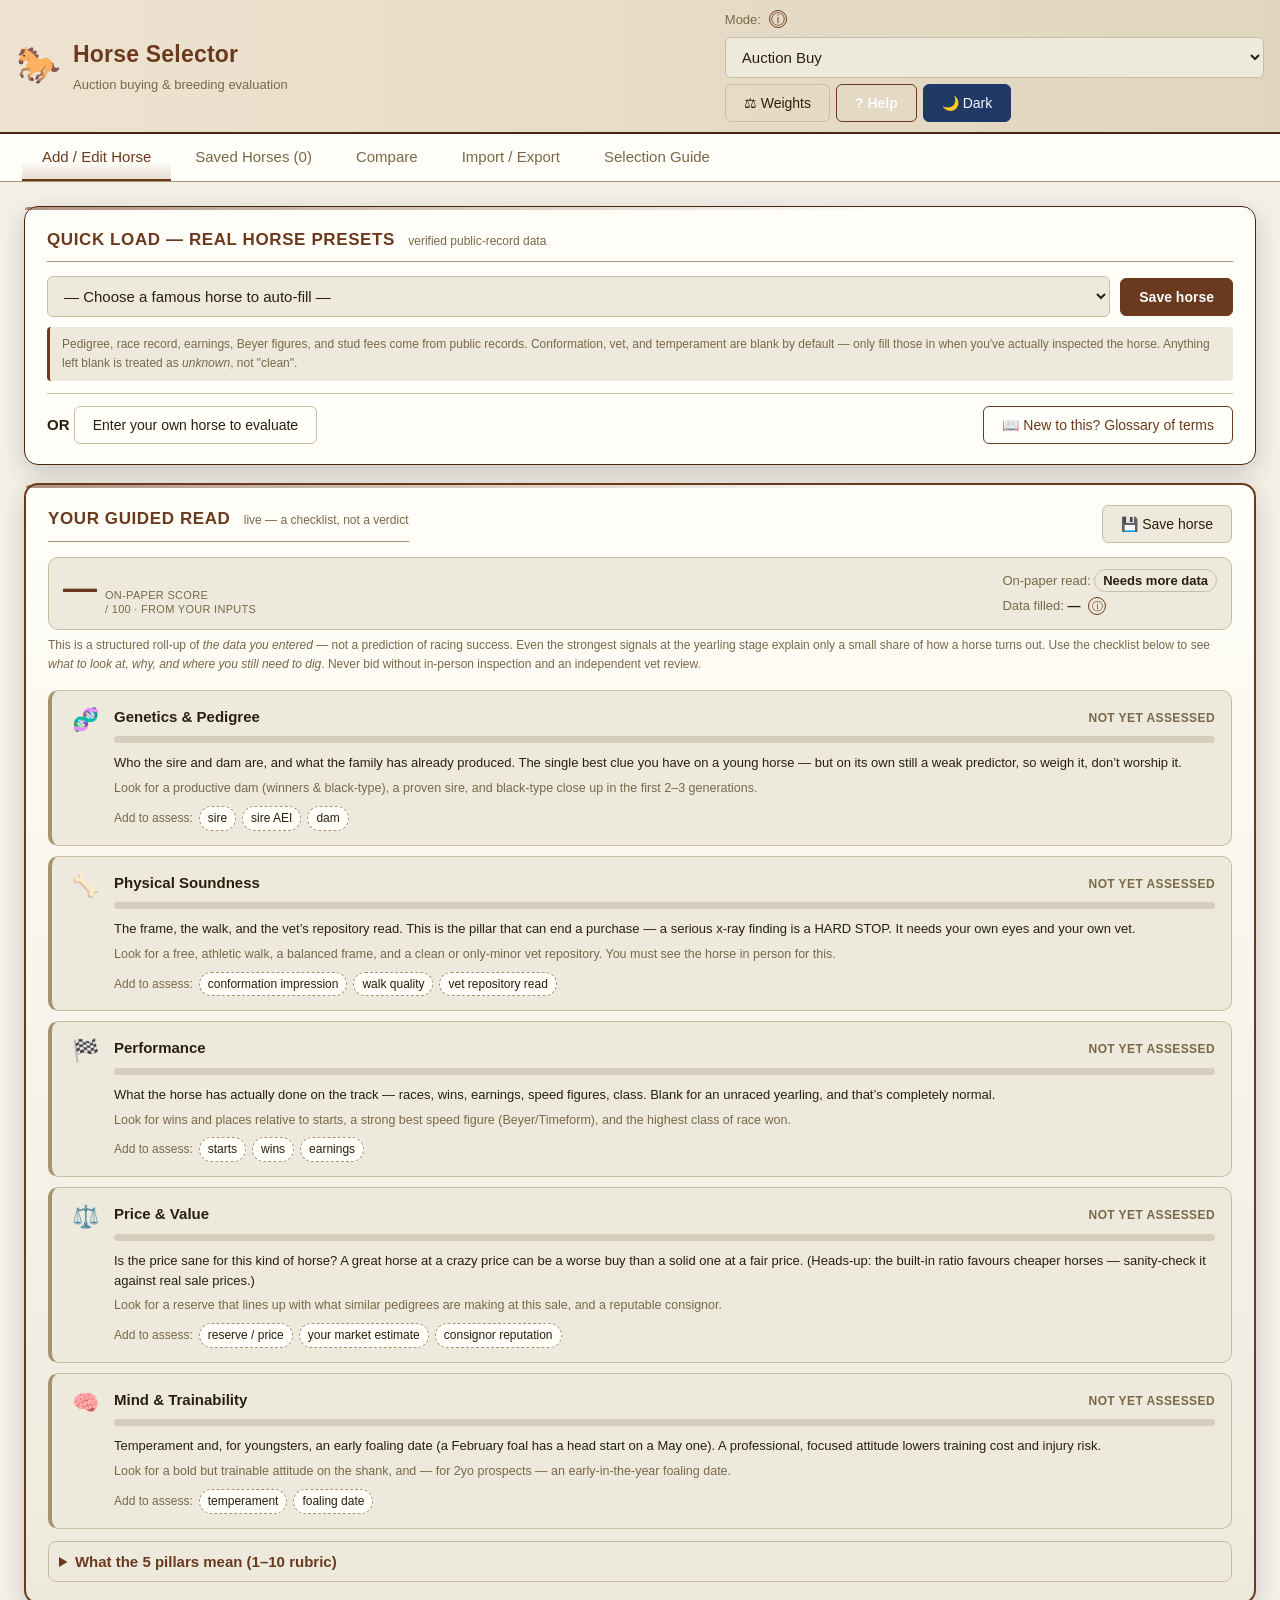
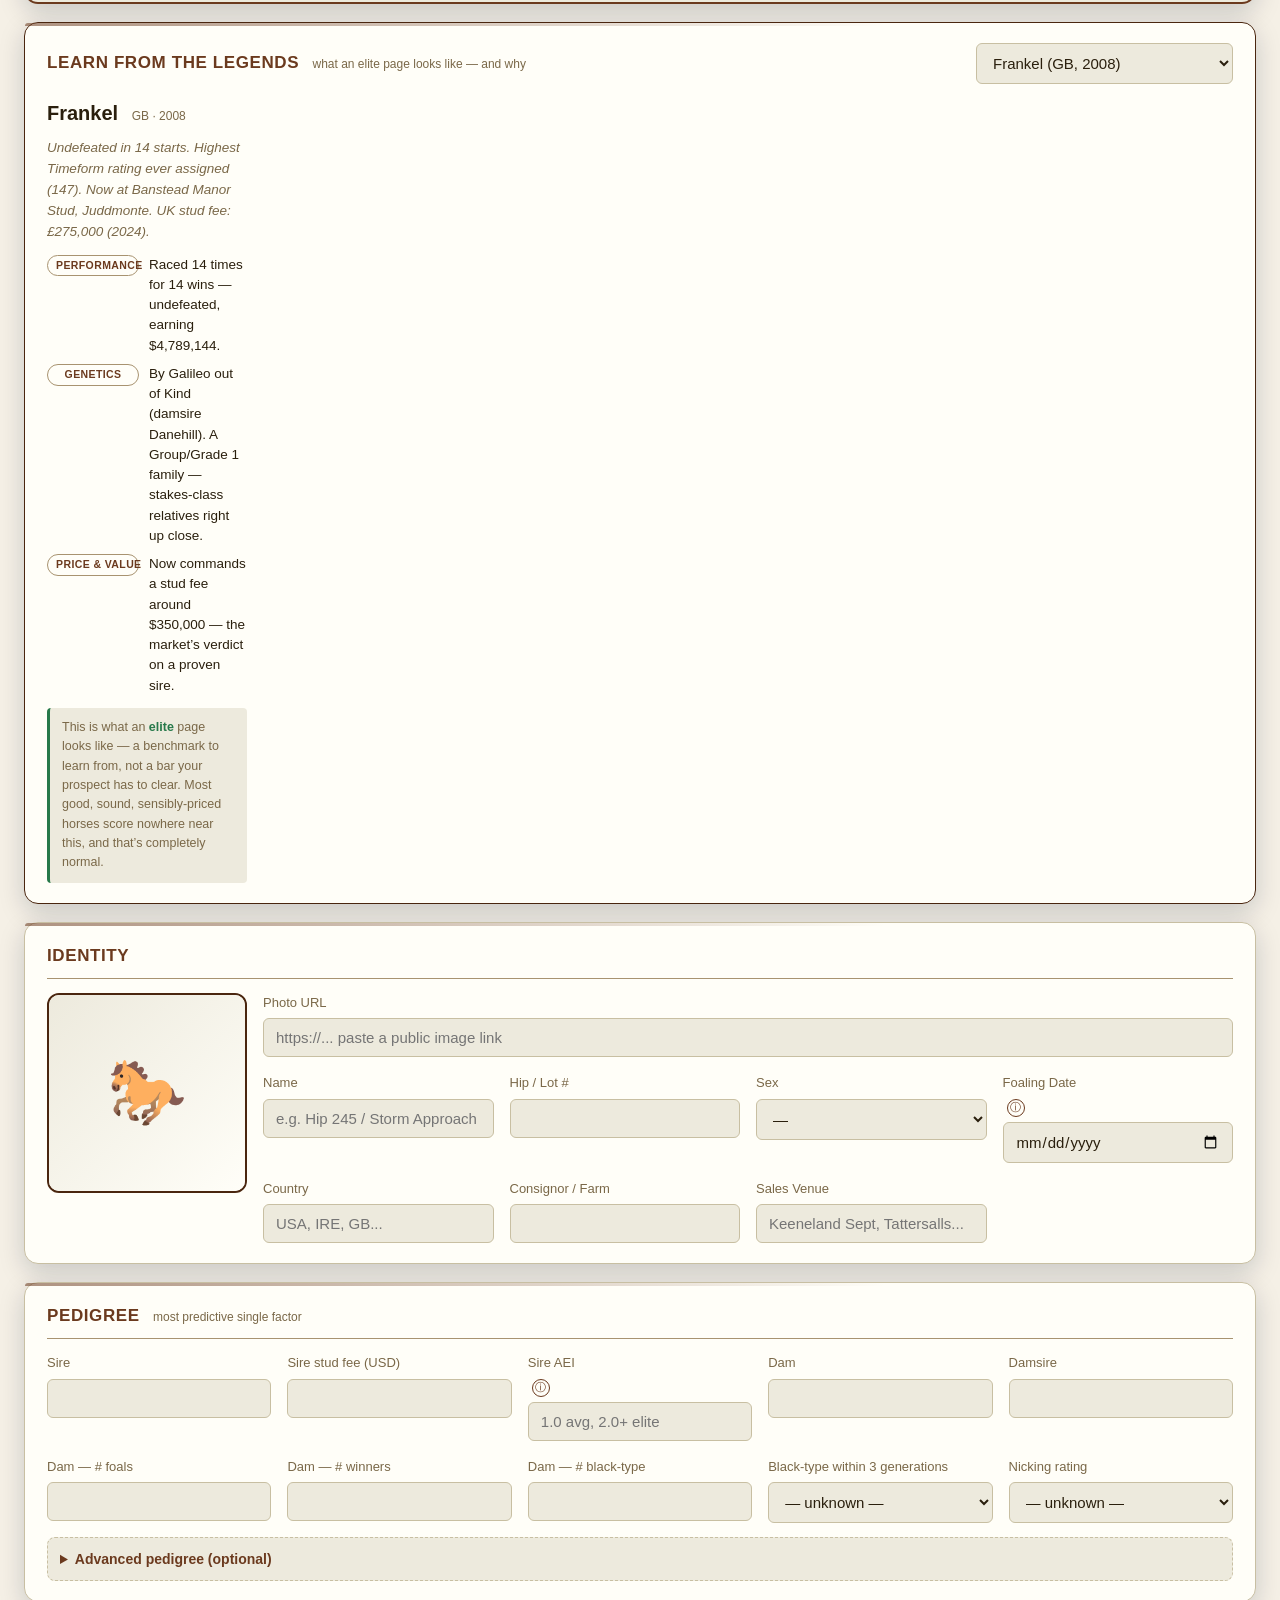
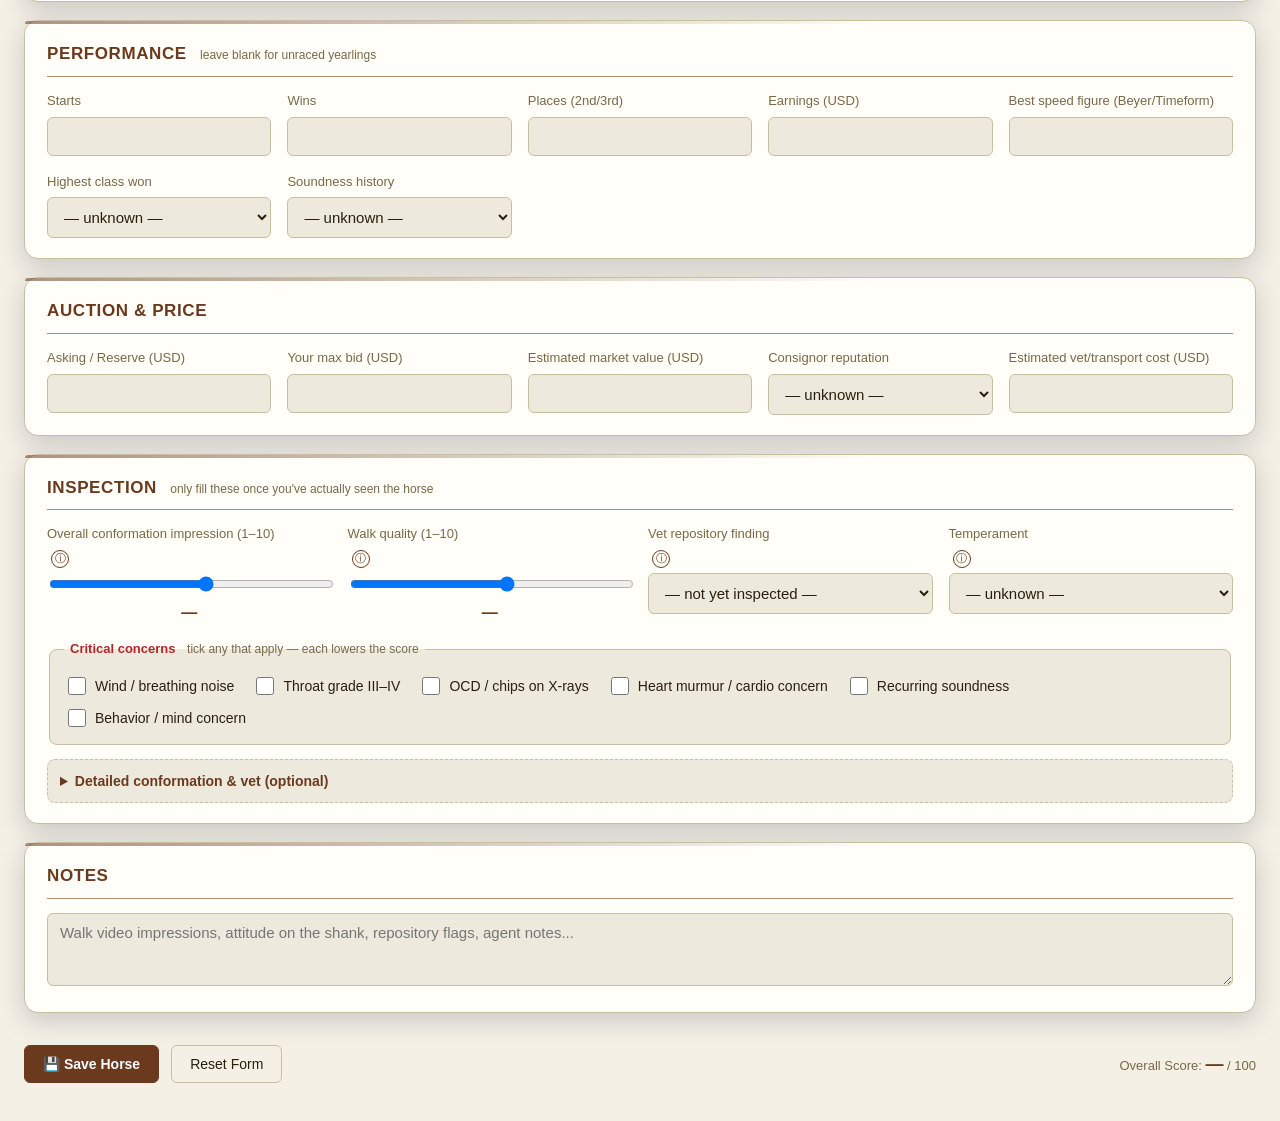
==== index.html @ 5492ce14 "Phase 1: Novice Education MVP — the pivot from oracle to notebook Reframes the app around the target" ====
<!doctype html>
<html lang="en">

<head>
  <meta charset="utf-8" />
  <meta name="viewport" content="width=device-width,initial-scale=1" />
  <title>Horse Selector — Auction & Breeding</title>
  <link rel="stylesheet" href="styles.css" />
</head>

<body>

  <header class="topbar">
    <div class="brand">
      <span class="logo">🐎</span>
      <div>
        <h1>Horse Selector</h1>
        <p class="tag">Auction buying &amp; breeding evaluation</p>
      </div>
    </div>
    <div class="mode-toggle">
      <label>Mode: <button type="button" class="info" id="btnModeInfo"
          style="margin-left: 4px; font-size: 14px; padding: 2px 6px;"
          data-info="Auction Buy: weights performance + value. Breeding Mare: weights her proven foals. Breeding Stallion: weights his progeny earnings.">ⓘ</button></label>
      <select id="mode">
        <option value="auction">Auction Buy</option>
        <option value="breeding-mare">Breeding — Mare</option>
        <option value="breeding-stallion">Breeding — Stallion</option>
      </select>
      <button id="btnWeights" class="btn ghost">⚖ Weights</button>
      <button id="btnAbout" class="btn ghost about-btn">? Help</button>
      <button id="btnTheme" class="btn ghost theme-btn">☀ Light</button>
    </div>
  </header>

  <!-- Update notification banner -->
  <div id="updateBanner" class="update-banner hidden">
    <span>🔄 A new version of Horse Selector is available.</span>
    <button id="btnReload" class="btn primary">Update Now</button>
    <button id="btnDismiss" class="btn ghost">Later</button>
  </div>

  <nav class="tabs">
    <button class="tab active" data-view="form">Add / Edit Horse</button>
    <button class="tab" data-view="list">Saved Horses (<span id="countSaved">0</span>)</button>
    <button class="tab" data-view="compare">Compare</button>
    <button class="tab" data-view="data">Import / Export</button>
    <button class="tab" data-view="guide">Selection Guide</button>
  </nav>

  <main>

    <!-- ============== FORM VIEW ============== -->
    <section id="view-form" class="view active">

      <div class="card preset-card">
        <h2>Quick Load — Real Horse Presets <span class="hint">verified public-record data</span></h2>
        <div class="preset-row">
          <select id="presetSelect">
            <option value="">— Choose a famous horse to auto-fill —</option>
          </select>
          <button type="button" class="btn primary" id="btnQuickSave">Save horse</button>
        </div>
        <p class="preset-note">
          Pedigree, race record, earnings, Beyer figures, and stud fees come from public records.
          Conformation, vet, and temperament are blank by default — only fill those in when you've
          actually inspected the horse. Anything left blank is treated as <em>unknown</em>, not "clean".
        </p>
        <div class="preset-actions">
          <span><strong>OR</strong> <button type="button" class="btn ghost" id="btnEnterOwnHorse">Enter your own horse
              to evaluate</button></span>
          <button type="button" class="btn ghost glossary-btn" id="btnGlossary">📖 New to this? Glossary of
            terms</button>
        </div>
      </div>

      <!-- Unsaved-draft restore banner -->
      <div id="draftBanner" class="draft-banner hidden">
        <span>💾 You have an unsaved horse from last time<span id="draftBannerName" class="draft-name"></span>.</span>
        <button type="button" class="btn primary" id="btnRestoreDraft">Restore it</button>
        <button type="button" class="btn ghost" id="btnDiscardDraft">Discard</button>
      </div>

      <form id="horseForm" autocomplete="off">

        <!-- HERO: guided read (a teaching checklist, not a verdict) -->
        <div class="card hero-card">
          <div class="hero-head">
            <h2 style="margin: 0;">Your guided read <span class="hint">live — a checklist, not a verdict</span></h2>
            <button type="button" class="btn" id="btnSaveFromHero">💾 Save horse</button>
          </div>

          <div class="read-strip">
            <div class="read-score">
              <span class="read-score-num" id="pillarScore">—</span>
              <span class="read-score-cap">on-paper score<br>/ 100 · from your inputs</span>
            </div>
            <div class="read-meta">
              <span class="read-line">On-paper read: <strong id="pillarDecision"
                  class="decision decision-wait">Needs more data</strong></span>
              <span class="read-line">Data filled: <strong id="pillarConfidence">—</strong> <button type="button"
                  class="info"
                  data-info="How many of the 9 categories you've entered data for — a measure of how complete YOUR inputs are, not a probability of racing success.">ⓘ</button></span>
            </div>
          </div>
          <p class="hint hero-hint">
            This is a structured roll-up of <em>the data you entered</em> — not a prediction of racing success.
            Even the strongest signals at the yearling stage explain only a small share of how a horse turns out.
            Use the checklist below to see <em>what to look at, why, and where you still need to dig</em>. Never bid
            without in-person inspection and an independent vet review.
          </p>

          <div id="pillarChecklist" class="pillar-checklist"></div>

          <details class="pillar-guide">
            <summary>What the 5 pillars mean (1–10 rubric)</summary>
            <div class="pillar-guide-grid">
              <div>
                <h4>1) Genetics &amp; Pedigree Fit</h4>
                <p><strong>9–10:</strong> elite sire/dam production, strong black-type family, proven nick</p>
                <p><strong>7–8:</strong> good sire stats and productive female line</p>
                <p><strong>5–6:</strong> average commercial pedigree, some positives</p>
                <p><strong>1–4:</strong> weak production record or poor pedigree match</p>
              </div>
              <div>
                <h4>2) Physical Soundness</h4>
                <p><strong>9–10:</strong> clean vet, balanced frame, no significant structural concerns</p>
                <p><strong>7–8:</strong> minor manageable findings only</p>
                <p><strong>5–6:</strong> mixed conformation or moderate vet risk</p>
                <p><strong>1–4:</strong> major red flags (wind/ortho/recurring soundness)</p>
              </div>
              <div>
                <h4>3) Performance Potential / Proof</h4>
                <p><strong>9–10:</strong> elite class/speed profile or proven top-level performer</p>
                <p><strong>7–8:</strong> strong figures, consistent results, clear upside</p>
                <p><strong>5–6:</strong> moderate profile, unclear ceiling</p>
                <p><strong>1–4:</strong> limited ability shown, weak indicators</p>
              </div>
              <div>
                <h4>4) Price-Value Edge</h4>
                <p><strong>9–10:</strong> clear under-market opportunity, high upside per dollar</p>
                <p><strong>7–8:</strong> fair price with some positive edge</p>
                <p><strong>5–6:</strong> market-correct pricing, no major edge</p>
                <p><strong>1–4:</strong> expensive for risk/quality profile</p>
              </div>
              <div>
                <h4>5) Mindset &amp; Trainability</h4>
                <p><strong>9–10:</strong> professional attitude, focused, highly trainable</p>
                <p><strong>7–8:</strong> mostly good behavior, manageable quirks</p>
                <p><strong>5–6:</strong> average attitude, inconsistent focus</p>
                <p><strong>1–4:</strong> difficult temperament, reliability concerns</p>
              </div>
            </div>
          </details>
        </div>

        <!-- LEARN FROM THE LEGENDS (education, not a leaderboard) -->
        <div class="card legends-card">
          <div class="legends-head">
            <h2 style="margin:0;">Learn from the legends <span class="hint">what an elite page looks like — and
                why</span></h2>
            <select id="legendSelect" aria-label="Choose a legendary horse to learn from"></select>
          </div>
          <div id="legendPanel"></div>
        </div>

        <!-- IDENTITY -->
        <div class="card">
          <h2>Identity</h2>
          <div class="identity-row">
            <div class="photo-preview-wrap">
              <img id="photoPreview" class="photo-preview" alt="" referrerpolicy="no-referrer" />
              <div id="photoPlaceholder" class="photo-preview-placeholder">🐎</div>
            </div>
            <div class="identity-fields grid">
              <label class="full">Photo URL <input name="photoUrl" type="url"
                  placeholder="https://... paste a public image link" /></label>
              <label>Name <input name="name" required placeholder="e.g. Hip 245 / Storm Approach" /></label>
              <label>Hip / Lot # <input name="hip" /></label>
              <label>Sex
                <select name="sex">
                  <option value="">—</option>
                  <option>Colt</option>
                  <option>Filly</option>
                  <option>Gelding</option>
                  <option>Stallion</option>
                  <option>Mare</option>
                </select>
              </label>
              <label>Foaling Date <button type="button" class="info"
                  data-info="For mares: critical window for breeding (older mares have fewer productive years). For stallions: year of birth affects commercial value.">ⓘ</button>
                <input type="date" name="foalDate" /></label>
              <label>Country <input name="country" placeholder="USA, IRE, GB..." /></label>
              <label>Consignor / Farm <input name="consignor" /></label>
              <label>Sales Venue <input name="venue" placeholder="Keeneland Sept, Tattersalls..." /></label>
            </div>
          </div>
        </div>

        <!-- PEDIGREE -->
        <div class="card">
          <h2>Pedigree <span class="hint">most predictive single factor</span></h2>
          <div class="grid">
            <label>Sire <input name="sire" /></label>
            <label>Sire stud fee (USD) <input type="number" name="sireFee" min="0" step="500" /></label>
            <label>Sire AEI <button type="button" class="info"
                data-info="Average Earnings Index — sire's progeny earnings vs avg. ~1.0 = average, 2.0+ = elite.">ⓘ</button>
              <input type="number" name="sireAEI" min="0" step="0.01" placeholder="1.0 avg, 2.0+ elite" /></label>
            <label>Dam <input name="dam" /></label>
            <label>Damsire <input name="damsire" /></label>
            <label>Dam — # foals <input type="number" name="damFoals" min="0" /></label>
            <label>Dam — # winners <input type="number" name="damWinners" min="0" /></label>
            <label>Dam — # black-type <input type="number" name="damBlackType" min="0" /></label>
            <label>Black-type within 3 generations
              <select name="blackType3">
                <option value="">— unknown —</option>
                <option value="0">None</option>
                <option value="1">Some (Listed/Group 3)</option>
                <option value="2">Multiple G2/G3</option>
                <option value="3">Group/Grade 1 family</option>
              </select>
            </label>
            <label>Nicking rating
              <select name="nick">
                <option value="">— unknown —</option>
                <option value="0">Poor (D, F)</option>
                <option value="1">Average (C)</option>
                <option value="2">Good (B+)</option>
                <option value="3">Excellent (A, A+)</option>
              </select>
            </label>
          </div>
          <details class="advanced-block">
            <summary>Advanced pedigree (optional)</summary>
            <div class="grid">
              <label>Sire CI (Comparable Index) <input type="number" name="sireCI" min="0" step="0.01" /></label>
              <label>Damsire AEI <input type="number" name="damsireAEI" min="0" step="0.01" /></label>
              <label>Dosage Index <button type="button" class="info"
                  data-info="Speed-vs-stamina balance from chef-de-race ancestors. ~2–4 favors speed, &lt;1 favors stamina/turf.">ⓘ</button>
                <input type="number" name="dosageIndex" min="0" step="0.1" /></label>
              <label>Inbreeding (Wright %) <input type="number" name="inbreeding" min="0" step="0.1"
                  placeholder="0–10%" /></label>
            </div>
          </details>
        </div>

        <!-- PERFORMANCE -->
        <div class="card">
          <h2>Performance <span class="hint">leave blank for unraced yearlings</span></h2>
          <div class="grid">
            <label>Starts <input type="number" name="pStarts" min="0" /></label>
            <label>Wins <input type="number" name="pWins" min="0" /></label>
            <label>Places (2nd/3rd) <input type="number" name="pPlaces" min="0" /></label>
            <label>Earnings (USD) <input type="number" name="pEarnings" min="0" step="1" /></label>
            <label>Best speed figure (Beyer/Timeform) <input type="number" name="pSpeed" min="0" /></label>
            <label>Highest class won
              <select name="pClass">
                <option value="">— unknown —</option>
                <option value="0">Maiden / unraced</option>
                <option value="1">Allowance / Handicap</option>
                <option value="2">Listed</option>
                <option value="3">Group/Grade 3</option>
                <option value="4">Group/Grade 2</option>
                <option value="5">Group/Grade 1</option>
              </select>
            </label>
            <label>Soundness history
              <select name="pSound">
                <option value="">— unknown —</option>
                <option value="2">No issues</option>
                <option value="1">Minor / recovered</option>
                <option value="0">Recurring</option>
              </select>
            </label>
          </div>
        </div>

        <!-- AUCTION & PRICE -->
        <div class="card">
          <h2>Auction &amp; Price</h2>
          <div class="grid">
            <label>Asking / Reserve (USD) <input type="number" name="aReserve" min="0" step="500" /></label>
            <label>Your max bid (USD) <input type="number" name="aMaxBid" min="0" step="500" /></label>
            <label>Estimated market value (USD) <input type="number" name="aMarketEst" min="0" step="500" /></label>
            <label>Consignor reputation
              <select name="aConsignor">
                <option value="">— unknown —</option>
                <option value="2">Top tier</option>
                <option value="1">Reputable</option>
                <option value="0">Unknown / new</option>
              </select>
            </label>
            <label>Estimated vet/transport cost (USD) <input type="number" name="aVetCost" min="0" step="100" /></label>
          </div>
        </div>

        <!-- INSPECTION (replaces 10 conformation sliders + 5 vet selects) -->
        <div class="card">
          <h2>Inspection <span class="hint">only fill these once you've actually seen the horse</span></h2>
          <div class="grid">
            <label>Overall conformation impression (1–10) <button type="button" class="info"
                data-info="1–10 scale: overall read of frame balance, substance, athleticism. 9–10 = elite mover. 5–6 = average. 1–4 = major structural concerns.">ⓘ</button>
              <input type="range" min="1" max="10" name="cImpression"
                oninput="this.nextElementSibling.textContent=this.value" /><output>—</output>
            </label>
            <label>Walk quality (1–10) <button type="button" class="info"
                data-info="A free, overstepping walk strongly correlates with athletic gallop.">ⓘ</button>
              <input type="range" min="1" max="10" name="cWalk"
                oninput="this.nextElementSibling.textContent=this.value" /><output>—</output>
            </label>
            <label>Vet repository finding <button type="button" class="info"
                data-info="Pre-purchase veterinary inspection result. 'Significant — HARD STOP' triggers automatic PASS recommendation.">ⓘ</button>
              <select name="vRepository">
                <option value="">— not yet inspected —</option>
                <option value="3">Clean</option>
                <option value="2">Minor (acceptable)</option>
                <option value="1">Moderate concern</option>
                <option value="0">Significant — HARD STOP</option>
              </select>
            </label>
            <label>Temperament <button type="button" class="info"
                data-info="Behavioral profile: Excellent = bold, focused, trainable. Difficult = hard to handle, unreliable.">ⓘ</button>
              <select name="temperament">
                <option value="">— unknown —</option>
                <option value="3">Excellent — bold, focused</option>
                <option value="2">Good</option>
                <option value="1">Average</option>
                <option value="0">Difficult</option>
              </select>
            </label>
          </div>

          <fieldset class="concerns">
            <legend>Critical concerns <span class="hint">tick any that apply — each lowers the score</span></legend>
            <label><input type="checkbox" name="flagWind" value="1"> Wind / breathing noise</label>
            <label><input type="checkbox" name="flagThroat" value="1"> Throat grade III–IV</label>
            <label><input type="checkbox" name="flagOCD" value="1"> OCD / chips on X-rays</label>
            <label><input type="checkbox" name="flagHeart" value="1"> Heart murmur / cardio concern</label>
            <label><input type="checkbox" name="flagSoundness" value="1"> Recurring soundness</label>
            <label><input type="checkbox" name="flagBehavior" value="1"> Behavior / mind concern</label>
          </fieldset>

          <details class="advanced-block">
            <summary>Detailed conformation &amp; vet (optional)</summary>
            <h4>Conformation traits (1–10)</h4>
            <div class="grid">
              <label>Balance / symmetry <input type="range" min="1" max="10" name="cBalance"
                  oninput="this.nextElementSibling.textContent=this.value" /><output>—</output></label>
              <label>Shoulder angle / length <input type="range" min="1" max="10" name="cShoulder"
                  oninput="this.nextElementSibling.textContent=this.value" /><output>—</output></label>
              <label>Hindquarter / hip power <input type="range" min="1" max="10" name="cHip"
                  oninput="this.nextElementSibling.textContent=this.value" /><output>—</output></label>
              <label>Cannon bone / substance <input type="range" min="1" max="10" name="cCannon"
                  oninput="this.nextElementSibling.textContent=this.value" /><output>—</output></label>
              <label>Knees (alignment) <input type="range" min="1" max="10" name="cKnees"
                  oninput="this.nextElementSibling.textContent=this.value" /><output>—</output></label>
              <label>Pasterns (~45–50°) <input type="range" min="1" max="10" name="cPasterns"
                  oninput="this.nextElementSibling.textContent=this.value" /><output>—</output></label>
              <label>Hooves <input type="range" min="1" max="10" name="cHooves"
                  oninput="this.nextElementSibling.textContent=this.value" /><output>—</output></label>
              <label>Neck length / set <input type="range" min="1" max="10" name="cNeck"
                  oninput="this.nextElementSibling.textContent=this.value" /><output>—</output></label>
              <label>Topline / back <input type="range" min="1" max="10" name="cTopline"
                  oninput="this.nextElementSibling.textContent=this.value" /><output>—</output></label>
            </div>
            <h4>Individual vet findings</h4>
            <div class="grid">
              <label>Repository X-rays <button type="button" class="info"
                  data-info="Pre-purchase imaging of joints. Clean = no arthritis/OCD visible. Minor findings = manageable. Significant = surgery risk.">ⓘ</button>
                <select name="vXrays">
                  <option value="">— unknown —</option>
                  <option value="3">Clean</option>
                  <option value="2">Minor findings</option>
                  <option value="1">Moderate concerns</option>
                  <option value="0">Significant issues</option>
                </select>
              </label>
              <label>Throat scope <button type="button" class="info"
                  data-info="Endoscopy for laryngeal function. Grade I = normal. Grade III–IV = recurrent laryngeal neuropathy (wind issue).">ⓘ</button>
                <select name="vScope">
                  <option value="">— unknown —</option>
                  <option value="3">Grade I</option>
                  <option value="2">Grade II</option>
                  <option value="1">Grade III</option>
                  <option value="0">Grade IV / surgery</option>
                </select>
              </label>
              <label>Heart / cardio <button type="button" class="info"
                  data-info="Echocardiography findings. Excellent = large, efficient heart. Normal = adequate. Both are sound.">ⓘ</button>
                <select name="vHeart">
                  <option value="">— unknown —</option>
                  <option value="2">Excellent</option>
                  <option value="1">Normal</option>
                  <option value="0">Murmur / concern</option>
                </select>
              </label>
              <label>Wind / breathing
                <select name="vWind">
                  <option value="">— unknown —</option>
                  <option value="2">Clear</option>
                  <option value="1">Minor noise</option>
                  <option value="0">Roarer / treated</option>
                </select>
              </label>
              <label>Eyes / vision
                <select name="vEyes">
                  <option value="">— unknown —</option>
                  <option value="1">Normal</option>
                  <option value="0">Defect</option>
                </select>
              </label>
            </div>
            <h4>Physical metrics</h4>
            <div class="grid">
              <label>Height (hands) <input type="number" name="height" step="0.1" placeholder="15.2 – 16.3" /></label>
              <label>Weight (lb) <input type="number" name="weight" step="1" /></label>
              <label>Heart girth (in) <input type="number" name="girth" step="0.1" /></label>
              <label>Cannon circumference (in) <input type="number" name="cannonIn" step="0.1" /></label>
            </div>
          </details>
        </div>

        <!-- BREEDING — only visible in matching mode -->
        <div class="card mare-only">
          <h2>Breeding — Mare</h2>
          <div class="grid">
            <label>Mare age <input type="number" name="bMareAge" min="0" /></label>
            <label>Foals produced <input type="number" name="bFoalsProduced" min="0" /></label>
            <label>Winners produced <input type="number" name="bWinnersProduced" min="0" /></label>
            <label>Black-type produced <input type="number" name="bBTProduced" min="0" /></label>
            <label>Fertility status
              <select name="bFertility">
                <option value="">— unknown —</option>
                <option value="2">Excellent</option>
                <option value="1">Average</option>
                <option value="0">Issues</option>
              </select>
            </label>
          </div>
        </div>

        <div class="card stallion-only">
          <h2>Breeding — Stallion</h2>
          <div class="grid">
            <label>Stud fee (USD) <input type="number" name="bStudFee" min="0" step="500" /></label>
            <label>Book size <input type="number" name="bBookSize" min="0" /></label>
            <label>% Winners from runners <input type="number" name="bPctWinners" min="0" max="100" step="1" /></label>
            <label>% Stakes winners from runners <input type="number" name="bPctSW" min="0" max="100"
                step="0.1" /></label>
            <label>Proven status
              <select name="bProven">
                <option value="">— unknown —</option>
                <option value="2">Proven sire of stakes winners</option>
                <option value="1">First/second crop, promising</option>
                <option value="0">Unproven</option>
              </select>
            </label>
            <label>Cross / nick with target mare(s)
              <select name="bCross">
                <option value="">— unknown —</option>
                <option value="3">A+ nick</option>
                <option value="2">A / B</option>
                <option value="1">C</option>
                <option value="0">Poor</option>
              </select>
            </label>
          </div>
        </div>

        <!-- NOTES -->
        <div class="card">
          <h2>Notes</h2>
          <label class="full">
            <textarea name="notes" rows="3"
              placeholder="Walk video impressions, attitude on the shank, repository flags, agent notes..."></textarea>
          </label>
        </div>

        <div class="form-actions">
          <button type="submit" class="btn primary">💾 Save Horse</button>
          <button type="button" id="btnReset" class="btn ghost">Reset Form</button>
          <span class="live-score">Overall Score: <strong id="liveScore">—</strong> / 100</span>
        </div>
        <input type="hidden" name="id" />
      </form>
    </section>

    <!-- ============== LIST VIEW ============== -->
    <section id="view-list" class="view">
      <div class="toolbar">
        <input id="search" placeholder="Search by name, sire, dam..." />
        <select id="sortBy">
          <option value="score">Sort: Overall Score</option>
          <option value="value">Sort: Value Score (score / price)</option>
          <option value="name">Sort: Name</option>
          <option value="price">Sort: Price (low → high)</option>
          <option value="date">Sort: Date Added</option>
        </select>
      </div>
      <div id="horseList" class="horse-list"></div>
    </section>

    <!-- ============== COMPARE VIEW ============== -->
    <section id="view-compare" class="view">
      <p class="hint">Select 2–4 horses to compare side-by-side.</p>
      <div id="compareSelect" class="compare-select"></div>
      <div id="compareTable"></div>
    </section>

    <!-- ============== DATA VIEW ============== -->
    <section id="view-data" class="view">
      <div class="card">
        <h2>Export</h2>
        <p>Download all saved horses as CSV (spreadsheet-ready) or JSON (full backup).</p>
        <button class="btn" id="btnExportCSV">⬇ Export CSV</button>
        <button class="btn" id="btnExportJSON">⬇ Export JSON</button>
      </div>
      <div class="card">
        <h2>Import</h2>
        <p>Load a previously exported JSON backup. <strong>Replaces current data.</strong></p>
        <input type="file" id="importFile" accept=".json" />
      </div>
      <div class="card danger">
        <h2>Danger Zone</h2>
        <button class="btn danger" id="btnClear">🗑 Clear All Data</button>
      </div>
    </section>

    <!-- ============== GUIDE VIEW ============== -->
    <section id="view-guide" class="view">
      <article class="card guide">
        <h2>Selection Guide — What the factors mean</h2>

        <h3>Pedigree (≈ 30% of score)</h3>
        <ul>
          <li><strong>Sire AEI / CI</strong> — Average Earnings Index measures a sire's progeny earnings against the
            average (1.0). Elite sires consistently exceed 2.0. CI compares against the mares he's covered.</li>
          <li><strong>Dam quality</strong> — A productive dam (multiple winners, black-type) is statistically the
            strongest single predictor in many studies. Look at the second dam too.</li>
          <li><strong>Black-type within 3 generations</strong> — Italicized/bolded names in the catalogue. The closer
            up, the better.</li>
          <li><strong>Nicking</strong> — Statistical compatibility of sire line × broodmare sire line. A+ nicks have
            produced disproportionate stakes winners.</li>
          <li><strong>Dosage Index</strong> — Speed-vs-stamina balance derived from chef-de-race ancestors. ~2–4 favors
            speed, &lt;1 favors stamina/turf.</li>
          <li><strong>Inbreeding</strong> — Light inbreeding to superior ancestors (3×4, 4×4) can concentrate quality;
            heavy inbreeding (&gt;6%) raises risk.</li>
        </ul>

        <h3>Conformation (≈ 20%)</h3>
        <ul>
          <li><strong>Balance</strong> — Shoulder length ≈ hip length; horse should look "in three equal parts."</li>
          <li><strong>Shoulder</strong> — A long, sloping shoulder (~45°) gives stride length and absorbs concussion.
          </li>
          <li><strong>Hindquarter</strong> — The engine. Look for muscle, length from hip to hock, and a well-let-down
            hock.</li>
          <li><strong>Cannon bone</strong> — Short, dense, and substantial. ≥8" circumference for a yearling colt is a
            common benchmark.</li>
          <li><strong>Pasterns</strong> — 45–50°. Too upright = concussion injuries; too sloped = soft-tissue strain.
          </li>
          <li><strong>Knees</strong> — Should be flat from the side, not "back at the knee" (predisposes to chips) or
            "over at the knee."</li>
          <li><strong>Walk</strong> — A free, overstepping walk strongly correlates with athletic gallop.</li>
        </ul>

        <h3>Veterinary (≈ 15%)</h3>
        <ul>
          <li><strong>Repository X-rays</strong> at major sales — review with a vet. OCD lesions in stifles/hocks are
            red flags.</li>
          <li><strong>Throat scope</strong> — Laryngeal Grade I–II is standard; Grade III/IV signals roaring risk.</li>
          <li><strong>Heart, wind, eyes</strong> — basic soundness checks.</li>
        </ul>

        <h3>Performance (raced horses)</h3>
        <ul>
          <li>Earnings, speed figures (Beyer/Timeform), highest class won, and soundness history.</li>
          <li>For unraced yearlings/weanlings this section is skipped automatically.</li>
        </ul>

        <h3>Auction / Value</h3>
        <ul>
          <li>The "Value Score" on the list view = Overall Score ÷ price (in $10k units) — a rough quality-per-dollar
            ratio. It surfaces cheaper horses whose score outpaces their reserve, but note it structurally favors the
            lowest-priced horse and is <em>not</em> anchored to comparable sale prices (see "How to read the score
            honestly" below).</li>
        </ul>

        <h3>Breeding</h3>
        <ul>
          <li><strong>Mare</strong>: produce record &gt; her own race record. An older mare with multiple winners is
            more valuable than a young one with no foals.</li>
          <li><strong>Stallion</strong>: % stakes winners from runners is the cleanest quality metric; book size and
            stud fee indicate market belief.</li>
          <li><strong>Cross / nick</strong>: switch the mode toggle to a breeding mode and the cross/nick fields will be
            weighted heavily.</li>
        </ul>

        <h3>Five Pillars Workflow (Recommended)</h3>
        <ul>
          <li><strong>Score each pillar 1–10</strong> using the rubric in the Five Pillars card.</li>
          <li><strong>The score rolls up the data YOU entered.</strong> Blank categories are excluded, not counted as
            zero — so a sparse record can still show a high number off very little information.</li>
          <li><strong>Interpret the on-paper read as a lean, not a verdict</strong>: it flags where a page looks strong,
            average, or weak so you know what to dig into with your agent and vet — it is not a bid instruction.</li>
          <li><strong>Watch "Data filled"</strong>: it tells you how many of the 9 categories you've populated. It is a
            completeness gauge for your own inputs, <em>not</em> a probability that the horse will run well.</li>
        </ul>

        <h3>How to read the score honestly</h3>
        <ul>
          <li><strong>No score predicts a racehorse.</strong> In published work, even the single best signal available at
            the yearling stage — the sale price itself, which already bakes in every agent's and vet's opinion —
            correlates with later race ratings at only about r≈0.36 (explaining ~13% of the variation). Racing ability
            is also only weakly heritable. A hand-built score cannot beat that ceiling, so treat any number here as a
            way to <em>organize</em> your read, never as a forecast.</li>
          <li><strong>The "Value Score" is a rough quality-per-dollar ratio, not true value.</strong> Because it divides
            the score by price, the cheaper of two similar horses always ranks higher — it does not compare price to
            what a horse like this <em>should</em> cost. Use it to surface cheap horses worth a second look, not as a
            statement that a horse is underpriced.</li>
          <li><strong>Presets are a learning benchmark.</strong> Secretariat, Frankel and Winx score high because their
            elite race records are entered for them. Seeing your prospect near an all-time great means your <em>inputs</em>
            resemble theirs on the fields provided — it is a teaching reference, not a claim your horse is in their class.</li>
        </ul>

        <p class="disclaimer">This tool is a decision aid — a structured notebook for organizing your own judgement —
          not a predictive model and not a substitute for a qualified bloodstock agent and veterinarian. Always
          inspect and vet in person before bidding.</p>
      </article>
    </section>

  </main>

  <!-- WEIGHTS MODAL -->
  <div id="weightsModal" class="modal hidden">
    <div class="modal-body">
      <h2>Scoring Weights — <span id="weightsModeLabel"></span></h2>
      <p class="hint">Adjust how much each category contributes to the overall score. Values auto-normalize.</p>
      <div id="weightsSliders"></div>
      <div class="form-actions">
        <button class="btn primary" id="btnSaveWeights">Save</button>
        <button class="btn ghost" id="btnResetWeights">Reset to defaults</button>
        <button class="btn ghost" id="btnCloseWeights">Cancel</button>
      </div>
    </div>
  </div>

  <!-- Click-popover for ⓘ buttons -->
  <div id="infoPopover" class="info-popover hidden"></div>

  <!-- ABOUT / README MODAL -->
  <div id="aboutModal" class="modal hidden">
    <div class="modal-body about-modal-body">
      <div class="about-header">
        <span class="logo">🐎</span>
        <div>
          <h2>Horse Selector</h2>
          <p class="about-sub">Auction Buying &amp; Breeding Evaluation Tool</p>
        </div>
        <button class="btn ghost about-close" id="btnCloseAbout">✕ Close</button>
      </div>

      <div class="about-content">

        <p>A standalone, browser-based decision tool for evaluating racehorses at auction or for
          breeding selection. No installation, no account, no server — data saved locally in your browser.</p>

        <div class="about-modes">
          <div class="about-mode-card">
            <div class="about-mode-icon">🏷️</div>
            <strong>Auction Buy</strong>
            <p>Score a yearling, weanling, or racing prospect before bidding</p>
          </div>
          <div class="about-mode-card">
            <div class="about-mode-icon">🐴</div>
            <strong>Breeding — Mare</strong>
            <p>Evaluate produce record, fertility, and pedigree for pairing</p>
          </div>
          <div class="about-mode-card">
            <div class="about-mode-icon">⭐</div>
            <strong>Breeding — Stallion</strong>
            <p>Compare by fee, progeny stats, and nick with your mares</p>
          </div>
        </div>

        <h3>Scoring Categories</h3>
        <table class="about-table">
          <thead>
            <tr>
              <th>Category</th>
              <th>Auction Weight</th>
              <th>What it measures</th>
            </tr>
          </thead>
          <tbody>
            <tr>
              <td>Pedigree</td>
              <td>~30%</td>
              <td>Sire AEI, dam produce, black-type proximity, nicking grade, dosage, inbreeding</td>
            </tr>
            <tr>
              <td>Conformation</td>
              <td>~22%</td>
              <td>10 structural traits rated 1–10 (balance, shoulder, hip, cannon, knees, pasterns, hooves, neck,
                topline, walk)</td>
            </tr>
            <tr>
              <td>Veterinary</td>
              <td>~15%</td>
              <td>Repository X-rays, throat scope grade, heart, wind, eyes</td>
            </tr>
            <tr>
              <td>Performance</td>
              <td>~8%</td>
              <td>Starts/wins/places, earnings, Beyer/Timeform speed figure, class level, soundness</td>
            </tr>
            <tr>
              <td>Auction / Price</td>
              <td>~10%</td>
              <td>Reserve vs market estimate (generates Value Score), consignor reputation</td>
            </tr>
            <tr>
              <td>Physical</td>
              <td>~5%</td>
              <td>Height, girth, cannon circumference vs ideal ranges</td>
            </tr>
            <tr>
              <td>Temperament</td>
              <td>~5%</td>
              <td>Attitude, trainability</td>
            </tr>
            <tr>
              <td>Foaling Date</td>
              <td>~5%</td>
              <td>Jan–Mar foals favored (universal Jan 1 birthday rule)</td>
            </tr>
            <tr>
              <td>Breeding</td>
              <td>0% (auction)</td>
              <td>Mare produce record / stallion progeny stats (weighted higher in breeding modes)</td>
            </tr>
          </tbody>
        </table>

        <h3>Key Features</h3>
        <ul class="about-features">
          <li><strong>Guided read</strong> — The 5 pillars become a live teaching checklist: what to look at, why it
            matters, your current read, and which fields you still need</li>
          <li><strong>Learn from the legends</strong> — See why an elite horse's page is elite, in plain language</li>
          <li><strong>Plain-language glossary</strong> — Every bit of jargon on the form, explained for first-timers</li>
          <li><strong>Auto-save draft</strong> — Your in-progress horse is saved as you type and offered back next
            visit</li>
          <li><strong>Real Horse Presets</strong> — Load verified public-record data for 23 famous horses (Secretariat,
            Frankel, Winx, etc.) with one click</li>
          <li><strong>Live Scoring</strong> — Overall score updates in real time as you fill the form</li>
          <li><strong>Value Score</strong> — Overall Score ÷ price, surfacing quality below market price</li>
          <li><strong>Side-by-side Compare</strong> — Select 2–4 horses; best/worst values highlighted automatically
          </li>
          <li><strong>CSV Export</strong> — Spreadsheet-ready export including all sub-scores for Excel or Google Sheets
          </li>
          <li><strong>JSON Backup</strong> — Full backup and restore of all records</li>
          <li><strong>Custom Weights</strong> — Adjust how much each category counts per evaluation mode (⚖ Weights
            button)</li>
          <li><strong>Selection Guide tab</strong> — Built-in reference explaining every factor and the research behind
            it</li>
        </ul>

        <h3>Data &amp; Privacy</h3>
        <p>All data is stored in your <strong>browser's localStorage</strong>. Nothing is sent to any server.
          Use <em>Export JSON</em> regularly as a backup — clearing browser data will erase saved horses.</p>

        <h3>Preset Data Sources</h3>
        <p>Preset horses use <strong>public-record data only</strong>: Jockey Club, Weatherbys, Equibase,
          Racing Post, BHA, and publicly advertised stud farm fee schedules.
          Conformation, vet findings, and temperament are intentionally blank — those require in-person evaluation.</p>

        <div class="about-disclaimer">
          ⚠️ This tool is a structured decision aid, not a substitute for a qualified bloodstock agent
          and veterinarian. Always conduct an in-person inspection and independent veterinary review
          before bidding at auction.
        </div>

        <div class="about-footer">
          Built with vanilla HTML, CSS &amp; JavaScript — no frameworks, no dependencies, no server.
          <a href="https://github.com/tgilbert14/HorseProject" target="_blank" rel="noopener">View source on GitHub
            ↗</a>
        </div>

      </div>
    </div>
  </div>

  <!-- GLOSSARY MODAL -->
  <div id="glossaryModal" class="modal hidden">
    <div class="modal-body about-modal-body">
      <div class="about-header">
        <span class="logo">📖</span>
        <div>
          <h2>Glossary — plain English</h2>
          <p class="about-sub">Every bit of jargon on this form, explained simply</p>
        </div>
        <button class="btn ghost about-close" id="btnCloseGlossary">✕ Close</button>
      </div>

      <div class="about-content glossary-content">
        <h3>Pedigree &amp; breeding</h3>
        <dl>
          <dt>Sire / Dam / Damsire</dt>
          <dd>The father, the mother, and the mother's father. The damsire matters because the female
            family is often the most reliable part of a pedigree.</dd>
          <dt>AEI — Average Earnings Index</dt>
          <dd>How much a sire's foals earn compared with an average horse. 1.0 = average, 2.0+ = elite. It's
            an <em>earnings</em> ratio, so it's inflated by big-money opportunities — a clue, not gospel.</dd>
          <dt>CI — Comparable Index</dt>
          <dd>What the sire's mares were already producing <em>before</em> him. Reading AEI next to CI tells you
            how much credit the sire really deserves.</dd>
          <dt>Black-type</dt>
          <dd>Bold/italic names in a sales catalogue — relatives who won or placed in <em>stakes</em> (the best)
            races. The closer up the page, the stronger the family.</dd>
          <dt>Nick / nicking</dt>
          <dd>How well a sire's bloodline has historically "clicked" with the damsire's bloodline, graded A+ down
            to F. Some crosses produce stakes winners far more often than chance.</dd>
          <dt>Dosage Index</dt>
          <dd>A rough speed-vs-stamina number from a horse's key ancestors. ~2–4 leans speed, under 1 leans
            stamina/turf. Contested and distance-oriented — treat lightly.</dd>
          <dt>Inbreeding</dt>
          <dd>The same superior ancestor appearing on both sides (e.g. "3×4"). A little can concentrate quality;
            a lot raises risk.</dd>
          <dt>Produce record</dt>
          <dd>For a mare: the foals she's had and how they ran. A proven producer usually outweighs her own
            race record.</dd>
          <dt>Stud fee / Book size</dt>
          <dd>What a stallion costs to breed to, and how many mares he covers a year. Both are the market's live
            vote on how good he is.</dd>
          <dt>Foaling date</dt>
          <dd>Every Northern-Hemisphere thoroughbred shares a <em>January 1</em> birthday, so a February foal is
            physically ahead of a May foal early in their careers.</dd>
        </dl>

        <h3>On the track</h3>
        <dl>
          <dt>Starts / Wins / Places</dt>
          <dd>Races run, races won, and times finishing 2nd or 3rd. Win-and-place rate matters more than raw
            totals.</dd>
          <dt>Speed figure (Beyer / Timeform)</dt>
          <dd>A single number rating how fast a performance actually was, adjusted for track and conditions.
            ~100 is Grade 1 class; 118+ is historic.</dd>
          <dt>Class (Grade / Group 1–3, Listed)</dt>
          <dd>The level of race. Grade/Group 1 is the top; then G2, G3, Listed, then handicaps/allowances, then
            maidens (for horses yet to win).</dd>
        </dl>

        <h3>The horse &amp; the vet</h3>
        <dl>
          <dt>Conformation</dt>
          <dd>The horse's physical build — how its frame, limbs and angles are put together. Related to athletic
            ability, but only weakly, so don't over-weight it.</dd>
          <dt>The walk</dt>
          <dd>A free, ground-covering, over-stepping walk is one of the better physical clues that a horse can
            gallop. Watch it at the barn.</dd>
          <dt>Repository / x-rays</dt>
          <dd>A set of pre-sale x-rays (and scopes) the sale company holds. Your <em>own</em> vet reviews them —
            a serious finding is a hard reason to walk away.</dd>
          <dt>Scope / laryngeal grade / "wind" / roaring</dt>
          <dd>A camera check of the throat. Grades III–IV suggest a breathing (airway) problem that can limit a
            horse — sometimes called "roaring".</dd>
          <dt>OCD</dt>
          <dd>A joint/cartilage flaw (osteochondrosis) that shows on x-rays. Some are minor; some need surgery.</dd>
          <dt>Cannon / pastern / hock</dt>
          <dd>Lower-leg parts vets and buyers scrutinise: the cannon should be short and dense, pasterns
            angled ~45–50°, the hock (the "knee" of the hind leg) strong and correct.</dd>
        </dl>

        <h3>At the sale</h3>
        <dl>
          <dt>Hip / Lot number</dt>
          <dd>The horse's number in the catalogue and the order it sells in — the sticker is literally on its hip.</dd>
          <dt>Reserve / RNA</dt>
          <dd>The minimum the seller will accept. "RNA" (Reserve Not Attained) means it didn't reach that and
            stayed unsold.</dd>
          <dt>Consignor</dt>
          <dd>The seller/agent presenting the horse at the sale. A top consignor's prep and honesty carry weight.</dd>
          <dt>Pinhook</dt>
          <dd>Buying a young horse to resell at a profit later (e.g. a weanling to sell as a yearling). A
            speculative business — fewer than half turn a profit.</dd>
          <dt>Value Score (this app)</dt>
          <dd>Overall score ÷ price — a rough quality-per-dollar ratio. Handy for surfacing cheaper horses, but it
            structurally favours the lowest price, so sanity-check it against real sale prices.</dd>
        </dl>
      </div>
    </div>
  </div>

  <script src="presets.js"></script>
  <script src="app.js"></script>
  <script>
    if('serviceWorker' in navigator) {
      navigator.serviceWorker.register('sw.js').catch(() => {});
    }
  </script>
</body>

</html>
---- styles.css ----
/* ===== DARK mode (default) — Deep Racing Green + Gold ===== */
:root {
  --bg: #0c1a0f;
  --panel: #132218;
  --panel-2: #1b2e20;
  --border: #2d4a34;
  --border-strong: #3d6646;
  --text: #f0ede4;
  --muted: #8faa92;
  --accent: #c9a84c;
  --accent-2: #9e7828;
  --good: #3dbb6e;
  --warn: #d4933a;
  --bad: #d95252;
  --primary: #2d9e58;
  --topbar-bg1: #091508;
  --topbar-bg2: #0e2214;
}

/* ===== LIGHT mode — Warm Parchment + Turf Green ===== */
body.light {
  --bg: #f5f0e6;
  --panel: #fffef8;
  --panel-2: #edeadd;
  --border: #c8bfa2;
  --border-strong: #a89370;
  --text: #2a1f0d;
  --muted: #7a6848;
  --accent: #6b3a1e;
  --accent-2: #4a260f;
  --good: #27794a;
  --warn: #96600e;
  --bad: #b02828;
  --primary: #2e7a38;
  --topbar-bg1: #ede3d0;
  --topbar-bg2: #e0d5be;
}

* {
  box-sizing: border-box;
}

html,
body {
  margin: 0;
  padding: 0;
  font-family: -apple-system, BlinkMacSystemFont, "Segoe UI", Roboto, sans-serif;
  background: var(--bg);
  color: var(--text);
  font-size: 15px;
  line-height: 1.58;
  transition: background 0.2s, color 0.2s;
  overflow-x: hidden;
}

/* ===== Top bar ===== */
.topbar {
  display: flex;
  justify-content: space-between;
  align-items: center;
  padding: 10px 16px;
  gap: 12px;
  flex-wrap: wrap;
  background: linear-gradient(90deg, var(--topbar-bg1) 0%, var(--topbar-bg2) 100%);
  border-bottom: 2px solid var(--accent-2);
}

.brand {
  display: flex;
  align-items: center;
  gap: 12px;
}

.brand .logo {
  font-size: 36px;
}

.brand h1 {
  margin: 0;
  font-size: 23px;
  letter-spacing: 0.2px;
  color: var(--accent);
}

.brand .tag {
  margin: 2px 0 0;
  font-size: 13px;
  color: var(--muted);
}

.mode-toggle {
  display: flex;
  align-items: center;
  gap: 6px;
  flex-wrap: wrap;
  flex-shrink: 1;
  min-width: 0;
}

.mode-toggle label {
  color: var(--muted);
  font-size: 13px;
  white-space: nowrap;
}

/* ===== Tabs ===== */
.tabs {
  display: flex;
  gap: 4px;
  padding: 0 22px;
  background: var(--panel);
  border-bottom: 1px solid var(--border-strong);
}

.tab {
  background: transparent;
  border: 0;
  color: var(--muted);
  padding: 14px 20px;
  cursor: pointer;
  font-size: 15px;
  border-bottom: 2px solid transparent;
}

.tab:hover {
  color: var(--text);
}

.tab.active {
  color: var(--accent);
  border-bottom-color: var(--accent);
  background: linear-gradient(180deg, transparent 60%, color-mix(in srgb, var(--accent) 16%, transparent) 100%);
}

main {
  padding: 24px;
  max-width: 1280px;
  margin: 0 auto;
}

.view {
  display: none;
}

.view.active {
  display: block;
}

/* ===== Cards / form ===== */
.card {
  background: var(--panel);
  border: 1px solid var(--border);
  border-radius: 14px;
  padding: 20px 22px;
  margin-bottom: 18px;
  box-shadow: 0 8px 26px rgba(7, 23, 52, 0.18);
  position: relative;
}

.card::before {
  content: "";
  position: absolute;
  left: 0;
  right: 0;
  top: 0;
  height: 3px;
  border-top-left-radius: 14px;
  border-top-right-radius: 14px;
  background: linear-gradient(90deg, var(--accent) 0%, transparent 70%);
  opacity: 0.55;
  pointer-events: none;
}

.card h2 {
  margin: 0 0 14px;
  font-size: 17px;
  color: var(--accent);
  text-transform: uppercase;
  letter-spacing: 0.6px;
  border-bottom: 1px solid var(--border-strong);
  padding-bottom: 8px;
}

.card h3 {
  color: var(--accent);
  margin-top: 18px;
}

.hint {
  font-size: 12px;
  color: var(--muted);
  font-weight: normal;
  margin-left: 8px;
  text-transform: none;
  letter-spacing: 0;
}

.info {
  color: var(--accent);
  cursor: help;
  font-size: 12px;
}

.grid {
  display: grid;
  grid-template-columns: repeat(auto-fit, minmax(220px, 1fr));
  gap: 16px;
}

.grid label {
  display: flex;
  flex-direction: column;
  font-size: 13px;
  color: var(--muted);
  gap: 5px;
}

.grid label.full {
  grid-column: 1 / -1;
}

.pillars-grid {
  grid-template-columns: repeat(auto-fit, minmax(240px, 1fr));
}

.pillar-summary {
  margin-top: 12px;
  display: flex;
  gap: 16px;
  flex-wrap: wrap;
  align-items: center;
  font-size: 14px;
}

.pillar-summary strong {
  font-size: 18px;
}

.decision {
  padding: 3px 8px;
  border-radius: 12px;
  border: 1px solid var(--border);
}

.decision-buy {
  color: var(--good);
  border-color: var(--good);
}

.decision-shortlist {
  color: var(--warn);
  border-color: var(--warn);
}

.decision-pass {
  color: var(--bad);
  border-color: var(--bad);
}

.decision-wait {
  color: var(--muted);
}

.pillar-guide {
  margin-top: 12px;
  padding: 8px 10px;
  border: 1px solid var(--border);
  border-radius: 8px;
  background: var(--panel-2);
}

.pillar-guide summary {
  cursor: pointer;
  font-weight: 600;
  color: var(--accent);
}

.pillar-guide-grid {
  margin-top: 10px;
  display: grid;
  grid-template-columns: repeat(auto-fit, minmax(240px, 1fr));
  gap: 10px;
}

.pillar-guide-grid h4 {
  margin: 0 0 6px;
  font-size: 13px;
  color: var(--text);
}

.pillar-guide-grid p {
  margin: 0 0 4px;
  font-size: 12px;
  color: var(--muted);
}

input,
select,
textarea {
  background: var(--panel-2);
  border: 1px solid var(--border);
  color: var(--text);
  padding: 10px 12px;
  border-radius: 6px;
  font-size: 15px;
  font-family: inherit;
  width: 100%;
  min-width: 0;
}

input:focus,
select:focus,
textarea:focus {
  outline: none;
  border-color: var(--accent);
  box-shadow: 0 0 0 3px color-mix(in srgb, var(--accent) 20%, transparent);
}

input[type="range"] {
  padding: 0;
}

output {
  display: inline-block;
  min-width: 28px;
  text-align: center;
  color: var(--accent);
  font-weight: bold;
  font-size: 16px;
}

textarea {
  resize: vertical;
}

/* ===== Buttons ===== */
.btn {
  background: var(--panel-2);
  border: 1px solid var(--border);
  color: var(--text);
  padding: 10px 18px;
  border-radius: 6px;
  cursor: pointer;
  font-size: 14px;
  font-family: inherit;
  transition: background 0.15s, color 0.15s, border-color 0.15s;
}

.btn:hover {
  background: var(--border);
}

.btn.primary {
  background: var(--accent);
  color: #f8fbff;
  border-color: var(--accent);
  font-weight: 600;
}

.btn.primary:hover {
  background: color-mix(in srgb, var(--accent) 85%, #8ab8ff 15%);
  border-color: color-mix(in srgb, var(--accent) 85%, #8ab8ff 15%);
}

.btn.ghost {
  background: transparent;
}

.btn.danger {
  background: var(--bad);
  border-color: var(--bad);
  color: white;
}

.btn.danger:hover {
  background: #d83a30;
}

.form-actions {
  display: flex;
  align-items: center;
  gap: 12px;
  padding: 14px 0;
  flex-wrap: wrap;
}

.live-score {
  margin-left: auto;
  color: var(--muted);
  font-size: 13px;
}

.live-score strong {
  color: var(--accent);
  font-size: 18px;
}

/* ===== Toolbar (list) ===== */
.toolbar {
  display: flex;
  gap: 10px;
  margin-bottom: 14px;
}

.toolbar input {
  flex: 1;
}

.toolbar select {
  min-width: 200px;
}

/* ===== Horse cards (list) ===== */
.horse-list {
  display: grid;
  grid-template-columns: repeat(auto-fill, minmax(320px, 1fr));
  gap: 14px;
}

.horse-card {
  background: var(--panel);
  border: 1px solid var(--border);
  border-radius: 12px;
  padding: 0;
  position: relative;
  display: flex;
  flex-direction: column;
  gap: 0;
  box-shadow: 0 6px 20px rgba(0, 0, 0, 0.22);
  overflow: hidden;
}

.horse-card-photo {
  width: 100%;
  height: 180px;
  object-fit: cover;
  object-position: center 20%;
  display: block;
  border-bottom: 2px solid var(--accent-2);
}

.horse-card-photo-placeholder {
  width: 100%;
  height: 140px;
  background: linear-gradient(135deg, var(--panel-2) 0%, var(--bg) 100%);
  display: flex;
  align-items: center;
  justify-content: center;
  font-size: 52px;
  border-bottom: 1px solid var(--border);
  color: var(--border-strong);
}

.horse-card-body {
  padding: 14px 16px 16px;
  display: flex;
  flex-direction: column;
  gap: 8px;
}

.horse-card .score-badge {
  position: absolute;
  top: 10px;
  right: 10px;
  width: 56px;
  height: 56px;
  border-radius: 50%;
  background: conic-gradient(var(--score-color, var(--good)) calc(var(--score) * 1%), var(--panel-2) 0);
  display: flex;
  align-items: center;
  justify-content: center;
  font-weight: bold;
  font-size: 16px;
  color: var(--text);
}

.horse-card .score-badge::after {
  content: '';
  position: absolute;
  inset: 5px;
  background: var(--panel);
  border-radius: 50%;
  z-index: 0;
}

.horse-card .score-badge span {
  z-index: 1;
}

.horse-card h3 {
  margin: 0 64px 0 0;
  font-size: 17px;
  color: var(--text);
}

.horse-card .meta {
  font-size: 13px;
  color: var(--muted);
}

.horse-card .ped {
  font-size: 14px;
  color: var(--text);
}

.horse-card .ped em {
  color: var(--accent);
  font-style: normal;
}

.horse-card .breakdown {
  display: grid;
  grid-template-columns: 1fr auto;
  gap: 4px 10px;
  font-size: 11px;
  padding-top: 8px;
  border-top: 1px solid var(--border);
}

.horse-card .breakdown .bar {
  background: var(--panel-2);
  border-radius: 3px;
  overflow: hidden;
  height: 6px;
  align-self: center;
}

.horse-card .breakdown .bar>div {
  height: 100%;
  background: var(--accent);
}

.horse-card .actions {
  display: flex;
  gap: 6px;
  margin-top: 4px;
}

.horse-card .actions .btn {
  padding: 7px 12px;
  font-size: 13px;
}

.horse-card .price {
  color: var(--accent);
  font-weight: 600;
  font-size: 15px;
}

/* ===== Compare ===== */
.compare-select {
  display: grid;
  grid-template-columns: repeat(auto-fill, minmax(220px, 1fr));
  gap: 8px;
  margin-bottom: 16px;
}

.compare-select label {
  display: flex;
  align-items: center;
  gap: 8px;
  background: var(--panel);
  padding: 8px 12px;
  border-radius: 6px;
  border: 1px solid var(--border);
  cursor: pointer;
}

.compare-select label:hover {
  border-color: var(--accent);
}

#compareTable table {
  width: 100%;
  border-collapse: collapse;
  background: var(--panel);
  border-radius: 10px;
  overflow: hidden;
}

#compareTable th,
#compareTable td {
  padding: 8px 12px;
  text-align: left;
  border-bottom: 1px solid var(--border);
  font-size: 13px;
}

#compareTable th {
  background: var(--panel-2);
  color: var(--accent);
  font-size: 12px;
  text-transform: uppercase;
}

#compareTable tr.section td {
  background: var(--panel-2);
  color: var(--muted);
  font-size: 11px;
  text-transform: uppercase;
  font-weight: bold;
}

#compareTable td.best {
  color: var(--good);
  font-weight: bold;
}

#compareTable td.worst {
  color: var(--bad);
}

/* ===== Modal ===== */
.modal {
  position: fixed;
  inset: 0;
  background: rgba(0, 0, 0, 0.7);
  display: flex;
  align-items: center;
  justify-content: center;
  z-index: 100;
}

.modal.hidden {
  display: none;
}

.modal-body {
  background: var(--panel);
  border: 1px solid var(--border);
  border-radius: 10px;
  padding: 24px;
  max-width: 520px;
  width: 90%;
  max-height: 85vh;
  overflow-y: auto;
}

.modal-body h2 {
  margin-top: 0;
  color: var(--accent);
}

.weight-row {
  display: grid;
  grid-template-columns: 140px 1fr 50px;
  align-items: center;
  gap: 12px;
  margin-bottom: 8px;
}

.weight-row label {
  color: var(--text);
  font-size: 13px;
}

/* ===== Guide ===== */
.guide ul {
  padding-left: 22px;
}

.guide li {
  margin-bottom: 6px;
}

.guide .disclaimer {
  margin-top: 18px;
  padding: 10px 14px;
  background: var(--panel-2);
  border-left: 3px solid var(--warn);
  border-radius: 4px;
  font-size: 12px;
  color: var(--muted);
}

.card.danger {
  border-color: var(--bad);
}

.card.danger h2 {
  color: var(--bad);
  border-bottom-color: var(--bad);
}

/* Mode-aware breeding cards */
body:not(.mode-mare) .mare-only,
body:not(.mode-stallion) .stallion-only {
  display: none;
}

/* Hero decision card */
.hero-card {
  border: 2px solid var(--accent);
  background: linear-gradient(180deg, var(--panel) 0%, var(--panel-2) 100%);
}

.hero-card h2 {
  color: var(--accent);
}

.hero-hint {
  margin: 6px 0 0;
  font-size: 12px;
}

/* Identity row with photo preview */
.identity-row {
  display: grid;
  grid-template-columns: 200px 1fr;
  gap: 16px;
  align-items: start;
}

.photo-preview-wrap {
  width: 200px;
  height: 200px;
  border-radius: 12px;
  overflow: hidden;
  border: 2px solid var(--accent-2);
  background: var(--panel-2);
  position: relative;
}

.photo-preview {
  display: none;
  width: 100%;
  height: 100%;
  object-fit: cover;
  object-position: center 25%;
}

.photo-preview-placeholder {
  display: flex;
  align-items: center;
  justify-content: center;
  width: 100%;
  height: 100%;
  font-size: 64px;
  color: var(--muted);
  background: linear-gradient(135deg, var(--panel-2) 0%, var(--panel) 100%);
}

.identity-fields {
  margin: 0;
}

@media (max-width: 640px) {
  .identity-row {
    grid-template-columns: 1fr;
  }

  .photo-preview-wrap {
    width: 100%;
    height: 220px;
  }
}

/* Collapsible advanced sections inside cards */
.advanced-block {
  margin-top: 14px;
  padding: 10px 12px;
  border: 1px dashed var(--border);
  border-radius: 8px;
  background: var(--panel-2);
}

.advanced-block summary {
  cursor: pointer;
  font-weight: 600;
  color: var(--accent);
  font-size: 14px;
}

.advanced-block[open] summary {
  margin-bottom: 10px;
}

.advanced-block h4 {
  margin: 12px 0 6px;
  font-size: 13px;
  color: var(--muted);
  text-transform: uppercase;
  letter-spacing: 0.5px;
}

/* Concerns checklist */
.concerns {
  margin-top: 14px;
  border: 1px solid var(--border);
  border-radius: 8px;
  padding: 10px 14px;
  background: var(--panel-2);
}

.concerns legend {
  padding: 0 6px;
  font-weight: 600;
  color: var(--bad);
  font-size: 13px;
}

.concerns label {
  display: inline-flex;
  align-items: center;
  gap: 6px;
  margin: 4px 14px 4px 0;
  font-size: 14px;
  cursor: pointer;
}

.concerns input[type="checkbox"] {
  width: 18px;
  height: 18px;
  accent-color: var(--bad);
  cursor: pointer;
}

/* ===== Update banner ===== */
.update-banner {
  display: flex;
  align-items: center;
  gap: 12px;
  flex-wrap: wrap;
  padding: 10px 22px;
  background: #1a5e2a;
  color: #d4f5dc;
  font-size: 14px;
  font-weight: 500;
  border-bottom: 2px solid #3fb950;
}

body.light .update-banner {
  background: #d4f5dc;
  color: #1a5e2a;
  border-bottom-color: #1a7f37;
}

.update-banner.hidden {
  display: none;
}

.update-banner span {
  flex: 1;
}

/* ===== Theme toggle button ===== */
.theme-btn {
  font-size: 14px;
  white-space: nowrap;
}

body.light .theme-btn {
  background: #203966;
  color: #f2f7ff;
  border-color: #203966;
}

body.light .theme-btn:hover {
  background: #152d54;
}

/* ===== About / Help modal ===== */
.about-btn {
  background: var(--accent);
  color: #f8fbff !important;
  border-color: var(--accent);
  font-weight: 700;
}

.about-btn:hover {
  background: color-mix(in srgb, var(--accent) 85%, #8ab8ff 15%);
}

.about-modal-body {
  max-width: 860px !important;
  width: 94vw !important;
  max-height: 90vh;
  overflow-y: auto;
  padding: 28px 30px !important;
}

.about-header {
  display: flex;
  align-items: center;
  gap: 14px;
  margin-bottom: 20px;
  padding-bottom: 16px;
  border-bottom: 1px solid var(--border);
}

.about-header .logo {
  font-size: 44px;
  line-height: 1;
}

.about-header h2 {
  margin: 0;
  color: var(--accent);
  font-size: 22px;
}

.about-sub {
  margin: 2px 0 0;
  color: var(--muted);
  font-size: 13px;
}

.about-close {
  margin-left: auto;
}

.about-content h3 {
  color: var(--accent);
  font-size: 14px;
  text-transform: uppercase;
  letter-spacing: 0.5px;
  margin: 24px 0 10px;
  border-bottom: 1px solid var(--border);
  padding-bottom: 6px;
}

.about-content p {
  color: var(--muted);
  line-height: 1.6;
  margin: 0 0 10px;
}

.about-modes {
  display: grid;
  grid-template-columns: repeat(auto-fit, minmax(200px, 1fr));
  gap: 12px;
  margin: 16px 0;
}

.about-mode-card {
  background: var(--panel-2);
  border: 1px solid var(--border);
  border-radius: 8px;
  padding: 14px;
  text-align: center;
}

.about-mode-icon {
  font-size: 28px;
  margin-bottom: 6px;
}

.about-mode-card strong {
  display: block;
  color: var(--text);
  margin-bottom: 4px;
}

.about-mode-card p {
  font-size: 12px;
  margin: 0;
}

.about-table {
  width: 100%;
  border-collapse: collapse;
  margin-bottom: 4px;
  font-size: 13px;
}

.about-table th {
  background: var(--panel-2);
  color: var(--accent);
  padding: 7px 10px;
  text-align: left;
  font-size: 11px;
  text-transform: uppercase;
  border-bottom: 1px solid var(--border);
}

.about-table td {
  padding: 7px 10px;
  border-bottom: 1px solid var(--border);
  color: var(--muted);
  vertical-align: top;
}

.about-table td:first-child {
  color: var(--text);
  font-weight: 600;
  white-space: nowrap;
}

.about-table td:nth-child(2) {
  color: var(--accent);
  white-space: nowrap;
}

.about-features {
  padding-left: 20px;
  color: var(--muted);
  line-height: 1.8;
}

.about-features li {
  margin-bottom: 4px;
}

.about-features strong {
  color: var(--text);
}

.about-disclaimer {
  margin: 20px 0 0;
  padding: 12px 16px;
  background: var(--panel-2);
  border-left: 3px solid var(--warn);
  border-radius: 4px;
  font-size: 12px;
  color: var(--muted);
}

.about-footer {
  margin-top: 20px;
  padding-top: 14px;
  border-top: 1px solid var(--border);
  font-size: 12px;
  color: var(--muted);
  display: flex;
  justify-content: space-between;
  align-items: center;
  flex-wrap: wrap;
  gap: 8px;
}

.about-footer a {
  color: var(--accent);
  text-decoration: none;
}

.about-footer a:hover {
  text-decoration: underline;
}

/* ===== Preset card ===== */
.preset-card {
  border-color: var(--accent-2);
}

.preset-row {
  display: flex;
  gap: 10px;
  align-items: center;
  flex-wrap: wrap;
}

.preset-row select {
  flex: 1;
  min-width: 260px;
}

.preset-note {
  margin: 10px 0 0;
  padding: 8px 12px;
  background: var(--panel-2);
  border-left: 3px solid var(--accent);
  border-radius: 4px;
  font-size: 12px;
  color: var(--muted);
}

/* ===== Info button (click popover) ===== */
button.info {
  background: transparent;
  border: 1px solid var(--accent);
  color: var(--accent);
  width: 18px;
  height: 18px;
  border-radius: 50%;
  padding: 0;
  font-size: 11px;
  line-height: 1;
  cursor: pointer;
  display: inline-flex;
  align-items: center;
  justify-content: center;
  margin-left: 4px;
}

button.info:hover {
  background: var(--accent);
  color: #f8fbff;
}

.info-popover {
  position: absolute;
  z-index: 200;
  background: var(--panel);
  color: var(--text);
  border: 1px solid var(--accent);
  border-radius: 6px;
  padding: 10px 14px;
  max-width: 280px;
  font-size: 12px;
  box-shadow: 0 4px 16px rgba(0, 0, 0, 0.5);
  pointer-events: none;
}

.info-popover.hidden {
  display: none;
}

.info-popover::before {
  content: '';
  position: absolute;
  top: -6px;
  left: 12px;
  width: 10px;
  height: 10px;
  background: var(--panel);
  border-left: 1px solid var(--accent);
  border-top: 1px solid var(--accent);
  transform: rotate(45deg);
}

/* Prevent horizontal cutoff for data-heavy sections on phone */
#compareTable {
  overflow-x: auto;
  -webkit-overflow-scrolling: touch;
}

#compareTable table {
  min-width: 740px;
}

@media (max-width: 860px) {
  .topbar {
    flex-direction: column;
    align-items: flex-start;
    padding: 12px 16px;
  }

  .mode-toggle {
    width: 100%;
  }

  .mode-toggle>* {
    flex: 1 1 auto;
  }

  .mode-toggle label {
    flex: 0 0 auto;
  }

  .mode-toggle select {
    flex: 1 1 220px;
    min-width: 0;
  }

  .toolbar {
    flex-direction: column;
  }

  .toolbar select {
    min-width: 0;
  }
}

@media (max-width: 700px) {
  .brand h1 {
    font-size: 20px;
  }

  .brand .logo {
    font-size: 30px;
  }

  .brand .tag {
    font-size: 12px;
  }

  .tabs {
    overflow-x: auto;
  }

  .tab {
    white-space: nowrap;
    padding: 11px 14px;
    font-size: 14px;
  }

  main {
    padding: 14px;
  }

  .card {
    padding: 16px;
    border-radius: 12px;
  }

  .preset-row {
    display: grid;
    grid-template-columns: 1fr;
  }

  .preset-row select {
    min-width: 0;
  }

  .mode-toggle {
    display: grid;
    grid-template-columns: 1fr 1fr;
    gap: 8px;
    width: 100%;
  }

  .mode-toggle label {
    grid-column: 1 / -1;
    margin-bottom: -2px;
  }

  .mode-toggle select {
    grid-column: 1 / -1;
  }

  .mode-toggle .btn {
    width: 100%;
    padding: 10px 8px;
    font-size: 13px;
  }

  .pillar-summary {
    flex-direction: column;
    align-items: flex-start;
    gap: 8px;
  }

  #compareTable table {
    min-width: 640px;
  }
}
/* ======================================================================
   PHASE 1 — Novice education MVP
   Guided-read checklist · Learn-from-the-legends · draft banner · glossary
   ====================================================================== */

/* --- hero head + demoted score strip --- */
.hero-head {
  display: flex;
  justify-content: space-between;
  align-items: center;
  gap: 12px;
  margin-bottom: 14px;
  flex-wrap: wrap;
}
.read-strip {
  display: flex;
  align-items: center;
  gap: 18px;
  flex-wrap: wrap;
  padding: 12px 14px;
  background: var(--panel-2);
  border: 1px solid var(--border);
  border-radius: 10px;
}
.read-score {
  display: flex;
  align-items: baseline;
  gap: 8px;
}
.read-score-num {
  font-size: 34px;
  font-weight: 800;
  color: var(--accent);
  line-height: 1;
  font-variant-numeric: tabular-nums;
}
.read-score-cap {
  font-size: 11px;
  color: var(--muted);
  line-height: 1.25;
  text-transform: uppercase;
  letter-spacing: 0.3px;
}
.read-meta {
  display: flex;
  flex-direction: column;
  gap: 4px;
  margin-left: auto;
  font-size: 13px;
  color: var(--muted);
}
.read-line strong {
  color: var(--text);
}

/* --- the teaching checklist --- */
.pillar-checklist {
  display: grid;
  gap: 10px;
  margin-top: 16px;
}
.pc-row {
  display: grid;
  grid-template-columns: 34px 1fr;
  gap: 12px;
  padding: 14px 16px;
  background: var(--panel-2);
  border: 1px solid var(--border);
  border-left: 4px solid var(--muted);
  border-radius: 10px;
}
.pc-strong { border-left-color: var(--good); }
.pc-solid  { border-left-color: var(--primary); }
.pc-mixed  { border-left-color: var(--warn); }
.pc-weak   { border-left-color: var(--bad); }
.pc-na     { border-left-color: var(--border-strong); }
.pc-icon {
  font-size: 22px;
  line-height: 1.4;
  text-align: center;
}
.pc-top {
  display: flex;
  justify-content: space-between;
  align-items: baseline;
  gap: 10px;
  flex-wrap: wrap;
}
.pc-name {
  font-weight: 700;
  color: var(--text);
  font-size: 15px;
}
.pc-read {
  font-size: 12px;
  font-weight: 700;
  text-transform: uppercase;
  letter-spacing: 0.4px;
  white-space: nowrap;
}
.pc-strong .pc-read { color: var(--good); }
.pc-solid  .pc-read { color: var(--primary); }
.pc-mixed  .pc-read { color: var(--warn); }
.pc-weak   .pc-read { color: var(--bad); }
.pc-na     .pc-read { color: var(--muted); }
.pc-bar {
  height: 7px;
  background: color-mix(in srgb, var(--muted) 22%, transparent);
  border-radius: 4px;
  overflow: hidden;
  margin: 8px 0 10px;
}
.pc-fill {
  height: 100%;
  border-radius: 4px;
  background: var(--muted);
  transition: width 0.25s ease;
}
.pc-strong .pc-fill { background: var(--good); }
.pc-solid  .pc-fill { background: var(--primary); }
.pc-mixed  .pc-fill { background: var(--warn); }
.pc-weak   .pc-fill { background: var(--bad); }
.pc-why {
  margin: 0 0 6px;
  font-size: 13px;
  color: var(--text);
  line-height: 1.5;
}
.pc-look {
  margin: 0 0 8px;
  font-size: 12.5px;
  color: var(--muted);
  line-height: 1.5;
}
.pc-missing {
  font-size: 12px;
  color: var(--muted);
  display: flex;
  flex-wrap: wrap;
  gap: 6px;
  align-items: center;
}
.pc-missing span {
  display: inline-block;
  padding: 2px 8px;
  border: 1px dashed var(--border-strong);
  border-radius: 100px;
  color: var(--text);
  background: var(--panel);
}
.pc-complete {
  color: var(--good);
}
@media (prefers-reduced-motion: reduce) {
  .pc-fill { transition: none; }
}

/* --- learn from the legends --- */
.legends-card { border-color: var(--accent-2); }
.legends-head {
  display: flex;
  justify-content: space-between;
  align-items: center;
  gap: 12px;
  flex-wrap: wrap;
  margin-bottom: 14px;
}
.legends-head h2 {
  border: 0;
  padding: 0;
}
#legendSelect {
  width: auto;
  min-width: 240px;
  max-width: 100%;
}
.legend-card {
  display: grid;
  grid-template-columns: 200px 1fr;
  gap: 18px;
  align-items: start;
}
.legend-photo {
  width: 100%;
  height: 210px;
  object-fit: cover;
  object-position: center 20%;
  border-radius: 10px;
  border: 2px solid var(--accent-2);
  background: var(--panel-2);
}
.legend-photo-ph {
  display: flex;
  align-items: center;
  justify-content: center;
  font-size: 64px;
  color: var(--border-strong);
}
.legend-body h4 {
  margin: 0 0 8px;
  font-size: 20px;
  color: var(--text);
}
.legend-note {
  margin: 0 0 12px;
  font-size: 13.5px;
  color: var(--muted);
  line-height: 1.55;
  font-style: italic;
}
.legend-insights {
  list-style: none;
  margin: 0 0 12px;
  padding: 0;
  display: grid;
  gap: 8px;
}
.legend-insights li {
  display: grid;
  grid-template-columns: 92px 1fr;
  gap: 10px;
  align-items: baseline;
  font-size: 13.5px;
  color: var(--text);
  line-height: 1.5;
}
.li-tag {
  font-size: 10.5px;
  font-weight: 700;
  text-transform: uppercase;
  letter-spacing: 0.4px;
  color: var(--accent);
  border: 1px solid var(--border-strong);
  border-radius: 100px;
  padding: 2px 8px;
  text-align: center;
  white-space: nowrap;
}
.legend-foot {
  margin: 0;
  padding: 10px 12px;
  font-size: 12.5px;
  color: var(--muted);
  line-height: 1.55;
  background: var(--panel-2);
  border-left: 3px solid var(--good);
  border-radius: 4px;
}
.legend-foot strong { color: var(--good); }

/* --- preset actions + glossary button --- */
.preset-actions {
  margin-top: 12px;
  border-top: 1px solid var(--border);
  padding-top: 12px;
  display: flex;
  justify-content: space-between;
  align-items: center;
  gap: 12px;
  flex-wrap: wrap;
}
.glossary-btn {
  border-color: var(--accent);
  color: var(--accent);
}
.glossary-btn:hover {
  background: var(--accent);
  color: #f8fbff;
}

/* --- draft restore banner --- */
.draft-banner {
  display: flex;
  align-items: center;
  gap: 12px;
  flex-wrap: wrap;
  padding: 12px 16px;
  margin-bottom: 18px;
  background: color-mix(in srgb, var(--accent) 12%, var(--panel));
  border: 1px solid var(--accent-2);
  border-radius: 10px;
  font-size: 14px;
}
.draft-banner.hidden { display: none; }
.draft-banner > span { flex: 1; min-width: 200px; }
.draft-name { font-weight: 700; color: var(--accent); }
.draft-name:not(:empty)::before { content: " — “"; color: var(--muted); font-weight: 400; }
.draft-name:not(:empty)::after { content: "”"; color: var(--muted); font-weight: 400; }

/* --- glossary modal --- */
.glossary-content dl {
  margin: 0 0 8px;
}
.glossary-content dt {
  font-weight: 700;
  color: var(--text);
  margin-top: 12px;
  font-size: 14px;
}
.glossary-content dd {
  margin: 3px 0 0;
  color: var(--muted);
  font-size: 13.5px;
  line-height: 1.55;
}

@media (max-width: 640px) {
  .legend-card { grid-template-columns: 1fr; }
  .legend-photo { height: 200px; }
  .legend-insights li { grid-template-columns: 1fr; gap: 3px; }
  .li-tag { justify-self: start; }
  .read-meta { margin-left: 0; width: 100%; }
}
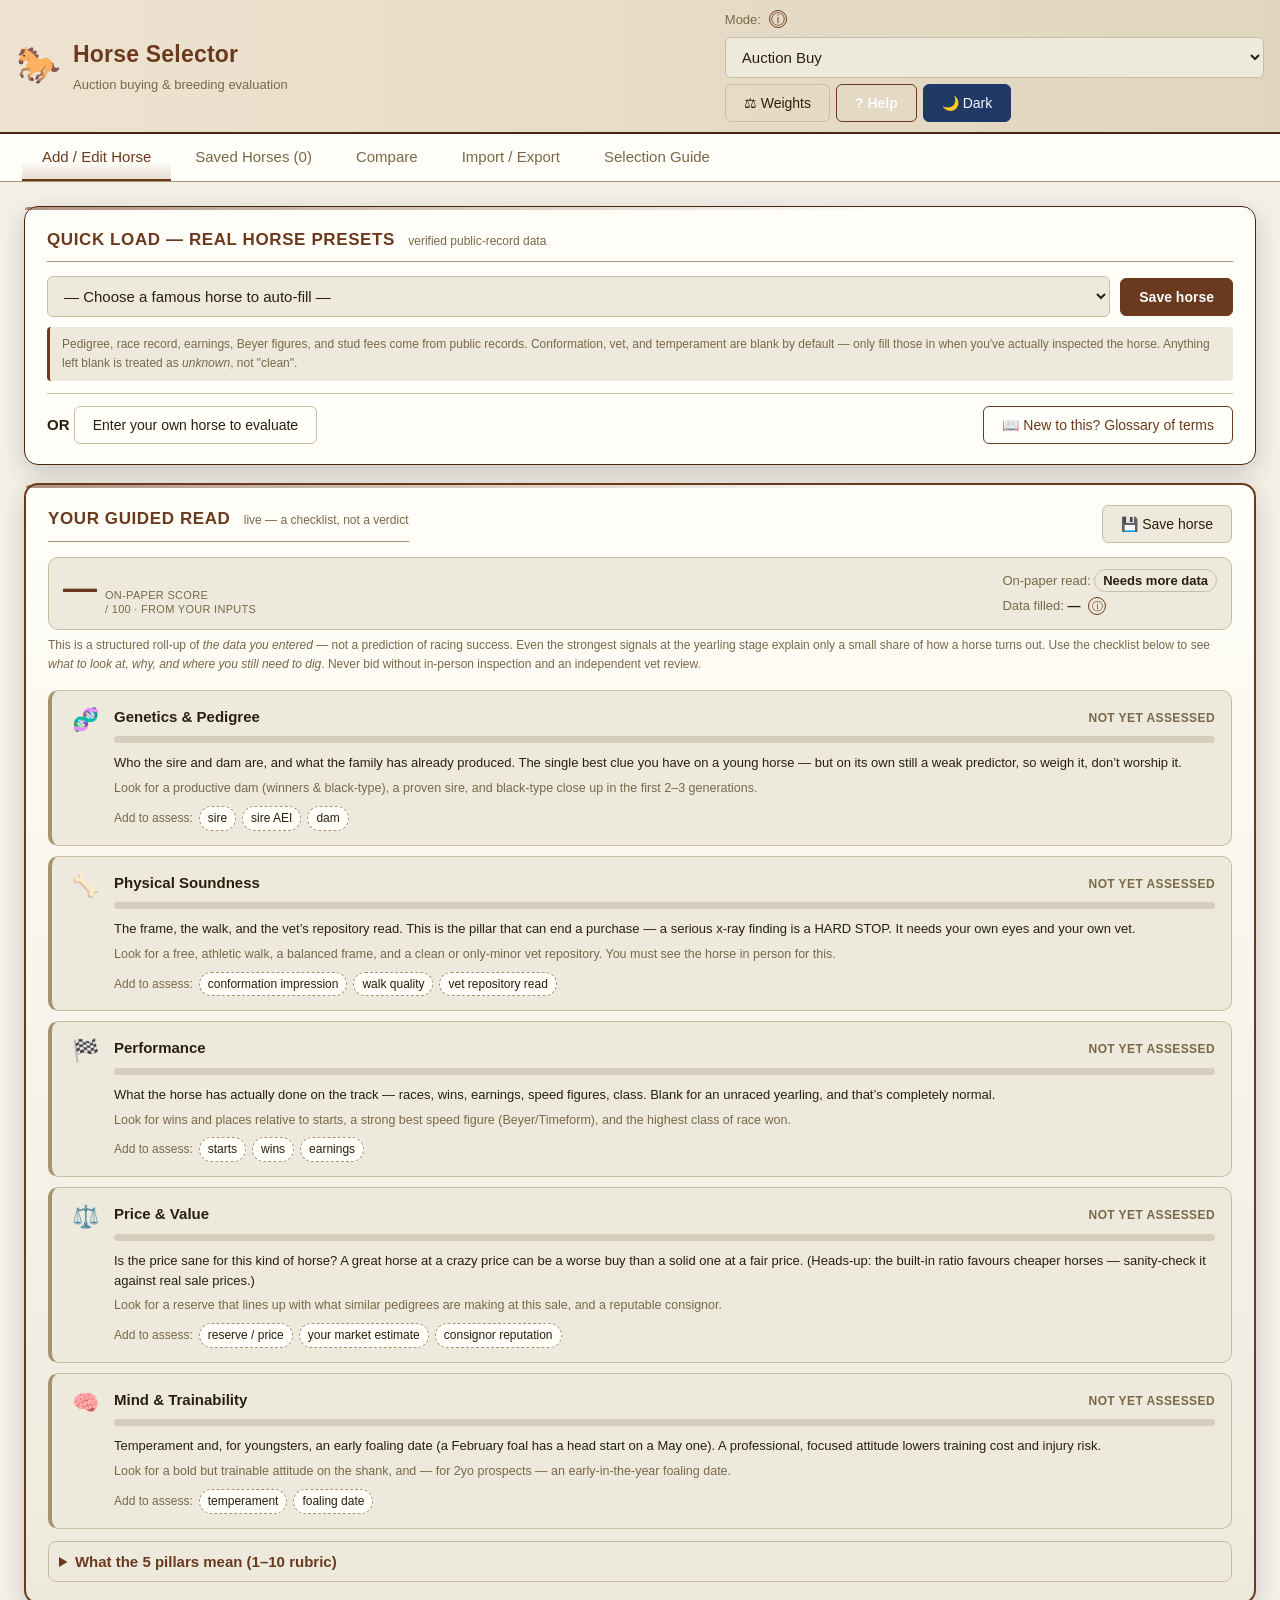
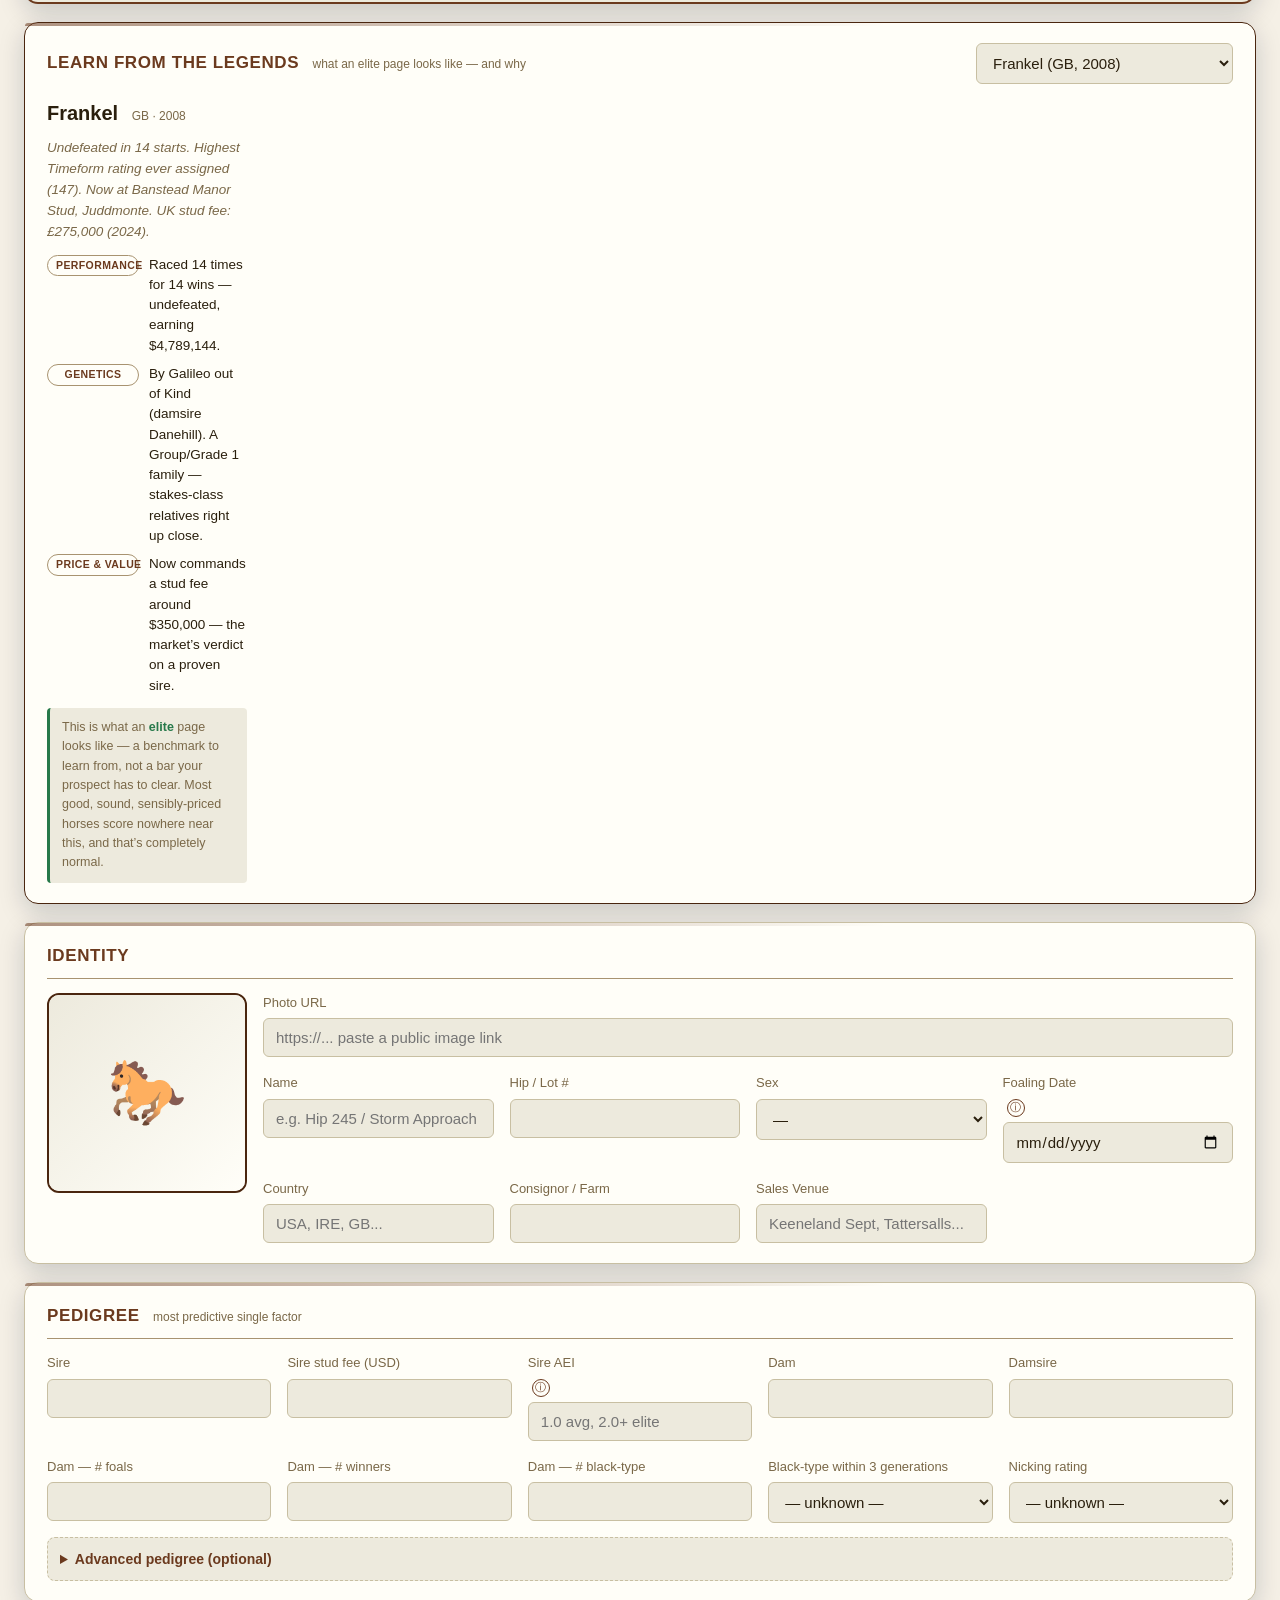
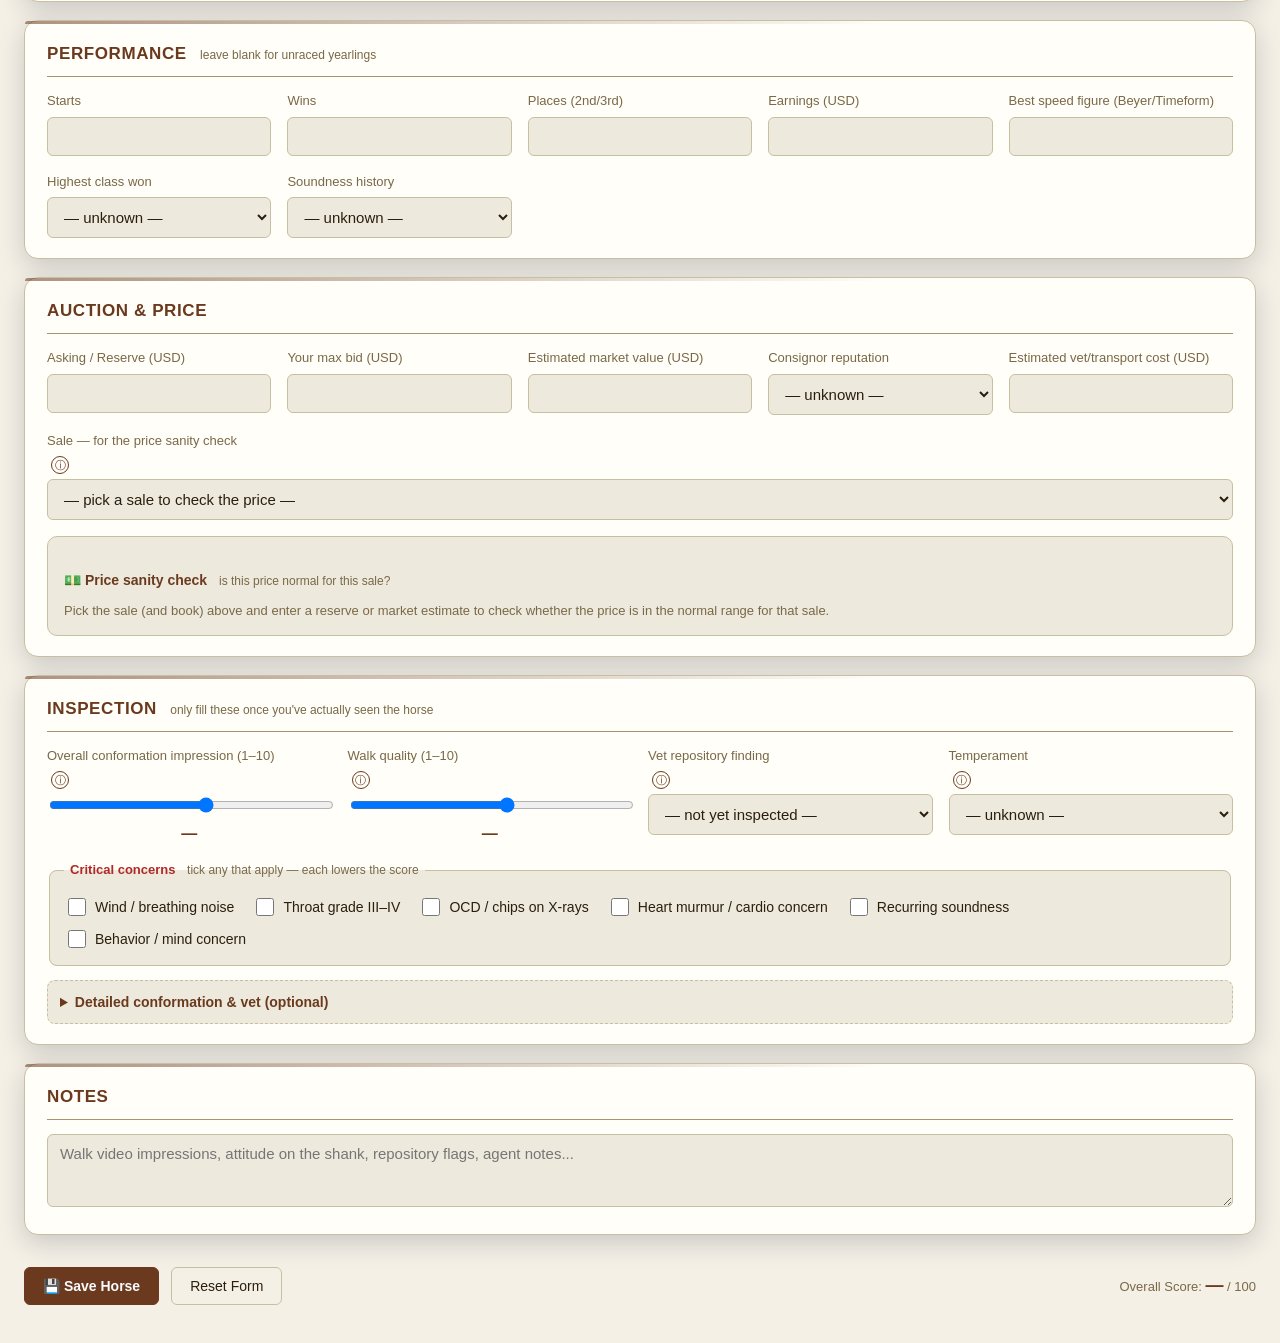
==== commit bd2c3904: "Phase 2 (part 1): price sanity check engine + initial sale data Adds the "one genuinely defensible f" ====
--- a/index.html
+++ b/index.html
@@ -291,6 +291,16 @@
               </select>
             </label>
             <label>Estimated vet/transport cost (USD) <input type="number" name="aVetCost" min="0" step="100" /></label>
+            <label class="full">Sale — for the price sanity check <button type="button" class="info"
+                data-info="Pick the sale (and book/session) this horse is in. We compare your price to that sale's real published median so you can see if it's normal, cheap, or a premium.">ⓘ</button>
+              <select name="saleBenchmark">
+                <option value="">— pick a sale to check the price —</option>
+              </select>
+            </label>
+          </div>
+          <div class="price-sanity-wrap">
+            <h3 class="ps-title">💵 Price sanity check <span class="hint">is this price normal for this sale?</span></h3>
+            <div id="priceSanity"></div>
           </div>
         </div>
 
@@ -579,10 +589,15 @@
 
         <h3>Auction / Value</h3>
         <ul>
-          <li>The "Value Score" on the list view = Overall Score ÷ price (in $10k units) — a rough quality-per-dollar
-            ratio. It surfaces cheaper horses whose score outpaces their reserve, but note it structurally favors the
-            lowest-priced horse and is <em>not</em> anchored to comparable sale prices (see "How to read the score
-            honestly" below).</li>
+          <li><strong>Price sanity check (recommended).</strong> In the Auction &amp; Price card, pick the sale (and
+            book) your horse is in. The app compares your reserve to that sale's <em>real published median</em> and
+            tells you whether the price is below, within, or above the normal range for that sale — grounded in actual
+            market data, not a formula. It answers "is this price normal <em>for this sale</em>?", not "is it right for
+            <em>this horse</em>" (a standout is worth well above the median; a plain one, well below).</li>
+          <li>The older "Value Score" on the list view = Overall Score ÷ price (in $10k units) — a rough
+            quality-per-dollar ratio. It surfaces cheaper horses whose score outpaces their reserve, but note it
+            structurally favors the lowest-priced horse and is <em>not</em> anchored to comparable sale prices. Prefer
+            the price sanity check above.</li>
         </ul>
 
         <h3>Breeding</h3>
@@ -885,12 +900,17 @@
           <dt>Value Score (this app)</dt>
           <dd>Overall score ÷ price — a rough quality-per-dollar ratio. Handy for surfacing cheaper horses, but it
             structurally favours the lowest price, so sanity-check it against real sale prices.</dd>
+          <dt>Price sanity check (this app)</dt>
+          <dd>Compares your reserve to the <em>real published median</em> for the sale you pick, and tells you whether
+            the price is below, within, or above the normal range for that sale. Grounded in actual market data — it's
+            about the sale, not a verdict on the individual horse.</dd>
         </dl>
       </div>
     </div>
   </div>
 
   <script src="presets.js"></script>
+  <script src="sales-data.js"></script>
   <script src="app.js"></script>
   <script>
     if('serviceWorker' in navigator) {
--- a/styles.css
+++ b/styles.css
@@ -1547,3 +1547,158 @@
   .li-tag { justify-self: start; }
   .read-meta { margin-left: 0; width: 100%; }
 }
+
+/* ======================================================================
+   PHASE 2 — Price sanity check (real median-by-sale benchmarks)
+   ====================================================================== */
+.price-sanity-wrap {
+  margin-top: 16px;
+  padding: 14px 16px;
+  border: 1px solid var(--border);
+  border-radius: 10px;
+  background: var(--panel-2);
+}
+.ps-title {
+  margin: 0 0 10px;
+  font-size: 14px;
+  color: var(--accent);
+}
+.ps-hint {
+  margin: 0;
+  font-size: 13px;
+  color: var(--muted);
+  line-height: 1.5;
+}
+.ps-bench {
+  font-size: 13.5px;
+  color: var(--text);
+  line-height: 1.6;
+  margin-bottom: 14px;
+}
+
+/* price gauge (log scale) */
+.ps-gauge {
+  position: relative;
+  height: 30px;
+  margin: 26px 0 4px;
+}
+.ps-track {
+  position: absolute;
+  top: 12px;
+  left: 0;
+  right: 0;
+  height: 8px;
+  border-radius: 5px;
+  background: linear-gradient(90deg,
+    color-mix(in srgb, var(--good) 40%, transparent),
+    color-mix(in srgb, var(--warn) 40%, transparent),
+    color-mix(in srgb, var(--bad) 45%, transparent));
+}
+.ps-typical {
+  position: absolute;
+  top: 9px;
+  height: 14px;
+  background: color-mix(in srgb, var(--good) 22%, transparent);
+  border-left: 1px dashed var(--good);
+  border-right: 1px dashed var(--good);
+  border-radius: 3px;
+}
+.ps-median {
+  position: absolute;
+  top: 6px;
+  width: 2px;
+  height: 20px;
+  background: var(--text);
+  transform: translateX(-1px);
+}
+.ps-marker {
+  position: absolute;
+  top: 0;
+  width: 14px;
+  height: 14px;
+  border-radius: 50%;
+  border: 3px solid var(--panel);
+  transform: translate(-7px, 8px);
+  box-shadow: 0 0 0 1px var(--border-strong);
+  z-index: 2;
+}
+.ps-marker span {
+  position: absolute;
+  bottom: 18px;
+  left: 50%;
+  transform: translateX(-50%);
+  font-size: 11px;
+  font-weight: 700;
+  white-space: nowrap;
+  color: var(--text);
+  background: var(--panel);
+  padding: 1px 5px;
+  border-radius: 4px;
+  border: 1px solid var(--border);
+}
+.ps-scale {
+  display: flex;
+  justify-content: space-between;
+  font-size: 10.5px;
+  color: var(--muted);
+  margin-bottom: 12px;
+}
+.ps-scale span:nth-child(2) { color: var(--text); font-weight: 600; }
+
+.ps-verdict {
+  font-size: 13px;
+  line-height: 1.5;
+  color: var(--text);
+  padding: 10px 12px;
+  border-radius: 8px;
+  border-left: 4px solid var(--muted);
+  background: var(--panel);
+}
+.ps-band {
+  display: block;
+  font-weight: 700;
+  text-transform: uppercase;
+  letter-spacing: 0.4px;
+  font-size: 12px;
+  margin-bottom: 3px;
+}
+.ps-caveat {
+  margin: 10px 0 0;
+  font-size: 11.5px;
+  color: var(--muted);
+  line-height: 1.5;
+}
+
+/* band colours (semantic, shared by gauge marker, verdict, and list chip) */
+.pb-mid    { border-left-color: var(--good); }
+.pb-mid    .ps-band, .ps-verdict.pb-mid .ps-band { color: var(--good); }
+.pb-lowmid { border-left-color: var(--primary); }
+.pb-lowmid .ps-band { color: var(--primary); }
+.pb-low    { border-left-color: var(--warn); }
+.pb-low    .ps-band { color: var(--warn); }
+.pb-highmid{ border-left-color: var(--warn); }
+.pb-highmid .ps-band { color: var(--warn); }
+.pb-high   { border-left-color: var(--bad); }
+.pb-high   .ps-band { color: var(--bad); }
+
+.ps-marker.pb-mid    { background: var(--good); }
+.ps-marker.pb-lowmid { background: var(--primary); }
+.ps-marker.pb-low    { background: var(--warn); }
+.ps-marker.pb-highmid{ background: var(--warn); }
+.ps-marker.pb-high   { background: var(--bad); }
+
+/* list-card price band chip */
+.ps-chip {
+  display: inline-block;
+  font-size: 10.5px;
+  font-weight: 700;
+  padding: 1px 7px;
+  border-radius: 100px;
+  vertical-align: middle;
+  border: 1px solid currentColor;
+}
+.ps-chip.pb-mid    { color: var(--good); }
+.ps-chip.pb-lowmid { color: var(--primary); }
+.ps-chip.pb-low    { color: var(--warn); }
+.ps-chip.pb-highmid{ color: var(--warn); }
+.ps-chip.pb-high   { color: var(--bad); }
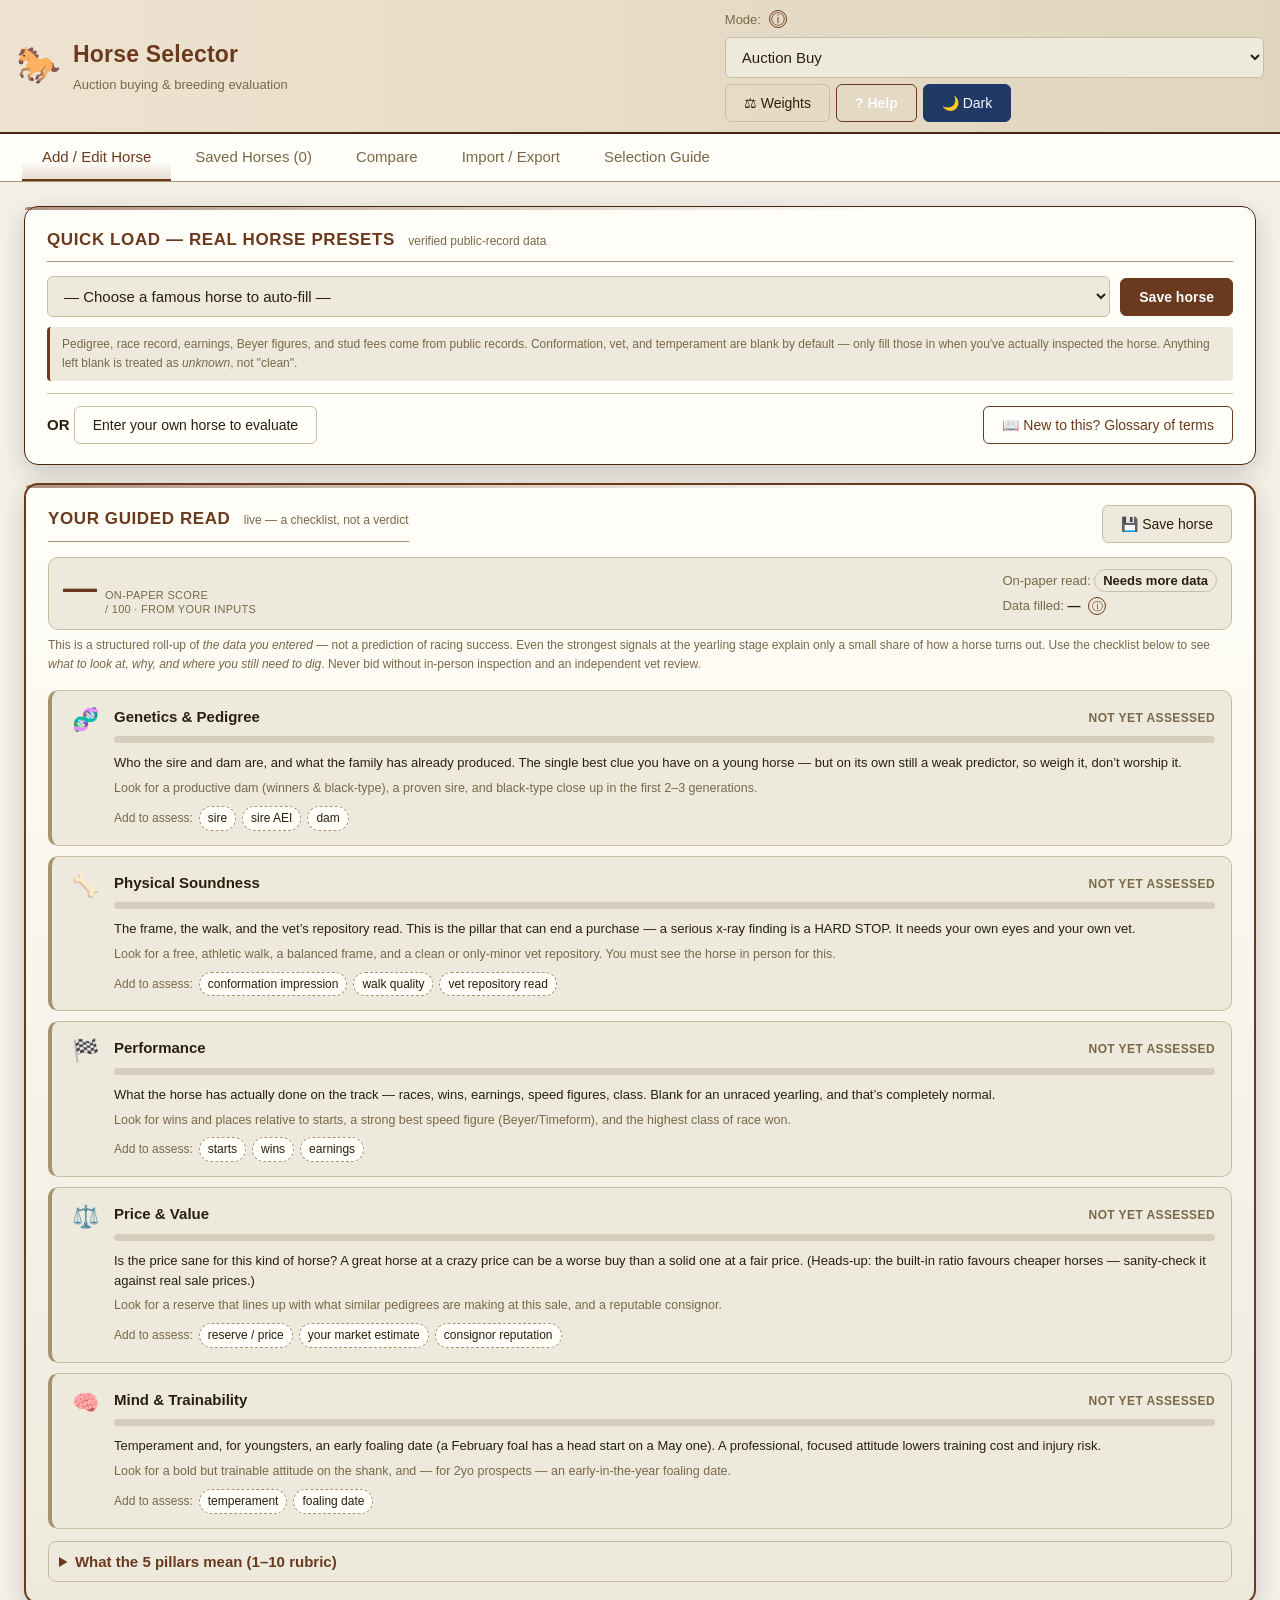
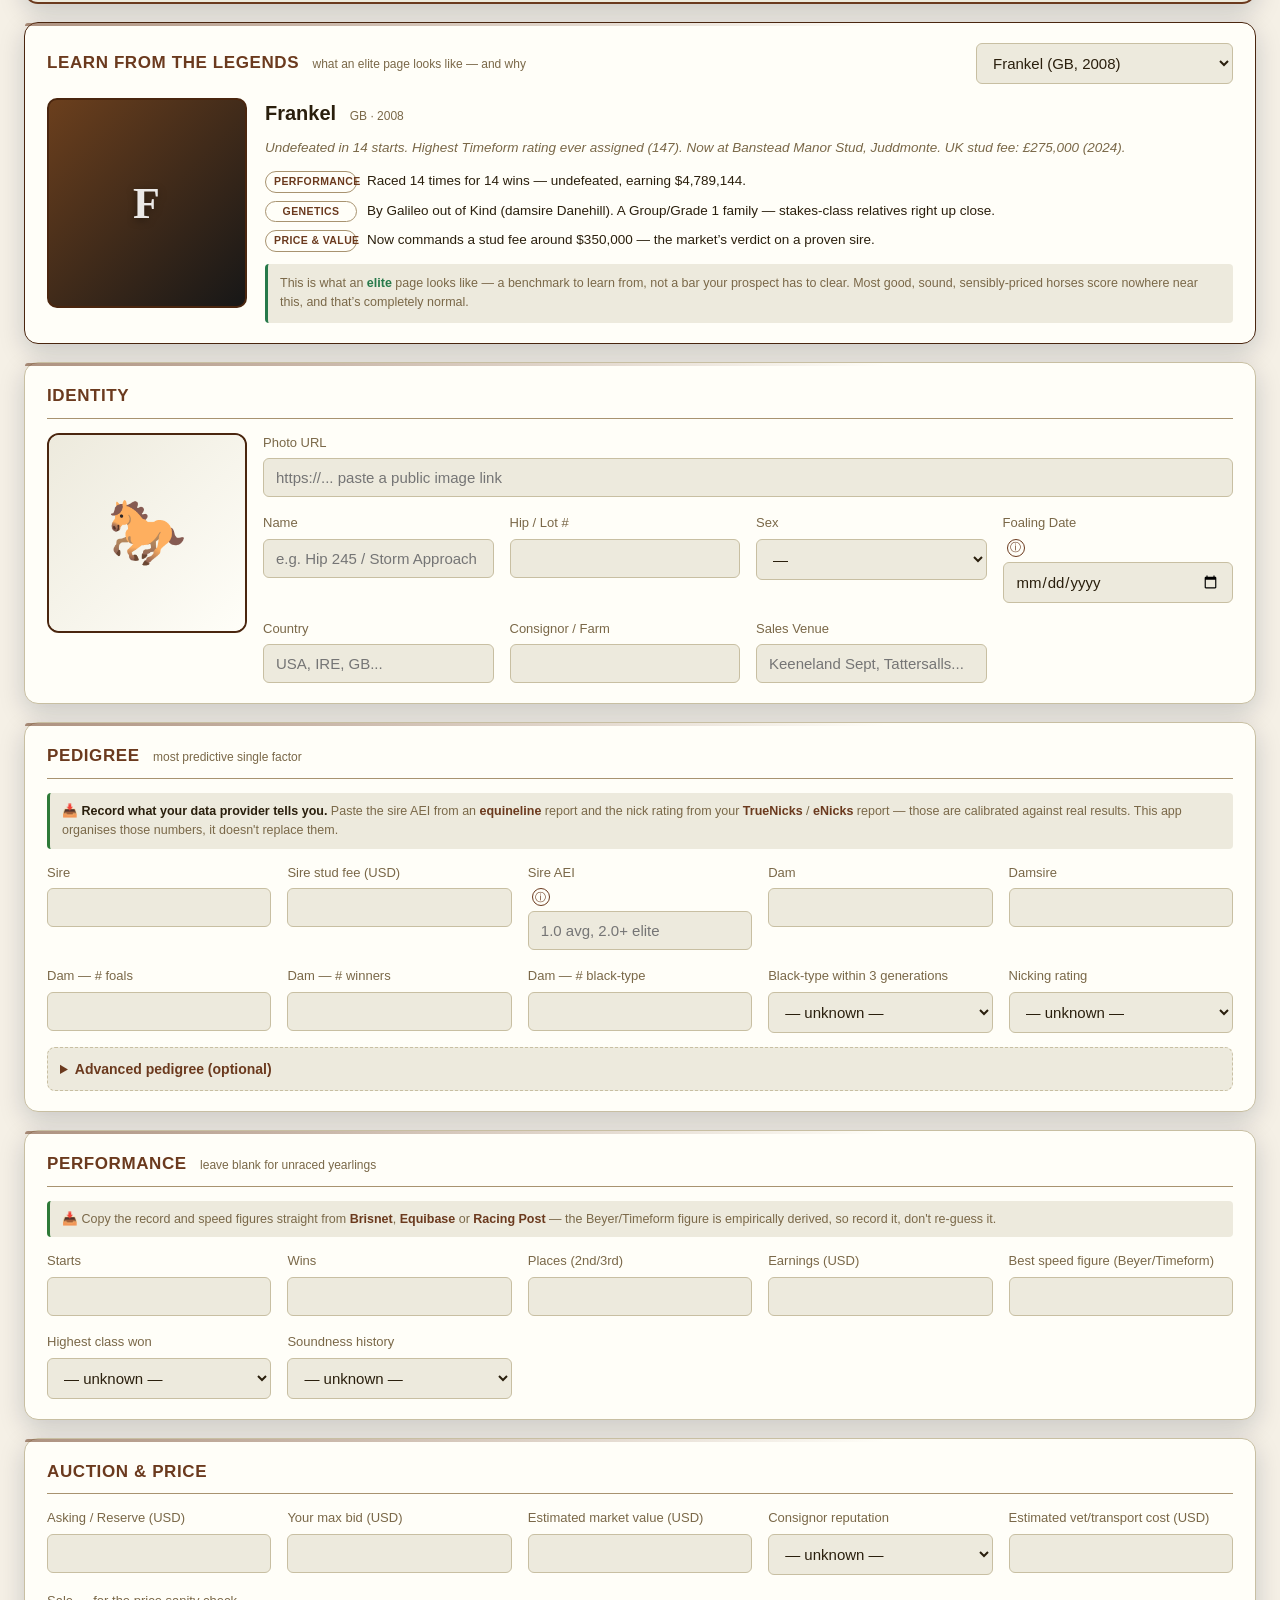
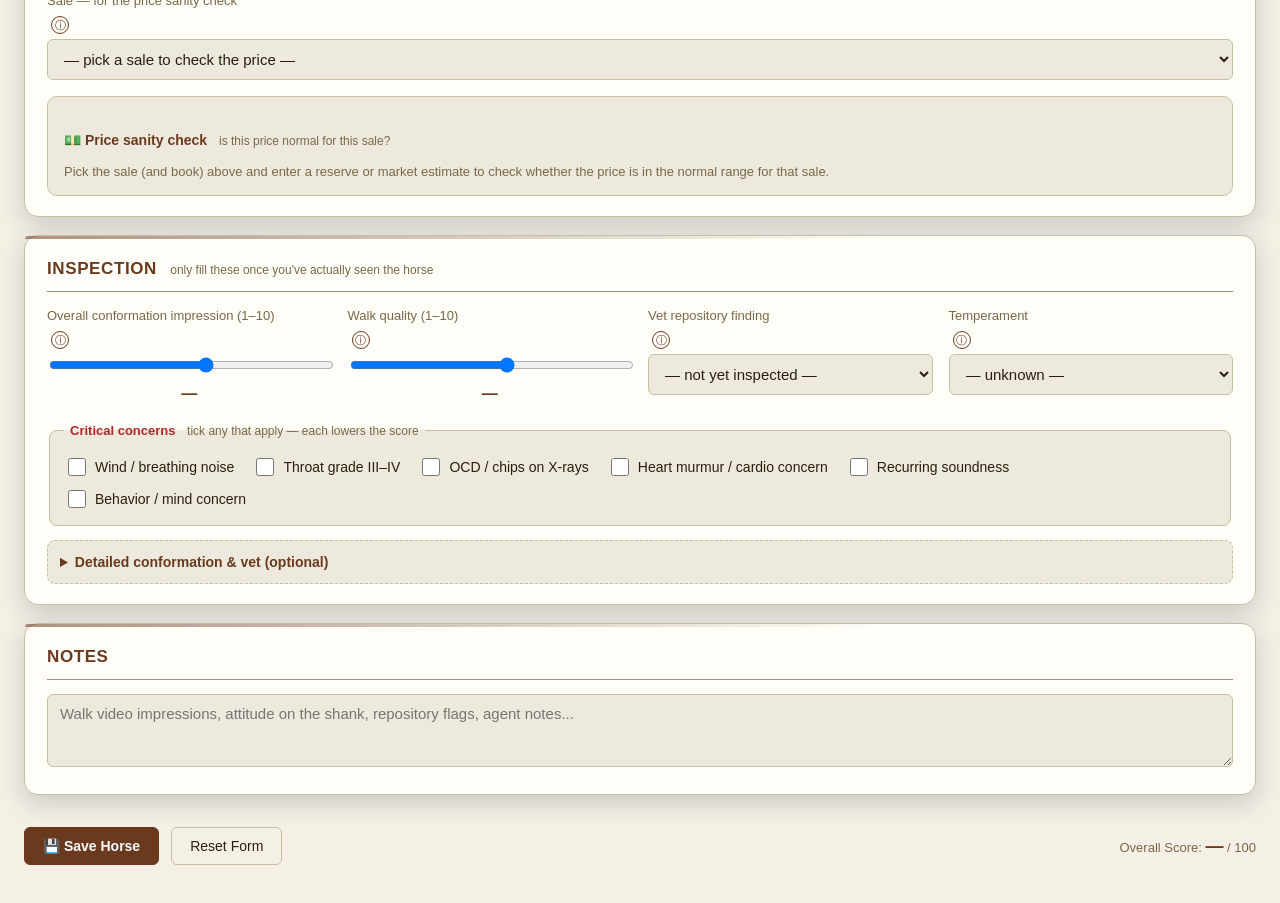
==== commit 3b7fd25c: "Phase 3: due-diligence report, ingest framing, data-safety, offline-safe images Completes the remain" ====
--- a/index.html
+++ b/index.html
@@ -200,6 +200,9 @@
         <!-- PEDIGREE -->
         <div class="card">
           <h2>Pedigree <span class="hint">most predictive single factor</span></h2>
+          <p class="provider-tip">📥 <strong>Record what your data provider tells you.</strong> Paste the sire AEI from
+            an <em>equineline</em> report and the nick rating from your <em>TrueNicks</em> / <em>eNicks</em> report —
+            those are calibrated against real results. This app organises those numbers, it doesn't replace them.</p>
           <div class="grid">
             <label>Sire <input name="sire" /></label>
             <label>Sire stud fee (USD) <input type="number" name="sireFee" min="0" step="500" /></label>
@@ -247,6 +250,8 @@
         <!-- PERFORMANCE -->
         <div class="card">
           <h2>Performance <span class="hint">leave blank for unraced yearlings</span></h2>
+          <p class="provider-tip">📥 Copy the record and speed figures straight from <em>Brisnet</em>, <em>Equibase</em>
+            or <em>Racing Post</em> — the Beyer/Timeform figure is empirically derived, so record it, don't re-guess it.</p>
           <div class="grid">
             <label>Starts <input type="number" name="pStarts" min="0" /></label>
             <label>Wins <input type="number" name="pWins" min="0" /></label>
@@ -520,10 +525,14 @@
     <!-- ============== DATA VIEW ============== -->
     <section id="view-data" class="view">
       <div class="card">
-        <h2>Export</h2>
+        <h2>Export &amp; backup</h2>
+        <p class="data-safety">⚠️ <strong>Your horses live only in this browser</strong> (nothing is sent to a server).
+          Clearing browser data, switching devices, or a lost phone will erase them. Export a JSON backup regularly —
+          it's the only copy you control.</p>
         <p>Download all saved horses as CSV (spreadsheet-ready) or JSON (full backup).</p>
+        <button class="btn primary" id="btnExportJSON">⬇ Export JSON backup</button>
         <button class="btn" id="btnExportCSV">⬇ Export CSV</button>
-        <button class="btn" id="btnExportJSON">⬇ Export JSON</button>
+        <div id="backupStatus" class="backup-status"></div>
       </div>
       <div class="card">
         <h2>Import</h2>
@@ -762,6 +771,10 @@
             matters, your current read, and which fields you still need</li>
           <li><strong>Learn from the legends</strong> — See why an elite horse's page is elite, in plain language</li>
           <li><strong>Plain-language glossary</strong> — Every bit of jargon on the form, explained for first-timers</li>
+          <li><strong>Due-diligence report</strong> — One-click printable "bring this to your agent &amp; vet" summary
+            (read, pillars, red flags, price check, pre-bid checklist)</li>
+          <li><strong>Price sanity check</strong> — Compares your reserve to a sale's real published median (13
+            sales/books)</li>
           <li><strong>Auto-save draft</strong> — Your in-progress horse is saved as you type and offered back next
             visit</li>
           <li><strong>Real Horse Presets</strong> — Load verified public-record data for 23 famous horses (Secretariat,
@@ -909,6 +922,20 @@
     </div>
   </div>
 
+  <!-- DUE-DILIGENCE REPORT MODAL -->
+  <div id="reportModal" class="modal hidden">
+    <div class="modal-body report-modal-body">
+      <div class="report-toolbar no-print">
+        <span class="report-toolbar-title">📋 Due-diligence report</span>
+        <div class="report-toolbar-actions">
+          <button class="btn primary" id="btnPrintReport">🖨 Print / Save as PDF</button>
+          <button class="btn ghost" id="btnCloseReport">✕ Close</button>
+        </div>
+      </div>
+      <div id="reportContent"></div>
+    </div>
+  </div>
+
   <script src="presets.js"></script>
   <script src="sales-data.js"></script>
   <script src="app.js"></script>
--- a/styles.css
+++ b/styles.css
@@ -1702,3 +1702,158 @@
 .ps-chip.pb-low    { color: var(--warn); }
 .ps-chip.pb-highmid{ color: var(--warn); }
 .ps-chip.pb-high   { color: var(--bad); }
+
+/* ======================================================================
+   PHASE 3 — Due-diligence report (shareable / printable) + print styles
+   ====================================================================== */
+.report-modal-body {
+  max-width: 820px !important;
+  width: 94vw !important;
+  max-height: 92vh;
+  overflow-y: auto;
+  padding: 0 !important;
+}
+.report-toolbar {
+  position: sticky;
+  top: 0;
+  z-index: 2;
+  display: flex;
+  justify-content: space-between;
+  align-items: center;
+  gap: 12px;
+  padding: 14px 20px;
+  background: var(--panel-2);
+  border-bottom: 1px solid var(--border);
+  flex-wrap: wrap;
+}
+.report-toolbar-title { font-weight: 700; color: var(--accent); }
+.report-toolbar-actions { display: flex; gap: 8px; flex-wrap: wrap; }
+
+.report-doc { padding: 26px 30px 30px; color: var(--text); }
+.rp-head { border-bottom: 2px solid var(--accent); padding-bottom: 14px; margin-bottom: 18px; }
+.rp-title { display: flex; align-items: center; gap: 12px; }
+.rp-logo { font-size: 34px; }
+.rp-head h2 { margin: 0; font-size: 24px; color: var(--text); }
+.rp-sub { margin: 3px 0 0; font-size: 14px; color: var(--muted); }
+.rp-sub em { color: var(--accent); font-style: normal; }
+.rp-meta { margin-top: 10px; font-size: 13px; color: var(--muted); }
+
+.rp-read {
+  display: flex; align-items: center; gap: 18px;
+  padding: 14px 16px; border: 1px solid var(--border);
+  border-left: 5px solid var(--muted); border-radius: 10px; margin-bottom: 18px;
+  background: var(--panel-2);
+}
+.rp-read.pc-strong { border-left-color: var(--good); }
+.rp-read.pc-mixed  { border-left-color: var(--warn); }
+.rp-read.pc-weak   { border-left-color: var(--bad); }
+.rp-score { text-align: center; }
+.rp-score-num { display: block; font-size: 40px; font-weight: 800; color: var(--accent); line-height: 1; }
+.rp-score-cap { font-size: 11px; color: var(--muted); text-transform: uppercase; letter-spacing: 0.3px; }
+.rp-read-txt { font-size: 14px; }
+.rp-muted { color: var(--muted); font-size: 12.5px; }
+
+.rp-flags { border: 1px solid var(--bad); border-radius: 10px; padding: 12px 16px; margin-bottom: 18px;
+  background: color-mix(in srgb, var(--bad) 10%, transparent); }
+.rp-flags h3 { margin: 0 0 8px; color: var(--bad); font-size: 15px; }
+.rp-flags ul { margin: 0; padding-left: 20px; }
+.rp-flags li { margin-bottom: 4px; font-size: 13.5px; }
+.rp-flag-stop { font-weight: 700; color: var(--bad); }
+.rp-noflags { border: 1px solid var(--border); border-left: 4px solid var(--good); border-radius: 8px;
+  padding: 10px 14px; margin-bottom: 18px; font-size: 13px; color: var(--muted); background: var(--panel-2); }
+
+.rp-section { margin-bottom: 20px; }
+.rp-section h3 { margin: 0 0 10px; font-size: 15px; color: var(--accent);
+  border-bottom: 1px solid var(--border); padding-bottom: 6px; }
+.rp-table { width: 100%; border-collapse: collapse; }
+.rp-table td { padding: 9px 8px; border-bottom: 1px solid var(--border); font-size: 13.5px; vertical-align: middle; }
+.rp-pname { font-weight: 700; white-space: nowrap; }
+.rp-pread { font-weight: 700; font-size: 12px; text-transform: uppercase; letter-spacing: 0.3px; }
+.rp-pillar.pc-strong .rp-pread { color: var(--good); }
+.rp-pillar.pc-solid  .rp-pread { color: var(--primary); }
+.rp-pillar.pc-mixed  .rp-pread { color: var(--warn); }
+.rp-pillar.pc-weak   .rp-pread { color: var(--bad); }
+.rp-pillar.pc-na     .rp-pread { color: var(--muted); }
+.rp-pbarcell { width: 120px; }
+.rp-bar { display: block; height: 7px; width: 110px; background: color-mix(in srgb, var(--muted) 22%, transparent);
+  border-radius: 4px; overflow: hidden; }
+.rp-fill { display: block; height: 100%; background: var(--muted); }
+.rp-pillar.pc-strong .rp-fill { background: var(--good); }
+.rp-pillar.pc-solid  .rp-fill { background: var(--primary); }
+.rp-pillar.pc-mixed  .rp-fill { background: var(--warn); }
+.rp-pillar.pc-weak   .rp-fill { background: var(--bad); }
+.rp-pmiss { color: var(--muted); font-size: 12.5px; }
+.rp-band.pc-mid, .rp-band.pc-lowmid { color: var(--good); }
+.rp-band.pc-low, .rp-band.pc-highmid { color: var(--warn); }
+.rp-band.pc-high { color: var(--bad); }
+
+.rp-checklist { margin: 0; padding: 0; list-style: none; }
+.rp-checklist li { position: relative; padding: 7px 0 7px 30px; font-size: 13.5px; border-bottom: 1px dashed var(--border); }
+.rp-checklist li::before { content: "☐"; position: absolute; left: 4px; top: 6px; font-size: 17px; color: var(--accent); }
+.rp-foot { margin-top: 18px; padding-top: 12px; border-top: 1px solid var(--border);
+  font-size: 11.5px; color: var(--muted); line-height: 1.5; }
+
+/* ---- print: show only the report ---- */
+@media print {
+  @page { margin: 14mm; }
+  body:has(#reportModal:not(.hidden)) > *:not(#reportModal) { display: none !important; }
+  #reportModal:not(.hidden) { position: static; inset: auto; background: #fff; display: block; }
+  #reportModal:not(.hidden) .report-modal-body {
+    max-width: none !important; width: 100% !important; max-height: none; overflow: visible;
+    box-shadow: none; border: 0; background: #fff;
+  }
+  .no-print { display: none !important; }
+  .report-doc { padding: 0; }
+  .report-doc, .report-doc * { color: #111 !important; }
+  .rp-head { border-bottom-color: #111; }
+  .rp-bar { background: #ddd !important; }
+  .rp-fill { background: #666 !important; }
+  .rp-flags { border-color: #a00; background: #fff; }
+  .rp-checklist li::before { color: #111 !important; }
+}
+
+/* ---- coat-coloured photo placeholders (offline-safe) ---- */
+.ph-initials {
+  font-family: "Iowan Old Style", "Palatino Linotype", Palatino, Georgia, serif;
+  font-size: 40px;
+  font-weight: 700;
+  color: rgba(255, 255, 255, 0.9);
+  letter-spacing: 1px;
+  text-shadow: 0 2px 8px rgba(0, 0, 0, 0.4);
+}
+.horse-card-photo-placeholder .ph-initials { font-size: 42px; }
+.legend-photo-ph { font-size: 0; }
+.legend-photo-ph .ph-initials { font-size: 44px; }
+
+/* ---- ingest ("record what your provider says") tips ---- */
+.provider-tip {
+  margin: 0 0 14px;
+  padding: 9px 12px;
+  font-size: 12.5px;
+  line-height: 1.5;
+  color: var(--muted);
+  background: var(--panel-2);
+  border-left: 3px solid var(--primary);
+  border-radius: 4px;
+}
+.provider-tip strong { color: var(--text); }
+.provider-tip em { color: var(--accent); font-style: normal; font-weight: 600; }
+
+/* ---- data safety / backup status ---- */
+.data-safety {
+  padding: 10px 14px;
+  background: color-mix(in srgb, var(--warn) 12%, var(--panel-2));
+  border-left: 3px solid var(--warn);
+  border-radius: 4px;
+  font-size: 13px;
+  line-height: 1.55;
+  color: var(--text);
+  margin-bottom: 14px;
+}
+.backup-status {
+  margin-top: 12px;
+  font-size: 13px;
+  min-height: 1em;
+}
+.backup-status.backup-ok { color: var(--good); }
+.backup-status.backup-warn { color: var(--warn); font-weight: 600; }
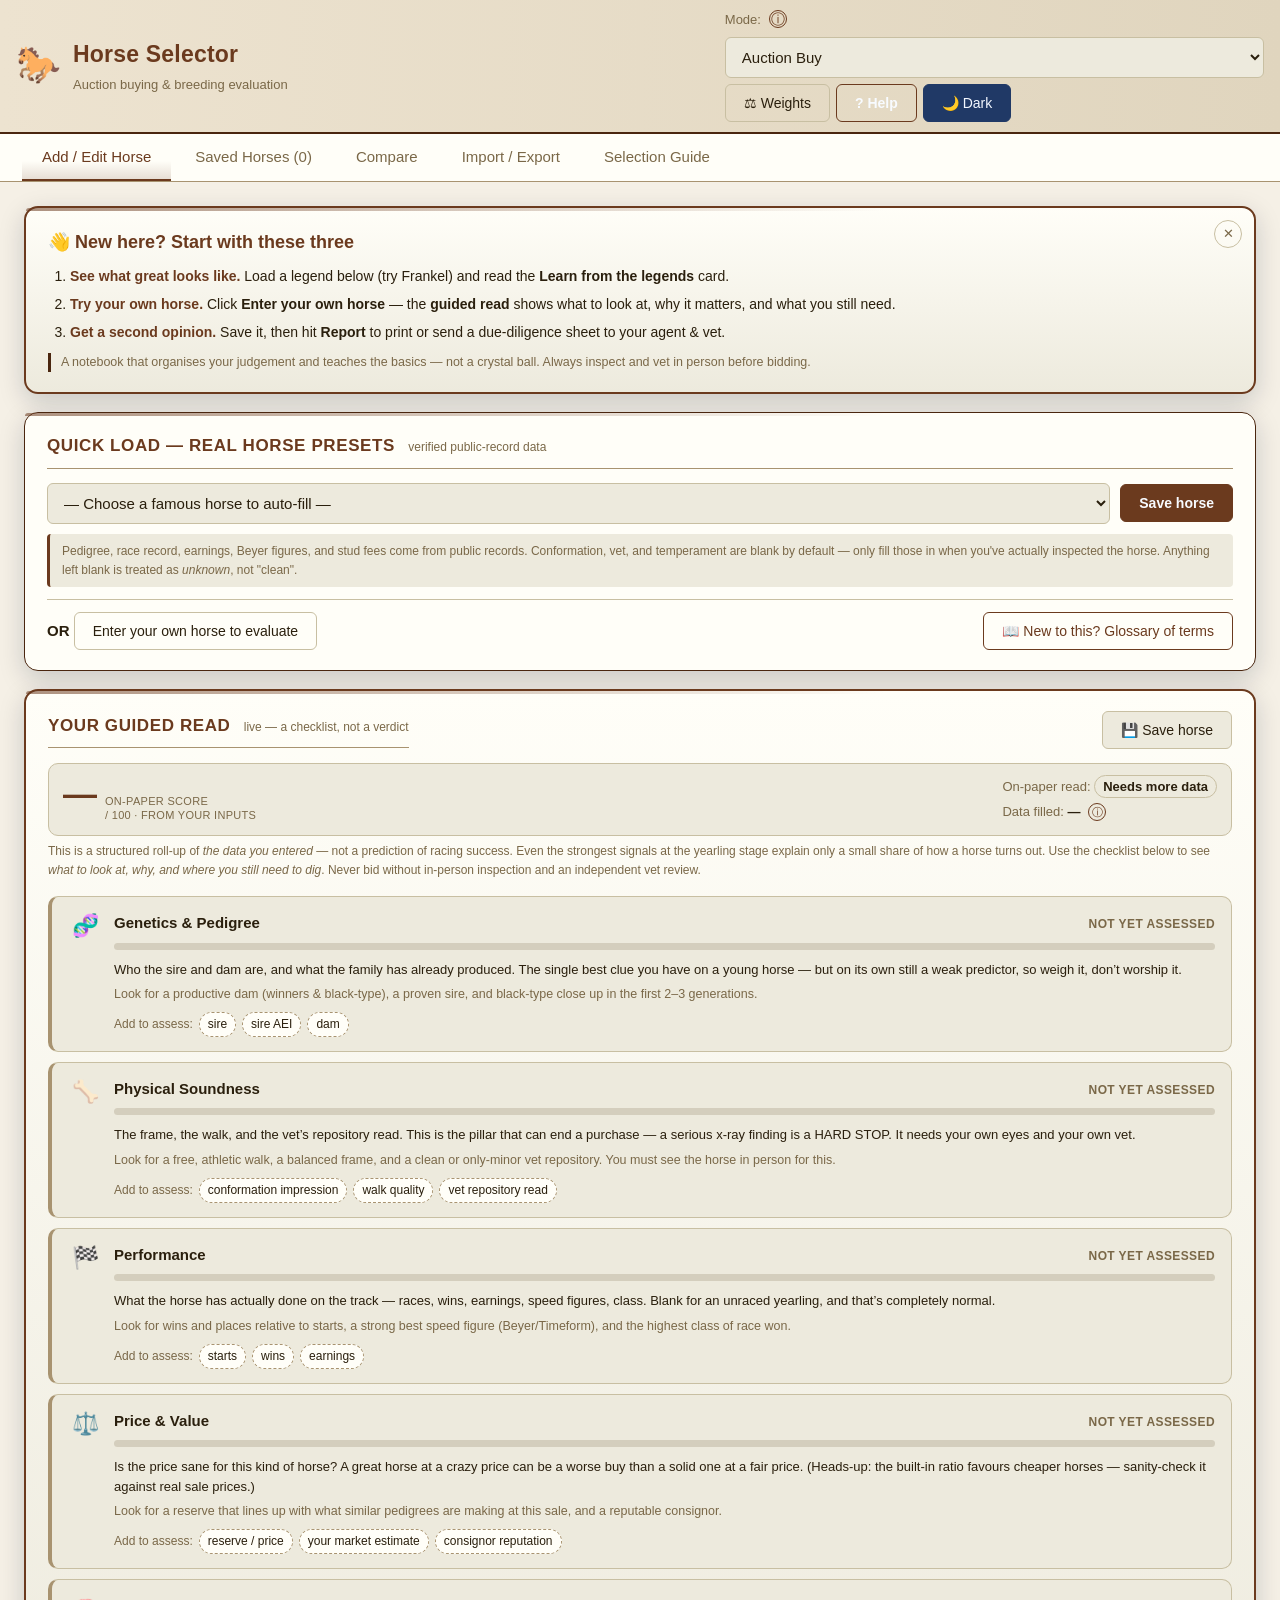
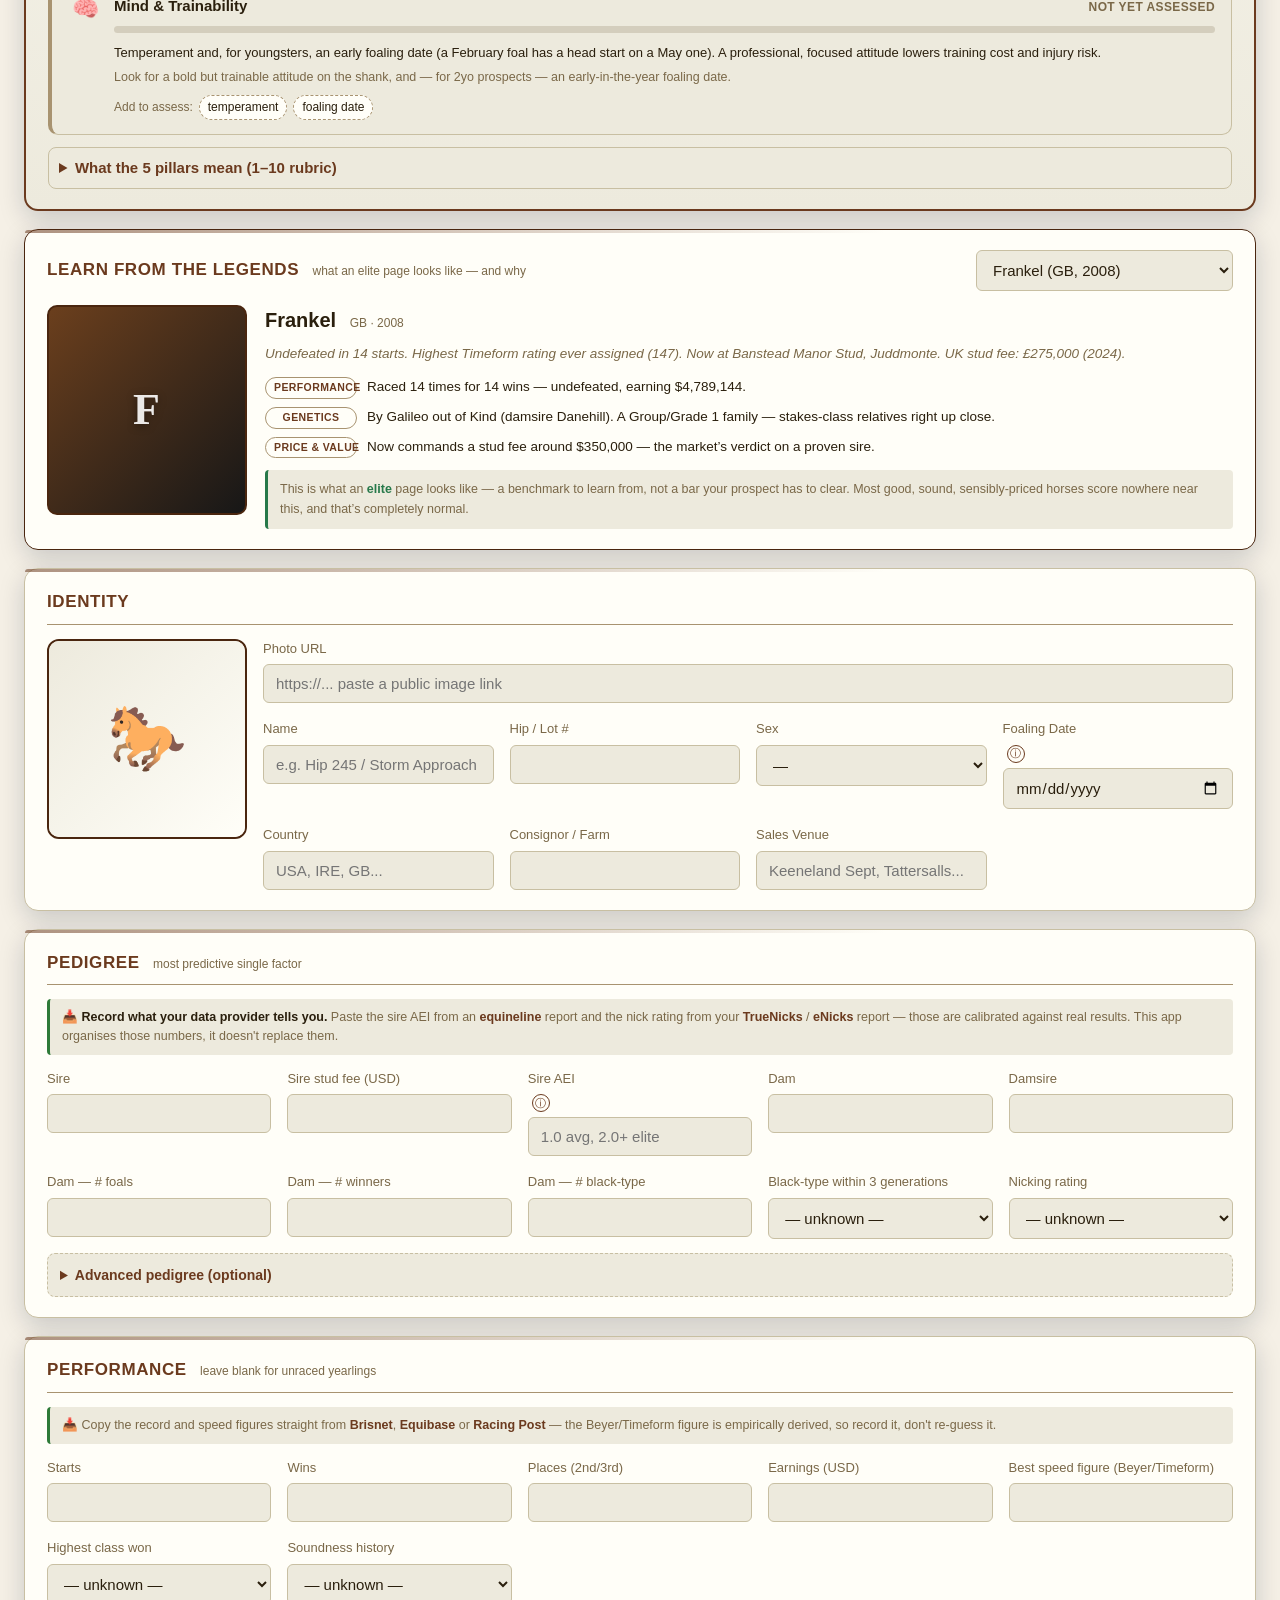
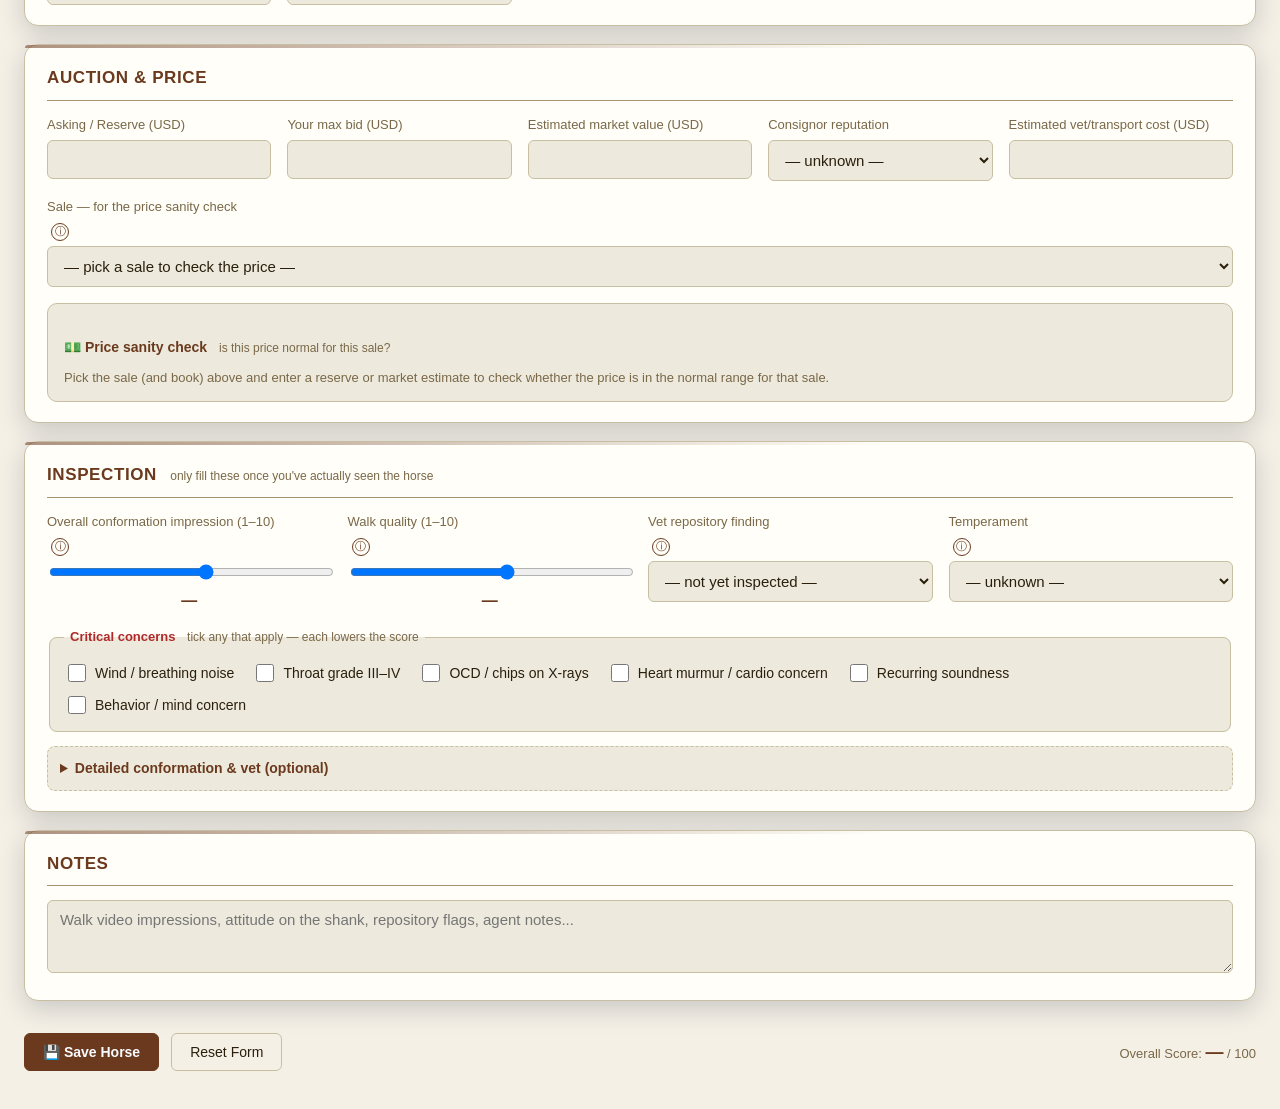
==== commit 02e423fb: "Iteration: audit fixes, accessibility, onboarding, shareable link Audit + polish pass on the merged " ====
--- a/index.html
+++ b/index.html
@@ -52,6 +52,21 @@
 
     <!-- ============== FORM VIEW ============== -->
     <section id="view-form" class="view active">
+
+      <div id="welcomeCard" class="card welcome-card hidden">
+        <button class="welcome-close" id="btnCloseWelcome" aria-label="Dismiss welcome">✕</button>
+        <h2>👋 New here? Start with these three</h2>
+        <ol class="welcome-steps">
+          <li><strong>See what great looks like.</strong> Load a legend below (try Frankel) and read the
+            <em>Learn from the legends</em> card.</li>
+          <li><strong>Try your own horse.</strong> Click <em>Enter your own horse</em> — the <em>guided read</em>
+            shows what to look at, why it matters, and what you still need.</li>
+          <li><strong>Get a second opinion.</strong> Save it, then hit <em>Report</em> to print or send a
+            due-diligence sheet to your agent &amp; vet.</li>
+        </ol>
+        <p class="welcome-note">A notebook that organises your judgement and teaches the basics — not a crystal
+          ball. Always inspect and vet in person before bidding.</p>
+      </div>
 
       <div class="card preset-card">
         <h2>Quick Load — Real Horse Presets <span class="hint">verified public-record data</span></h2>
@@ -655,7 +670,7 @@
   </main>
 
   <!-- WEIGHTS MODAL -->
-  <div id="weightsModal" class="modal hidden">
+  <div id="weightsModal" class="modal hidden" role="dialog" aria-modal="true" aria-label="Scoring weights">
     <div class="modal-body">
       <h2>Scoring Weights — <span id="weightsModeLabel"></span></h2>
       <p class="hint">Adjust how much each category contributes to the overall score. Values auto-normalize.</p>
@@ -672,7 +687,7 @@
   <div id="infoPopover" class="info-popover hidden"></div>
 
   <!-- ABOUT / README MODAL -->
-  <div id="aboutModal" class="modal hidden">
+  <div id="aboutModal" class="modal hidden" role="dialog" aria-modal="true" aria-label="About Horse Selector">
     <div class="modal-body about-modal-body">
       <div class="about-header">
         <span class="logo">🐎</span>
@@ -818,7 +833,7 @@
   </div>
 
   <!-- GLOSSARY MODAL -->
-  <div id="glossaryModal" class="modal hidden">
+  <div id="glossaryModal" class="modal hidden" role="dialog" aria-modal="true" aria-label="Glossary of terms">
     <div class="modal-body about-modal-body">
       <div class="about-header">
         <span class="logo">📖</span>
@@ -923,11 +938,12 @@
   </div>
 
   <!-- DUE-DILIGENCE REPORT MODAL -->
-  <div id="reportModal" class="modal hidden">
+  <div id="reportModal" class="modal hidden" role="dialog" aria-modal="true" aria-label="Due-diligence report">
     <div class="modal-body report-modal-body">
       <div class="report-toolbar no-print">
         <span class="report-toolbar-title">📋 Due-diligence report</span>
         <div class="report-toolbar-actions">
+          <button class="btn" id="btnShareReport">🔗 Copy link</button>
           <button class="btn primary" id="btnPrintReport">🖨 Print / Save as PDF</button>
           <button class="btn ghost" id="btnCloseReport">✕ Close</button>
         </div>
--- a/styles.css
+++ b/styles.css
@@ -1857,3 +1857,36 @@
 }
 .backup-status.backup-ok { color: var(--good); }
 .backup-status.backup-warn { color: var(--warn); font-weight: 600; }
+
+/* ======================================================================
+   Iteration: first-run welcome + shared-report badge + a11y polish
+   ====================================================================== */
+.welcome-card {
+  border: 2px solid var(--accent);
+  background: linear-gradient(180deg, var(--panel) 0%, var(--panel-2) 100%);
+  position: relative;
+}
+.welcome-card.hidden { display: none; }
+.welcome-card h2 { border: 0; padding: 0; margin-bottom: 10px; text-transform: none; font-size: 18px; letter-spacing: 0; }
+.welcome-close {
+  position: absolute; top: 12px; right: 12px;
+  background: transparent; border: 1px solid var(--border); color: var(--muted);
+  width: 28px; height: 28px; border-radius: 50%; cursor: pointer; font-size: 13px; line-height: 1;
+}
+.welcome-close:hover { color: var(--text); border-color: var(--accent); }
+.welcome-steps { margin: 0 0 10px; padding-left: 22px; display: grid; gap: 7px; }
+.welcome-steps li { font-size: 14px; color: var(--text); line-height: 1.5; }
+.welcome-steps strong { color: var(--accent); }
+.welcome-steps em { color: var(--text); font-style: normal; font-weight: 600; }
+.welcome-note { margin: 0; font-size: 12.5px; color: var(--muted); line-height: 1.5;
+  border-left: 3px solid var(--accent-2); padding-left: 10px; }
+
+.rp-shared {
+  background: color-mix(in srgb, var(--accent) 14%, var(--panel-2));
+  border: 1px solid var(--accent-2); border-radius: 8px;
+  padding: 9px 13px; margin-bottom: 14px; font-size: 13px; color: var(--text);
+}
+.rp-shared strong { color: var(--accent); }
+
+/* keyboard focus visibility (a11y) */
+:focus-visible { outline: 2px solid var(--accent); outline-offset: 2px; border-radius: 3px; }
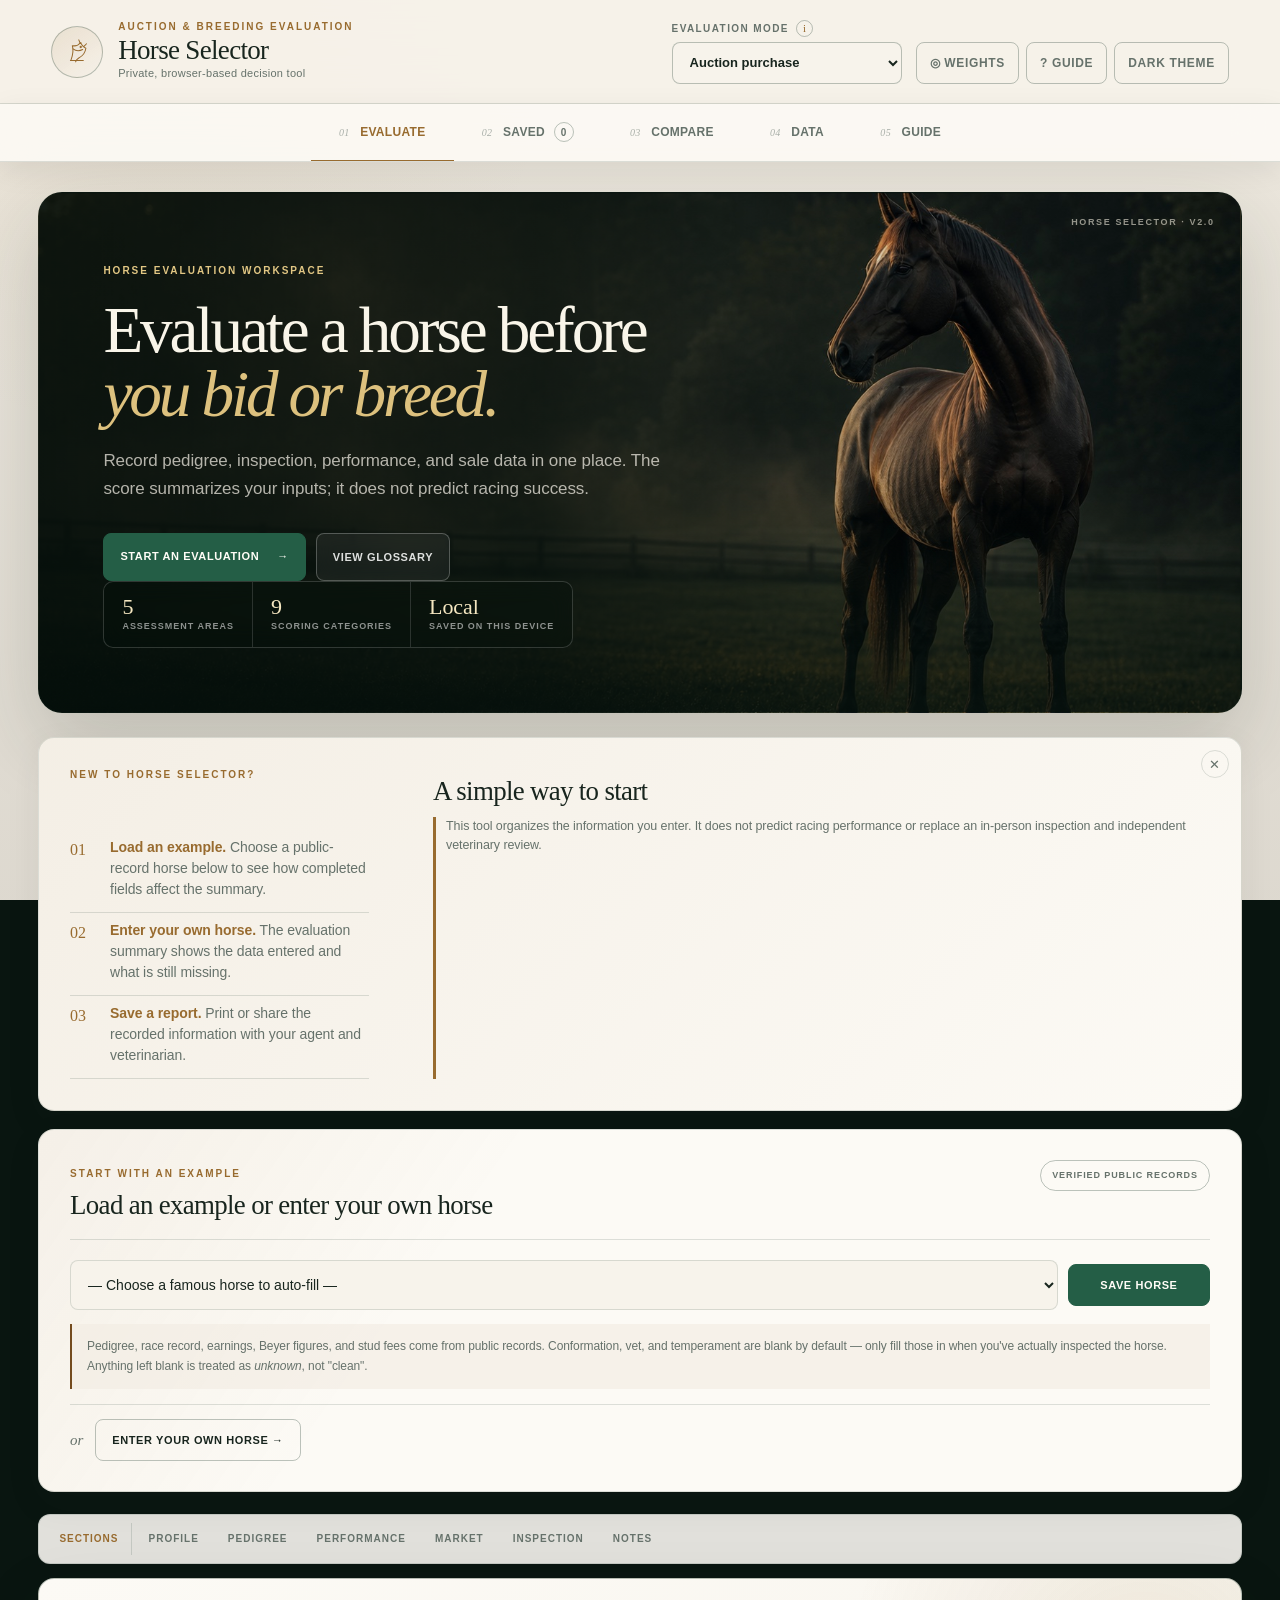
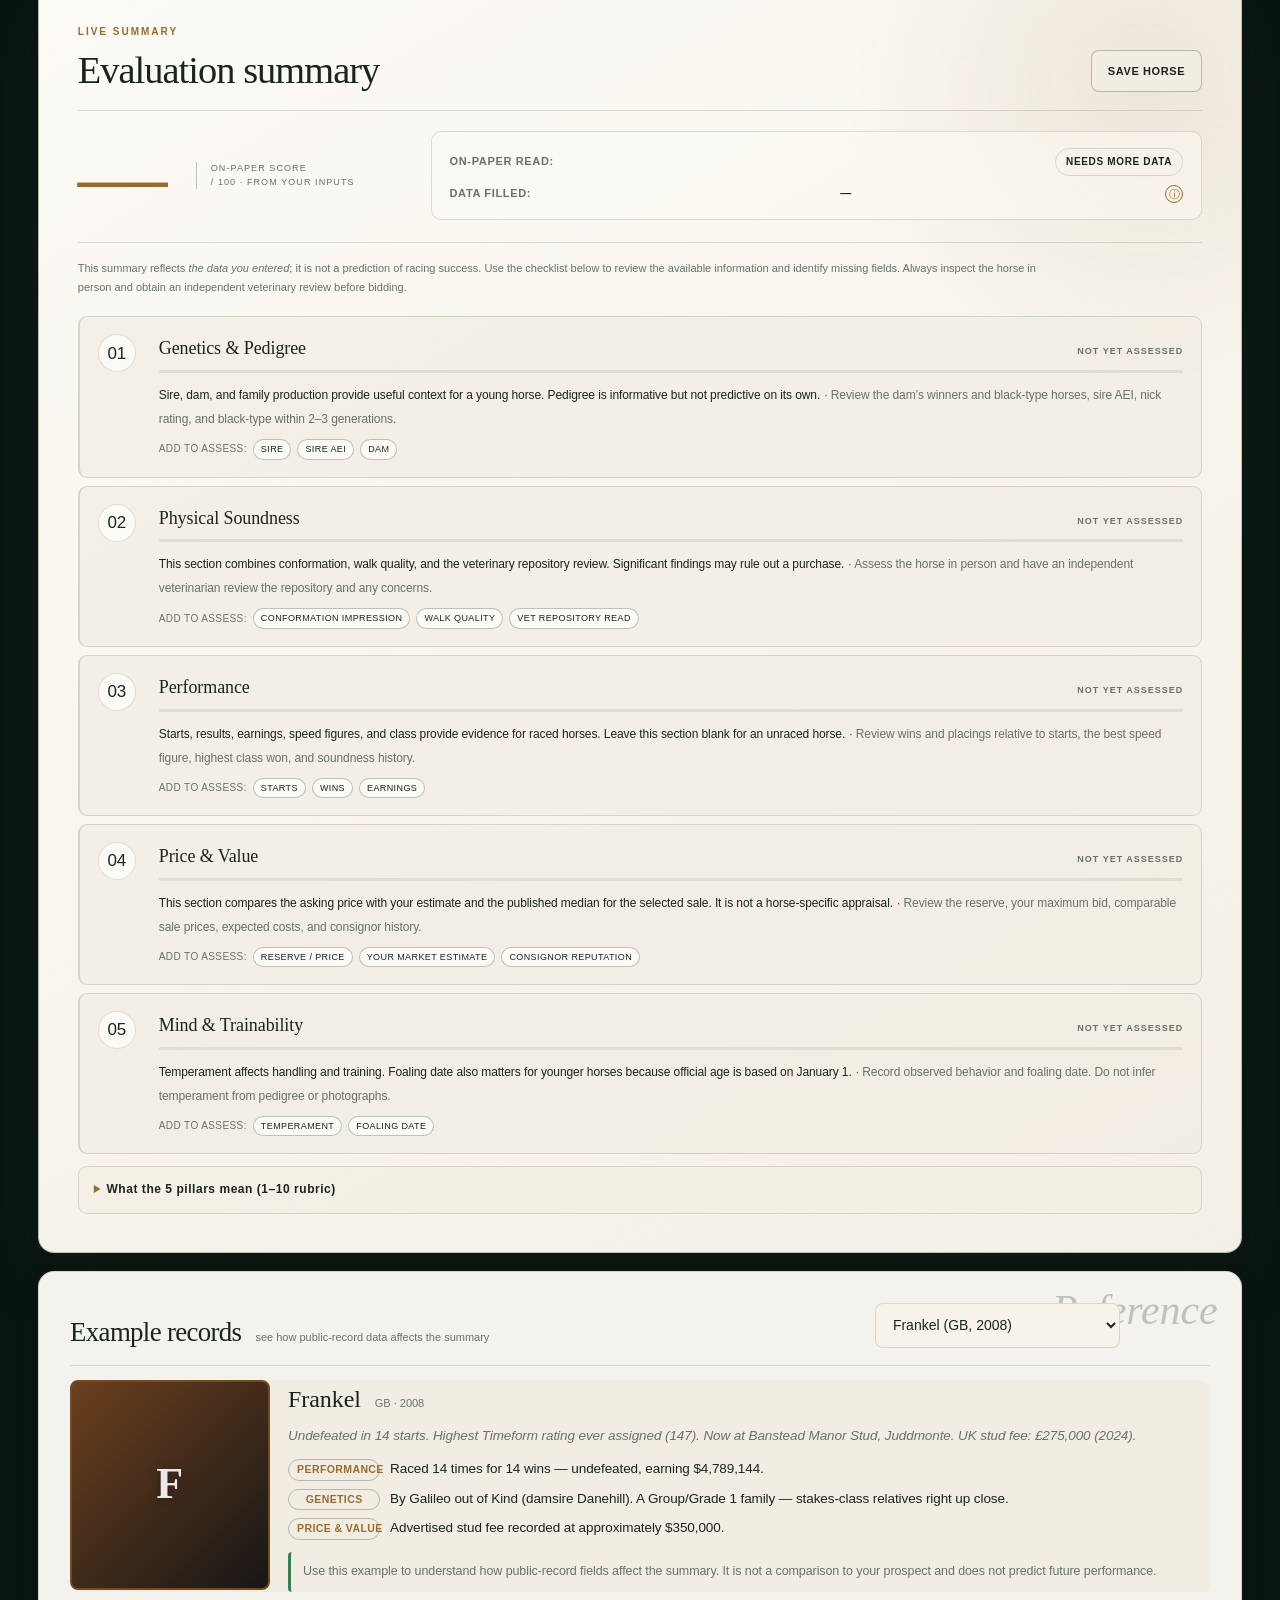
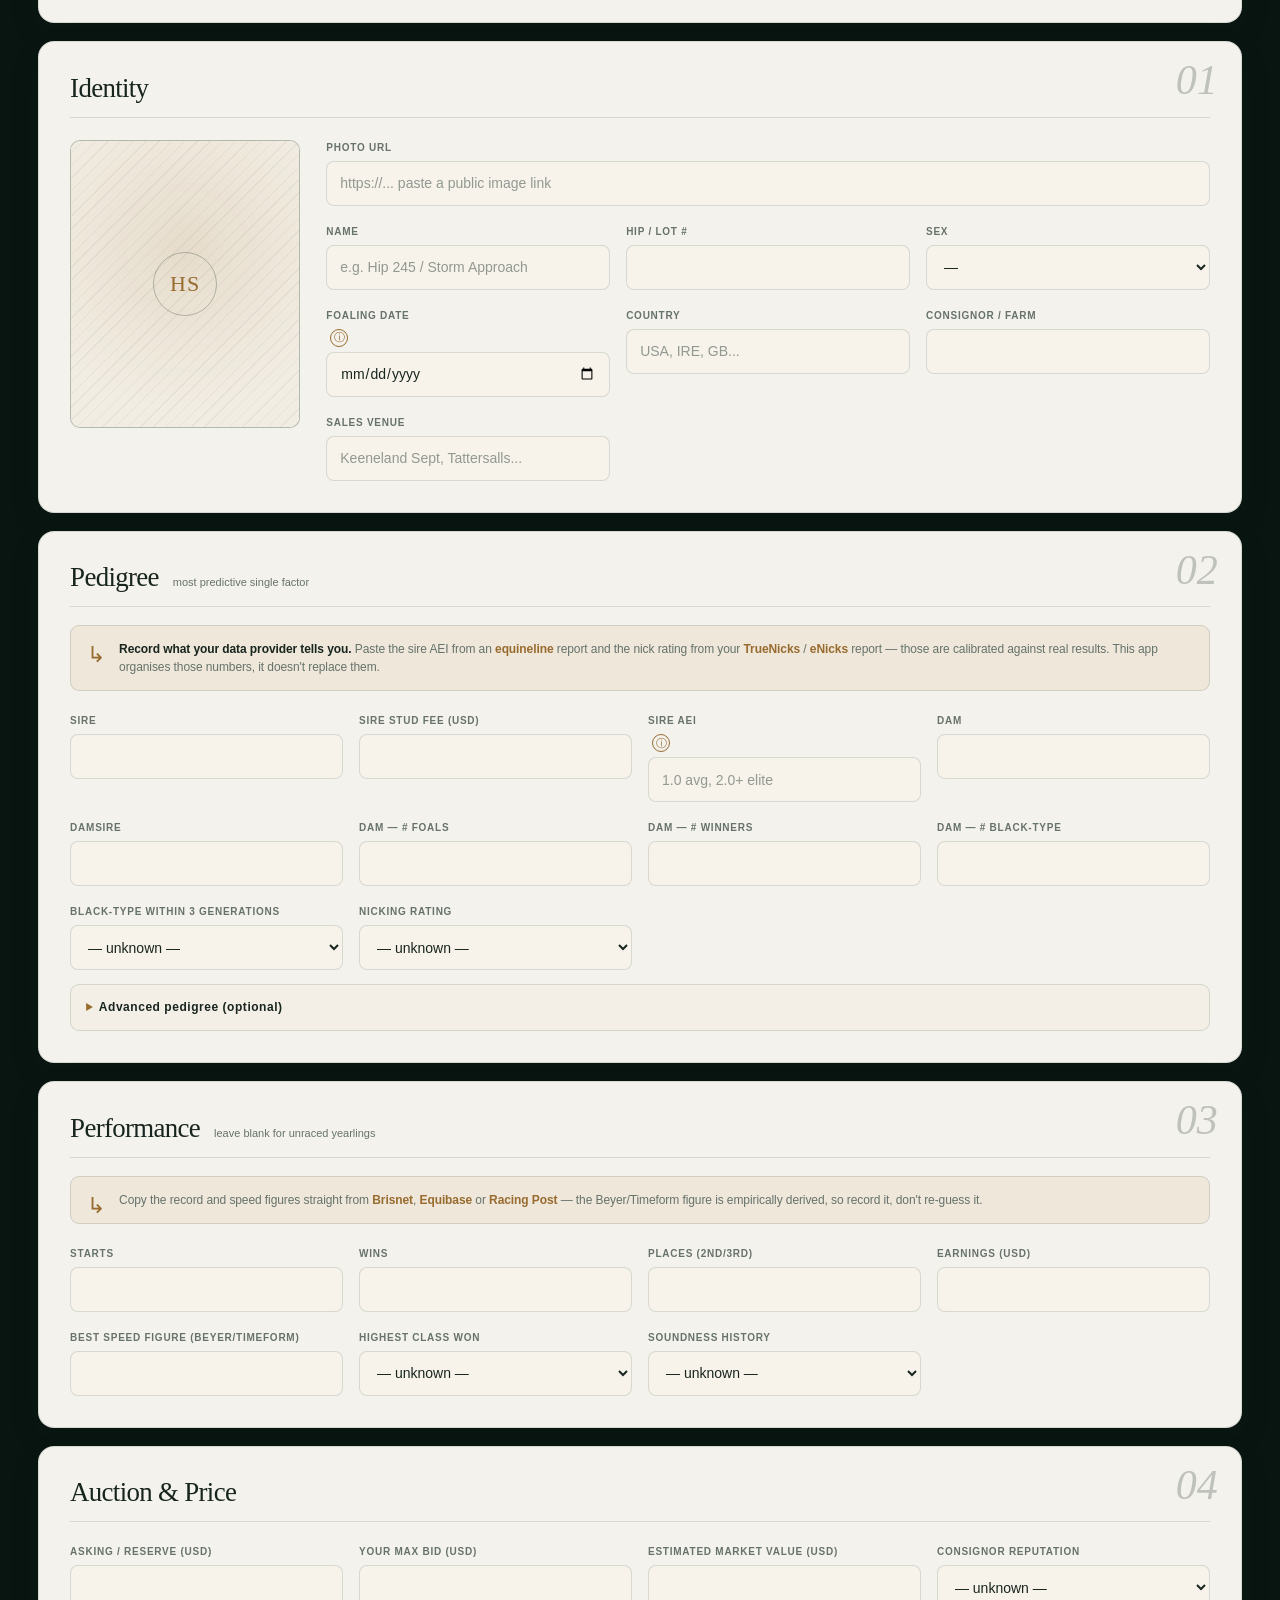
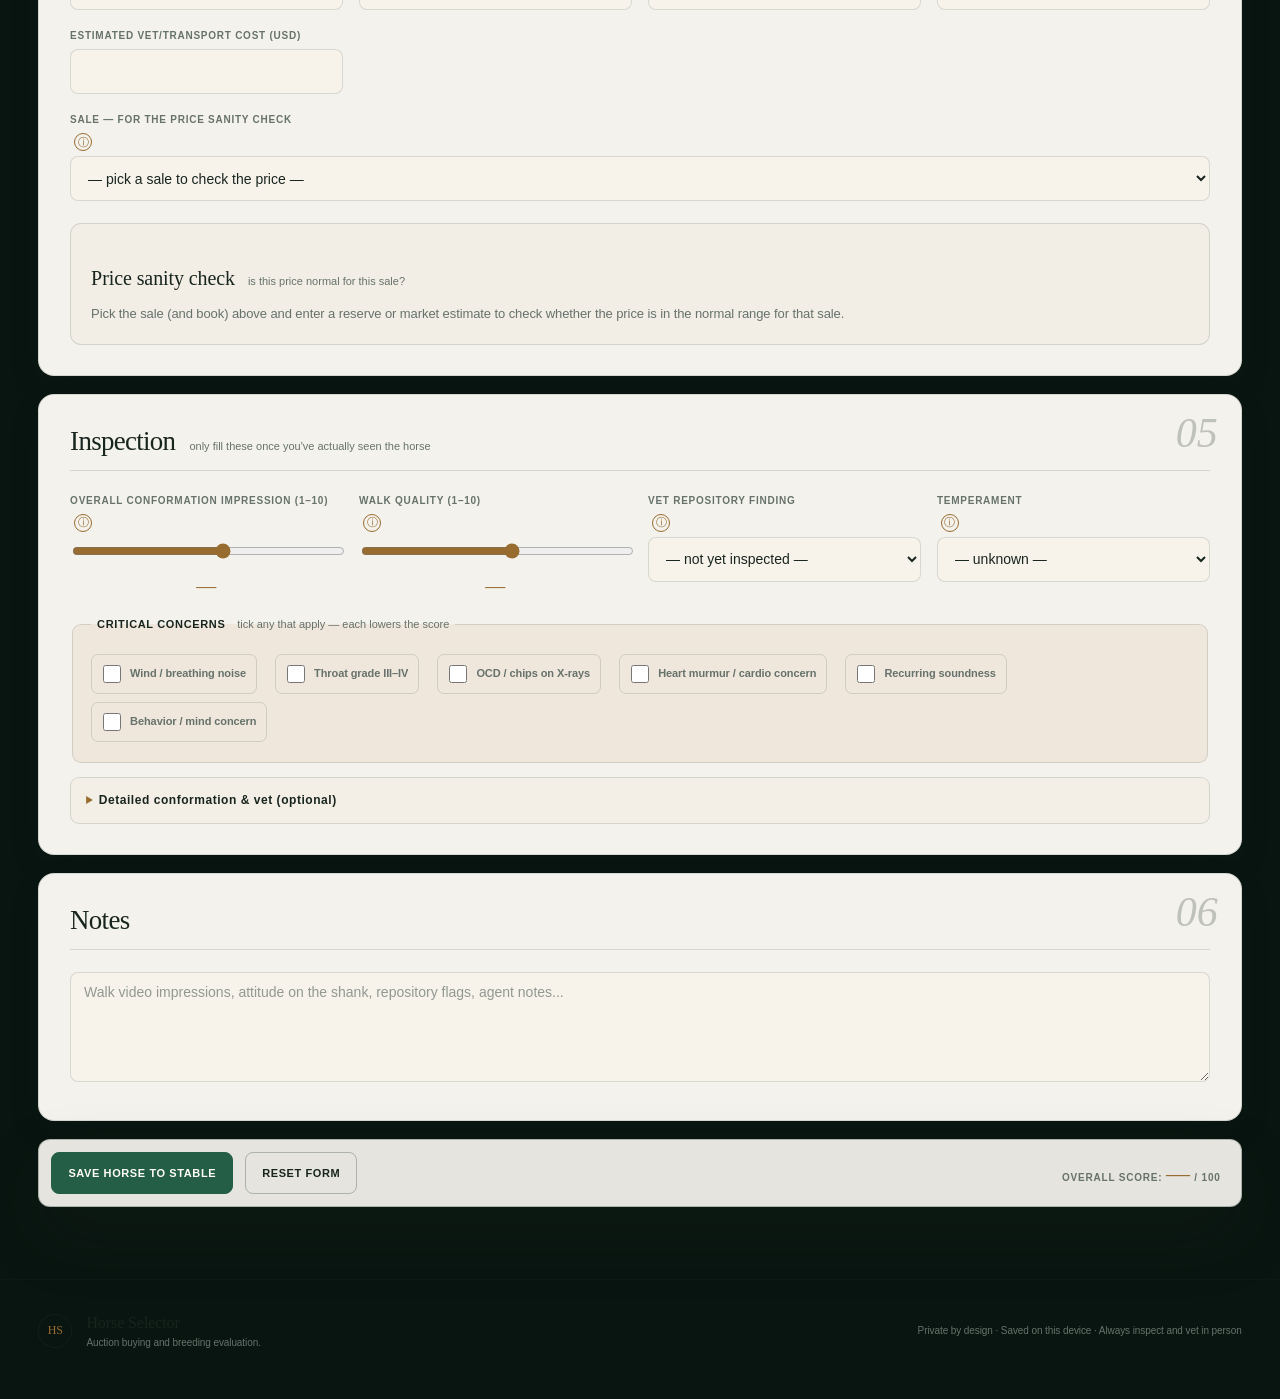
==== commit f7236cb7: "Retheme horse evaluation workspace" ====
--- a/index.html
+++ b/index.html
@@ -4,32 +4,46 @@
 <head>
   <meta charset="utf-8" />
   <meta name="viewport" content="width=device-width,initial-scale=1" />
-  <title>Horse Selector — Auction & Breeding</title>
+  <meta name="description"
+    content="A private bloodstock decision workspace for disciplined auction buying and breeding evaluation." />
+  <meta name="theme-color" content="#10241c" />
+  <title>Horse Selector — Bloodstock Decision Workspace</title>
   <link rel="stylesheet" href="styles.css" />
+  <link rel="stylesheet" href="design.css" />
 </head>
 
 <body>
 
   <header class="topbar">
     <div class="brand">
-      <span class="logo">🐎</span>
-      <div>
+      <span class="brand-mark" aria-hidden="true">
+        <svg viewBox="0 0 48 48" role="img">
+          <path d="M14 37c3-8 4-15 2-22 5 1 9 0 13-5 1 4 4 7 8 9-1 7-5 12-11 15-2 1-4 3-5 6" />
+          <path d="M17 20c4 3 9 4 15 1M28 11l-2-5M34 16l4-4M13 38h20" />
+          <circle cx="29" cy="17" r="1" />
+        </svg>
+      </span>
+      <div class="brand-copy">
+        <span class="brand-kicker">Auction &amp; breeding evaluation</span>
         <h1>Horse Selector</h1>
-        <p class="tag">Auction buying &amp; breeding evaluation</p>
+        <p class="tag">Private, browser-based decision tool</p>
       </div>
     </div>
     <div class="mode-toggle">
-      <label>Mode: <button type="button" class="info" id="btnModeInfo"
-          style="margin-left: 4px; font-size: 14px; padding: 2px 6px;"
-          data-info="Auction Buy: weights performance + value. Breeding Mare: weights her proven foals. Breeding Stallion: weights his progeny earnings.">ⓘ</button></label>
-      <select id="mode">
-        <option value="auction">Auction Buy</option>
-        <option value="breeding-mare">Breeding — Mare</option>
-        <option value="breeding-stallion">Breeding — Stallion</option>
-      </select>
-      <button id="btnWeights" class="btn ghost">⚖ Weights</button>
-      <button id="btnAbout" class="btn ghost about-btn">? Help</button>
-      <button id="btnTheme" class="btn ghost theme-btn">☀ Light</button>
+      <div class="mode-field">
+        <label for="mode">Evaluation mode <button type="button" class="info" id="btnModeInfo"
+            data-info="Auction Buy weights performance and value. Breeding Mare weights proven foals. Breeding Stallion weights progeny earnings.">i</button></label>
+        <select id="mode">
+          <option value="auction">Auction purchase</option>
+          <option value="breeding-mare">Breeding · Mare</option>
+          <option value="breeding-stallion">Breeding · Stallion</option>
+        </select>
+      </div>
+      <div class="utility-actions">
+        <button id="btnWeights" class="btn ghost"><span aria-hidden="true">◎</span> Weights</button>
+        <button id="btnAbout" class="btn ghost about-btn"><span aria-hidden="true">?</span> Guide</button>
+        <button id="btnTheme" class="btn ghost theme-btn">Light theme</button>
+      </div>
     </div>
   </header>
 
@@ -41,11 +55,12 @@
   </div>
 
   <nav class="tabs">
-    <button class="tab active" data-view="form">Add / Edit Horse</button>
-    <button class="tab" data-view="list">Saved Horses (<span id="countSaved">0</span>)</button>
-    <button class="tab" data-view="compare">Compare</button>
-    <button class="tab" data-view="data">Import / Export</button>
-    <button class="tab" data-view="guide">Selection Guide</button>
+    <button class="tab active" data-view="form"><span class="tab-index">01</span> Evaluate</button>
+    <button class="tab" data-view="list"><span class="tab-index">02</span> Saved <span class="tab-count"
+        id="countSaved">0</span></button>
+    <button class="tab" data-view="compare"><span class="tab-index">03</span> Compare</button>
+    <button class="tab" data-view="data"><span class="tab-index">04</span> Data</button>
+    <button class="tab" data-view="guide"><span class="tab-index">05</span> Guide</button>
   </nav>
 
   <main>
@@ -53,25 +68,49 @@
     <!-- ============== FORM VIEW ============== -->
     <section id="view-form" class="view active">
 
+      <section class="editorial-masthead" aria-labelledby="workspaceTitle">
+        <div class="masthead-copy">
+          <span class="eyebrow">Horse evaluation workspace</span>
+          <h2 id="workspaceTitle">Evaluate a horse before<br /><em>you bid or breed.</em></h2>
+          <p>Record pedigree, inspection, performance, and sale data in one place. The score summarizes your inputs;
+            it does not predict racing success.</p>
+          <div class="masthead-actions">
+            <a class="btn primary" href="#assessment">Start an evaluation <span aria-hidden="true">→</span></a>
+            <button type="button" class="btn glass glossary-btn" id="btnGlossary">View glossary</button>
+          </div>
+        </div>
+        <div class="masthead-proof" aria-label="Evaluation details">
+          <div><strong>5</strong><span>assessment areas</span></div>
+          <div><strong>9</strong><span>scoring categories</span></div>
+          <div><strong>Local</strong><span>saved on this device</span></div>
+        </div>
+      </section>
+
       <div id="welcomeCard" class="card welcome-card hidden">
         <button class="welcome-close" id="btnCloseWelcome" aria-label="Dismiss welcome">✕</button>
-        <h2>👋 New here? Start with these three</h2>
+        <span class="eyebrow">New to Horse Selector?</span>
+        <h2>A simple way to start</h2>
         <ol class="welcome-steps">
-          <li><strong>See what great looks like.</strong> Load a legend below (try Frankel) and read the
-            <em>Learn from the legends</em> card.</li>
-          <li><strong>Try your own horse.</strong> Click <em>Enter your own horse</em> — the <em>guided read</em>
-            shows what to look at, why it matters, and what you still need.</li>
-          <li><strong>Get a second opinion.</strong> Save it, then hit <em>Report</em> to print or send a
-            due-diligence sheet to your agent &amp; vet.</li>
+          <li><strong>Load an example.</strong> Choose a public-record horse below to see how completed fields affect
+            the summary.</li>
+          <li><strong>Enter your own horse.</strong> The evaluation summary shows the data entered and what is still
+            missing.</li>
+          <li><strong>Save a report.</strong> Print or share the recorded information with your agent and veterinarian.</li>
         </ol>
-        <p class="welcome-note">A notebook that organises your judgement and teaches the basics — not a crystal
-          ball. Always inspect and vet in person before bidding.</p>
-      </div>
-
-      <div class="card preset-card">
-        <h2>Quick Load — Real Horse Presets <span class="hint">verified public-record data</span></h2>
+        <p class="welcome-note">This tool organizes the information you enter. It does not predict racing performance
+          or replace an in-person inspection and independent veterinary review.</p>
+      </div>
+
+      <div class="card preset-card" id="assessment">
+        <div class="card-title-row">
+          <div>
+            <span class="eyebrow">Start with an example</span>
+            <h2>Load an example or enter your own horse</h2>
+          </div>
+          <span class="source-badge">Verified public records</span>
+        </div>
         <div class="preset-row">
-          <select id="presetSelect">
+          <select id="presetSelect" aria-label="Famous horse preset">
             <option value="">— Choose a famous horse to auto-fill —</option>
           </select>
           <button type="button" class="btn primary" id="btnQuickSave">Save horse</button>
@@ -82,27 +121,39 @@
           actually inspected the horse. Anything left blank is treated as <em>unknown</em>, not "clean".
         </p>
         <div class="preset-actions">
-          <span><strong>OR</strong> <button type="button" class="btn ghost" id="btnEnterOwnHorse">Enter your own horse
-              to evaluate</button></span>
-          <button type="button" class="btn ghost glossary-btn" id="btnGlossary">📖 New to this? Glossary of
-            terms</button>
+          <span class="or-divider">or</span>
+          <button type="button" class="btn ghost" id="btnEnterOwnHorse">Enter your own horse <span
+              aria-hidden="true">→</span></button>
         </div>
       </div>
 
       <!-- Unsaved-draft restore banner -->
       <div id="draftBanner" class="draft-banner hidden">
-        <span>💾 You have an unsaved horse from last time<span id="draftBannerName" class="draft-name"></span>.</span>
+        <span>You have an unsaved horse from last time<span id="draftBannerName" class="draft-name"></span>.</span>
         <button type="button" class="btn primary" id="btnRestoreDraft">Restore it</button>
         <button type="button" class="btn ghost" id="btnDiscardDraft">Discard</button>
       </div>
 
       <form id="horseForm" autocomplete="off">
 
+        <nav class="form-jump-nav" aria-label="Assessment sections">
+          <span>Sections</span>
+          <a href="#identity">Profile</a>
+          <a href="#pedigree">Pedigree</a>
+          <a href="#performance">Performance</a>
+          <a href="#auction">Market</a>
+          <a href="#inspection">Inspection</a>
+          <a href="#notes">Notes</a>
+        </nav>
+
         <!-- HERO: guided read (a teaching checklist, not a verdict) -->
-        <div class="card hero-card">
+        <div class="card hero-card assessment-dashboard">
           <div class="hero-head">
-            <h2 style="margin: 0;">Your guided read <span class="hint">live — a checklist, not a verdict</span></h2>
-            <button type="button" class="btn" id="btnSaveFromHero">💾 Save horse</button>
+            <div>
+              <span class="eyebrow">Live summary</span>
+              <h2>Evaluation summary</h2>
+            </div>
+            <button type="button" class="btn" id="btnSaveFromHero">Save horse</button>
           </div>
 
           <div class="read-strip">
@@ -119,10 +170,9 @@
             </div>
           </div>
           <p class="hint hero-hint">
-            This is a structured roll-up of <em>the data you entered</em> — not a prediction of racing success.
-            Even the strongest signals at the yearling stage explain only a small share of how a horse turns out.
-            Use the checklist below to see <em>what to look at, why, and where you still need to dig</em>. Never bid
-            without in-person inspection and an independent vet review.
+            This summary reflects <em>the data you entered</em>; it is not a prediction of racing success.
+            Use the checklist below to review the available information and identify missing fields. Always inspect
+            the horse in person and obtain an independent veterinary review before bidding.
           </p>
 
           <div id="pillarChecklist" class="pillar-checklist"></div>
@@ -170,22 +220,21 @@
         </div>
 
         <!-- LEARN FROM THE LEGENDS (education, not a leaderboard) -->
-        <div class="card legends-card">
+        <div class="card legends-card form-card" data-step="Reference">
           <div class="legends-head">
-            <h2 style="margin:0;">Learn from the legends <span class="hint">what an elite page looks like — and
-                why</span></h2>
+            <h2 style="margin:0;">Example records <span class="hint">see how public-record data affects the summary</span></h2>
             <select id="legendSelect" aria-label="Choose a legendary horse to learn from"></select>
           </div>
           <div id="legendPanel"></div>
         </div>
 
         <!-- IDENTITY -->
-        <div class="card">
+        <div class="card form-card" id="identity" data-step="01">
           <h2>Identity</h2>
           <div class="identity-row">
             <div class="photo-preview-wrap">
               <img id="photoPreview" class="photo-preview" alt="" referrerpolicy="no-referrer" />
-              <div id="photoPlaceholder" class="photo-preview-placeholder">🐎</div>
+              <div id="photoPlaceholder" class="photo-preview-placeholder"><span class="ph-monogram">HS</span></div>
             </div>
             <div class="identity-fields grid">
               <label class="full">Photo URL <input name="photoUrl" type="url"
@@ -213,9 +262,9 @@
         </div>
 
         <!-- PEDIGREE -->
-        <div class="card">
+        <div class="card form-card" id="pedigree" data-step="02">
           <h2>Pedigree <span class="hint">most predictive single factor</span></h2>
-          <p class="provider-tip">📥 <strong>Record what your data provider tells you.</strong> Paste the sire AEI from
+          <p class="provider-tip"><strong>Record what your data provider tells you.</strong> Paste the sire AEI from
             an <em>equineline</em> report and the nick rating from your <em>TrueNicks</em> / <em>eNicks</em> report —
             those are calibrated against real results. This app organises those numbers, it doesn't replace them.</p>
           <div class="grid">
@@ -263,9 +312,9 @@
         </div>
 
         <!-- PERFORMANCE -->
-        <div class="card">
+        <div class="card form-card" id="performance" data-step="03">
           <h2>Performance <span class="hint">leave blank for unraced yearlings</span></h2>
-          <p class="provider-tip">📥 Copy the record and speed figures straight from <em>Brisnet</em>, <em>Equibase</em>
+          <p class="provider-tip">Copy the record and speed figures straight from <em>Brisnet</em>, <em>Equibase</em>
             or <em>Racing Post</em> — the Beyer/Timeform figure is empirically derived, so record it, don't re-guess it.</p>
           <div class="grid">
             <label>Starts <input type="number" name="pStarts" min="0" /></label>
@@ -296,7 +345,7 @@
         </div>
 
         <!-- AUCTION & PRICE -->
-        <div class="card">
+        <div class="card form-card" id="auction" data-step="04">
           <h2>Auction &amp; Price</h2>
           <div class="grid">
             <label>Asking / Reserve (USD) <input type="number" name="aReserve" min="0" step="500" /></label>
@@ -319,13 +368,13 @@
             </label>
           </div>
           <div class="price-sanity-wrap">
-            <h3 class="ps-title">💵 Price sanity check <span class="hint">is this price normal for this sale?</span></h3>
+            <h3 class="ps-title">Price sanity check <span class="hint">is this price normal for this sale?</span></h3>
             <div id="priceSanity"></div>
           </div>
         </div>
 
         <!-- INSPECTION (replaces 10 conformation sliders + 5 vet selects) -->
-        <div class="card">
+        <div class="card form-card" id="inspection" data-step="05">
           <h2>Inspection <span class="hint">only fill these once you've actually seen the horse</span></h2>
           <div class="grid">
             <label>Overall conformation impression (1–10) <button type="button" class="info"
@@ -451,7 +500,7 @@
         </div>
 
         <!-- BREEDING — only visible in matching mode -->
-        <div class="card mare-only">
+        <div class="card form-card mare-only" data-step="06">
           <h2>Breeding — Mare</h2>
           <div class="grid">
             <label>Mare age <input type="number" name="bMareAge" min="0" /></label>
@@ -469,7 +518,7 @@
           </div>
         </div>
 
-        <div class="card stallion-only">
+        <div class="card form-card stallion-only" data-step="06">
           <h2>Breeding — Stallion</h2>
           <div class="grid">
             <label>Stud fee (USD) <input type="number" name="bStudFee" min="0" step="500" /></label>
@@ -498,7 +547,7 @@
         </div>
 
         <!-- NOTES -->
-        <div class="card">
+        <div class="card form-card" id="notes" data-step="06">
           <h2>Notes</h2>
           <label class="full">
             <textarea name="notes" rows="3"
@@ -507,7 +556,7 @@
         </div>
 
         <div class="form-actions">
-          <button type="submit" class="btn primary">💾 Save Horse</button>
+          <button type="submit" class="btn primary">Save horse to stable</button>
           <button type="button" id="btnReset" class="btn ghost">Reset Form</button>
           <span class="live-score">Overall Score: <strong id="liveScore">—</strong> / 100</span>
         </div>
@@ -517,53 +566,109 @@
 
     <!-- ============== LIST VIEW ============== -->
     <section id="view-list" class="view">
+      <header class="view-header">
+        <div>
+          <span class="eyebrow">Saved records</span>
+          <h2>Saved horses</h2>
+          <p>Search, filter, and update the horses you have evaluated.</p>
+        </div>
+        <span class="view-number">02</span>
+      </header>
+      <div id="listOverview" class="list-overview"></div>
       <div class="toolbar">
-        <input id="search" placeholder="Search by name, sire, dam..." />
-        <select id="sortBy">
+        <input id="search" placeholder="Search by name, sire, dam, hip..." />
+        <select id="sortBy" aria-label="Sort horses">
           <option value="score">Sort: Overall Score</option>
           <option value="value">Sort: Value Score (score / price)</option>
           <option value="name">Sort: Name</option>
           <option value="price">Sort: Price (low → high)</option>
           <option value="date">Sort: Date Added</option>
         </select>
+        <select id="statusFilter" aria-label="Filter by status">
+          <option value="">All statuses</option>
+          <option value="watching">Watching</option>
+          <option value="shortlist">Shortlist</option>
+          <option value="passed">Passed</option>
+          <option value="bought">Bought</option>
+        </select>
+        <button class="btn" id="btnShortlist" title="A compact printable / exportable shortlist">Sale-day sheet</button>
       </div>
       <div id="horseList" class="horse-list"></div>
     </section>
 
     <!-- ============== COMPARE VIEW ============== -->
     <section id="view-compare" class="view">
-      <p class="hint">Select 2–4 horses to compare side-by-side.</p>
+      <header class="view-header">
+        <div>
+          <span class="eyebrow">Comparison</span>
+          <h2>Compare horses</h2>
+          <p>Select 2–4 horses to compare their five assessment areas and recorded fields.</p>
+        </div>
+        <span class="view-number">03</span>
+      </header>
       <div id="compareSelect" class="compare-select"></div>
+      <div id="compareRadar"></div>
       <div id="compareTable"></div>
     </section>
 
     <!-- ============== DATA VIEW ============== -->
     <section id="view-data" class="view">
-      <div class="card">
+      <header class="view-header">
+        <div>
+          <span class="eyebrow">Backup and transfer</span>
+          <h2>Import and export</h2>
+          <p>Back up or transfer your saved records. Horse data is not sent to a server.</p>
+        </div>
+        <span class="view-number">04</span>
+      </header>
+      <div class="data-grid">
+      <div class="card data-card data-card-featured">
         <h2>Export &amp; backup</h2>
-        <p class="data-safety">⚠️ <strong>Your horses live only in this browser</strong> (nothing is sent to a server).
+        <p class="data-safety"><strong>Your horses live only in this browser</strong> (nothing is sent to a server).
           Clearing browser data, switching devices, or a lost phone will erase them. Export a JSON backup regularly —
           it's the only copy you control.</p>
         <p>Download all saved horses as CSV (spreadsheet-ready) or JSON (full backup).</p>
-        <button class="btn primary" id="btnExportJSON">⬇ Export JSON backup</button>
-        <button class="btn" id="btnExportCSV">⬇ Export CSV</button>
+        <button class="btn primary" id="btnExportJSON">Export JSON backup</button>
+        <button class="btn" id="btnExportCSV">Export CSV</button>
         <div id="backupStatus" class="backup-status"></div>
       </div>
-      <div class="card">
+      <div class="card data-card">
         <h2>Import</h2>
         <p>Load a previously exported JSON backup. <strong>Replaces current data.</strong></p>
         <input type="file" id="importFile" accept=".json" />
       </div>
-      <div class="card danger">
+      <div class="card data-card">
+        <h2>Bulk add from a catalogue</h2>
+        <details class="advanced-block">
+          <summary>Paste a list of horses to add them all at once</summary>
+          <p class="hint" style="margin:8px 0">One horse per line: <code>Name/Hip, Sire, Dam, Reserve</code> (comma-,
+            pipe- or tab-separated; only the name is required). Great for building a shortlist fast from a sale
+            catalogue, then filling in details later.</p>
+          <textarea id="bulkInput" rows="5"
+            placeholder="Hip 42, Into Mischief, Leslie's Lady, 120000&#10;Hip 88, Curlin, Sheriff's Deputy, 80000&#10;Hip 210"></textarea>
+          <div style="margin-top:10px"><button type="button" class="btn primary" id="btnBulkAdd">Add these
+              horses</button></div>
+        </details>
+      </div>
+      <div class="card danger data-card">
         <h2>Danger Zone</h2>
-        <button class="btn danger" id="btnClear">🗑 Clear All Data</button>
+        <button class="btn danger" id="btnClear">Clear all data</button>
+      </div>
       </div>
     </section>
 
     <!-- ============== GUIDE VIEW ============== -->
     <section id="view-guide" class="view">
+      <header class="view-header">
+        <div>
+          <span class="eyebrow">Help and definitions</span>
+          <h2>Selection guide</h2>
+          <p>Definitions and context for the fields used in the evaluation.</p>
+        </div>
+        <span class="view-number">05</span>
+      </header>
       <article class="card guide">
-        <h2>Selection Guide — What the factors mean</h2>
+        <h2>Reading the page</h2>
 
         <h3>Pedigree (≈ 30% of score)</h3>
         <ul>
@@ -645,7 +750,7 @@
             completeness gauge for your own inputs, <em>not</em> a probability that the horse will run well.</li>
         </ul>
 
-        <h3>How to read the score honestly</h3>
+        <h3>How to interpret the score</h3>
         <ul>
           <li><strong>No score predicts a racehorse.</strong> In published work, even the single best signal available at
             the yearling stage — the sale price itself, which already bakes in every agent's and vet's opinion —
@@ -656,9 +761,9 @@
             the score by price, the cheaper of two similar horses always ranks higher — it does not compare price to
             what a horse like this <em>should</em> cost. Use it to surface cheap horses worth a second look, not as a
             statement that a horse is underpriced.</li>
-          <li><strong>Presets are a learning benchmark.</strong> Secretariat, Frankel and Winx score high because their
-            elite race records are entered for them. Seeing your prospect near an all-time great means your <em>inputs</em>
-            resemble theirs on the fields provided — it is a teaching reference, not a claim your horse is in their class.</li>
+          <li><strong>Example scores reflect completed fields.</strong> Secretariat, Frankel and Winx score highly
+            because their race records are included. A similar score only means that the entered fields produced a
+            similar result; it does not place a prospect in the same class.</li>
         </ul>
 
         <p class="disclaimer">This tool is a decision aid — a structured notebook for organizing your own judgement —
@@ -668,6 +773,12 @@
     </section>
 
   </main>
+
+  <footer class="site-footer">
+    <div class="footer-mark" aria-hidden="true">HS</div>
+    <p><strong>Horse Selector</strong><span>Auction buying and breeding evaluation.</span></p>
+    <p class="footer-note">Private by design · Saved on this device · Always inspect and vet in person</p>
+  </footer>
 
   <!-- WEIGHTS MODAL -->
   <div id="weightsModal" class="modal hidden" role="dialog" aria-modal="true" aria-label="Scoring weights">
@@ -690,7 +801,7 @@
   <div id="aboutModal" class="modal hidden" role="dialog" aria-modal="true" aria-label="About Horse Selector">
     <div class="modal-body about-modal-body">
       <div class="about-header">
-        <span class="logo">🐎</span>
+        <span class="logo">HS</span>
         <div>
           <h2>Horse Selector</h2>
           <p class="about-sub">Auction Buying &amp; Breeding Evaluation Tool</p>
@@ -705,17 +816,17 @@
 
         <div class="about-modes">
           <div class="about-mode-card">
-            <div class="about-mode-icon">🏷️</div>
+            <div class="about-mode-icon">01</div>
             <strong>Auction Buy</strong>
             <p>Score a yearling, weanling, or racing prospect before bidding</p>
           </div>
           <div class="about-mode-card">
-            <div class="about-mode-icon">🐴</div>
+            <div class="about-mode-icon">02</div>
             <strong>Breeding — Mare</strong>
             <p>Evaluate produce record, fertility, and pedigree for pairing</p>
           </div>
           <div class="about-mode-card">
-            <div class="about-mode-icon">⭐</div>
+            <div class="about-mode-icon">03</div>
             <strong>Breeding — Stallion</strong>
             <p>Compare by fee, progeny stats, and nick with your mares</p>
           </div>
@@ -782,26 +893,27 @@
 
         <h3>Key Features</h3>
         <ul class="about-features">
-          <li><strong>Guided read</strong> — The 5 pillars become a live teaching checklist: what to look at, why it
-            matters, your current read, and which fields you still need</li>
-          <li><strong>Learn from the legends</strong> — See why an elite horse's page is elite, in plain language</li>
-          <li><strong>Plain-language glossary</strong> — Every bit of jargon on the form, explained for first-timers</li>
-          <li><strong>Due-diligence report</strong> — One-click printable "bring this to your agent &amp; vet" summary
-            (read, pillars, red flags, price check, pre-bid checklist)</li>
+          <li><strong>Evaluation summary</strong> — Reviews five assessment areas and shows which fields are missing</li>
+          <li><strong>Example records</strong> — Shows how completed public-record fields affect the summary</li>
+          <li><strong>Glossary</strong> — Defines the terms used throughout the form</li>
+          <li><strong>Due-diligence report</strong> — Printable summary of the recorded fields, concerns, price check,
+            and pre-bid checklist</li>
           <li><strong>Price sanity check</strong> — Compares your reserve to a sale's real published median (13
             sales/books)</li>
           <li><strong>Auto-save draft</strong> — Your in-progress horse is saved as you type and offered back next
             visit</li>
-          <li><strong>Real Horse Presets</strong> — Load verified public-record data for 23 famous horses (Secretariat,
-            Frankel, Winx, etc.) with one click</li>
+          <li><strong>Example records</strong> — Load verified public-record data for 23 horses, including Secretariat,
+            Frankel, and Winx</li>
           <li><strong>Live Scoring</strong> — Overall score updates in real time as you fill the form</li>
-          <li><strong>Value Score</strong> — Overall Score ÷ price, surfacing quality below market price</li>
-          <li><strong>Side-by-side Compare</strong> — Select 2–4 horses; best/worst values highlighted automatically
-          </li>
+          <li><strong>Value Score</strong> — A rough overall-score-to-price ratio</li>
+          <li><strong>Side-by-side Compare</strong> — Select 2–4 horses; a 5-pillar radar chart plus a full
+            field-by-field table with best/worst highlighting</li>
+          <li><strong>Sale management</strong> — Tag horses Watching / Shortlist / Passed / Bought, filter by status,
+            and print a compact sale-day shortlist</li>
           <li><strong>CSV Export</strong> — Spreadsheet-ready export including all sub-scores for Excel or Google Sheets
           </li>
           <li><strong>JSON Backup</strong> — Full backup and restore of all records</li>
-          <li><strong>Custom Weights</strong> — Adjust how much each category counts per evaluation mode (⚖ Weights
+          <li><strong>Custom Weights</strong> — Adjust how much each category counts per evaluation mode (Weights
             button)</li>
           <li><strong>Selection Guide tab</strong> — Built-in reference explaining every factor and the research behind
             it</li>
@@ -836,7 +948,7 @@
   <div id="glossaryModal" class="modal hidden" role="dialog" aria-modal="true" aria-label="Glossary of terms">
     <div class="modal-body about-modal-body">
       <div class="about-header">
-        <span class="logo">📖</span>
+        <span class="logo">Aa</span>
         <div>
           <h2>Glossary — plain English</h2>
           <p class="about-sub">Every bit of jargon on this form, explained simply</p>
@@ -938,19 +1050,39 @@
   </div>
 
   <!-- DUE-DILIGENCE REPORT MODAL -->
-  <div id="reportModal" class="modal hidden" role="dialog" aria-modal="true" aria-label="Due-diligence report">
+  <div id="reportModal" class="modal print-modal hidden" role="dialog" aria-modal="true"
+    aria-label="Due-diligence report">
     <div class="modal-body report-modal-body">
       <div class="report-toolbar no-print">
         <span class="report-toolbar-title">📋 Due-diligence report</span>
         <div class="report-toolbar-actions">
           <button class="btn" id="btnShareReport">🔗 Copy link</button>
-          <button class="btn primary" id="btnPrintReport">🖨 Print / Save as PDF</button>
+          <button class="btn primary" id="btnPrintReport">Print / Save as PDF</button>
           <button class="btn ghost" id="btnCloseReport">✕ Close</button>
         </div>
       </div>
       <div id="reportContent"></div>
     </div>
   </div>
+
+  <!-- SALE-DAY SHORTLIST MODAL -->
+  <div id="shortlistModal" class="modal print-modal hidden" role="dialog" aria-modal="true"
+    aria-label="Sale-day shortlist">
+    <div class="modal-body report-modal-body">
+      <div class="report-toolbar no-print">
+        <span class="report-toolbar-title">Sale-day shortlist</span>
+        <div class="report-toolbar-actions">
+          <button class="btn" id="btnShortlistCsv">Export CSV</button>
+          <button class="btn primary" id="btnPrintShortlist">Print / Save as PDF</button>
+          <button class="btn ghost" id="btnCloseShortlist">✕ Close</button>
+        </div>
+      </div>
+      <div id="shortlistContent"></div>
+    </div>
+  </div>
+
+  <!-- Toast notifications (screen-reader announced) -->
+  <div id="toastHost" class="toast-host" role="status" aria-live="polite" aria-atomic="false"></div>
 
   <script src="presets.js"></script>
   <script src="sales-data.js"></script>
@@ -962,4 +1094,4 @@
   </script>
 </body>
 
-</html>+</html>
--- a/styles.css
+++ b/styles.css
@@ -1796,9 +1796,9 @@
 /* ---- print: show only the report ---- */
 @media print {
   @page { margin: 14mm; }
-  body:has(#reportModal:not(.hidden)) > *:not(#reportModal) { display: none !important; }
-  #reportModal:not(.hidden) { position: static; inset: auto; background: #fff; display: block; }
-  #reportModal:not(.hidden) .report-modal-body {
+  body:has(.print-modal:not(.hidden)) > *:not(.print-modal) { display: none !important; }
+  .print-modal:not(.hidden) { position: static; inset: auto; background: #fff; display: block; }
+  .print-modal:not(.hidden) .report-modal-body {
     max-width: none !important; width: 100% !important; max-height: none; overflow: visible;
     box-shadow: none; border: 0; background: #fff;
   }
@@ -1890,3 +1890,118 @@
 
 /* keyboard focus visibility (a11y) */
 :focus-visible { outline: 2px solid var(--accent); outline-offset: 2px; border-radius: 3px; }
+
+/* ======================================================================
+   Toast notifications (replace intrusive alert() popups)
+   ====================================================================== */
+.toast-host {
+  position: fixed;
+  left: 50%;
+  bottom: 24px;
+  transform: translateX(-50%);
+  z-index: 300;
+  display: flex;
+  flex-direction: column;
+  gap: 8px;
+  align-items: center;
+  pointer-events: none;
+  width: max-content;
+  max-width: 92vw;
+}
+.toast {
+  pointer-events: auto;
+  background: var(--panel);
+  color: var(--text);
+  border: 1px solid var(--border-strong);
+  border-left: 4px solid var(--primary);
+  border-radius: 8px;
+  padding: 11px 16px;
+  font-size: 14px;
+  font-weight: 500;
+  box-shadow: 0 10px 30px rgba(0, 0, 0, 0.35);
+  opacity: 0;
+  transform: translateY(12px);
+  transition: opacity 0.25s ease, transform 0.25s ease;
+  max-width: 92vw;
+}
+.toast.show { opacity: 1; transform: translateY(0); }
+.toast-success { border-left-color: var(--good); }
+.toast-info { border-left-color: var(--accent); }
+.toast-error { border-left-color: var(--bad); }
+@media (prefers-reduced-motion: reduce) {
+  .toast { transition: opacity 0.25s ease; transform: none; }
+  .toast.show { transform: none; }
+}
+
+/* ======================================================================
+   Feature pass: list overview + status, compare radar, shortlist, bulk add
+   ====================================================================== */
+
+/* --- list overview strip --- */
+.list-overview {
+  display: flex;
+  flex-wrap: wrap;
+  align-items: center;
+  gap: 8px 14px;
+  margin-bottom: 12px;
+  font-size: 13px;
+}
+.list-overview:empty { display: none; }
+.ov-count { font-weight: 700; color: var(--text); }
+.ov-group { display: inline-flex; gap: 6px; flex-wrap: wrap; }
+.ov-chip {
+  display: inline-block; padding: 2px 9px; border-radius: 100px;
+  font-size: 12px; font-weight: 600; border: 1px solid currentColor;
+}
+.ov-buy { color: var(--good); }
+.ov-short { color: var(--warn); }
+.ov-pass { color: var(--bad); }
+.ov-stg { color: var(--accent); }
+
+/* --- card head + status select --- */
+.card-head {
+  display: flex; align-items: flex-start; justify-content: space-between; gap: 8px;
+}
+.card-head h3 { margin: 0 0 0 0; }
+.card-status {
+  width: auto; min-width: 0; flex: 0 0 auto;
+  font-size: 11.5px; padding: 4px 6px; border-radius: 100px;
+  background: var(--panel-2); color: var(--muted); border: 1px solid var(--border);
+  cursor: pointer;
+}
+.card-status.stg-watch  { color: var(--accent); border-color: var(--accent); }
+.card-status.stg-short  { color: var(--warn);   border-color: var(--warn); }
+.card-status.stg-pass   { color: var(--bad);    border-color: var(--bad); }
+.card-status.stg-bought { color: var(--good);   border-color: var(--good); background: color-mix(in srgb, var(--good) 12%, var(--panel-2)); }
+.horse-card.has-status { border-top-color: currentColor; }
+
+/* --- compare radar --- */
+.radar-wrap {
+  display: flex; flex-wrap: wrap; align-items: center; gap: 16px;
+  background: var(--panel); border: 1px solid var(--border); border-radius: 12px;
+  padding: 16px 18px; margin-bottom: 16px; box-shadow: 0 6px 20px rgba(0,0,0,.14);
+}
+.radar-svg { width: 320px; max-width: 100%; height: auto; flex: 0 0 auto; }
+.radar-legend { display: flex; flex-direction: column; gap: 8px; }
+.radar-leg { display: inline-flex; align-items: center; gap: 8px; font-size: 14px; color: var(--text); }
+.radar-dot { width: 12px; height: 12px; border-radius: 3px; flex: 0 0 auto; }
+
+/* --- shortlist table --- */
+.sl-doc { padding: 26px 24px 24px; }
+.sl-table { width: 100%; }
+.sl-table th { font-size: 11px; text-transform: uppercase; letter-spacing: .4px; color: var(--muted);
+  text-align: left; padding: 8px; border-bottom: 2px solid var(--border-strong); }
+.sl-table td { padding: 9px 8px; border-bottom: 1px solid var(--border); font-size: 13px; vertical-align: top; }
+.sl-num { text-align: right; font-variant-numeric: tabular-nums; white-space: nowrap; }
+.sl-ped { font-size: 11.5px; color: var(--muted); }
+.sl-stop { color: var(--bad); font-weight: 700; }
+
+/* --- bulk add textarea --- */
+#bulkInput { font-family: ui-monospace, SFMono-Regular, Menlo, Consolas, monospace; font-size: 13px; }
+
+@media (max-width: 700px) {
+  .radar-wrap { flex-direction: column; align-items: stretch; }
+  .radar-svg { width: 100%; max-width: 340px; margin: 0 auto; }
+  .toolbar { flex-direction: column; }
+  .toolbar #btnShortlist { width: 100%; }
+}
--- a/design.css
+++ b/design.css
@@ -0,0 +1,1815 @@
+/* Horse Selector 2.0 — editorial bloodstock workspace */
+
+:root {
+  --bg: #091510;
+  --panel: #10231b;
+  --panel-2: #162d23;
+  --panel-3: #1b382b;
+  --border: rgba(226, 207, 166, 0.14);
+  --border-strong: rgba(226, 207, 166, 0.3);
+  --text: #f3f1e9;
+  --muted: #9aaa9f;
+  --accent: #d5b46d;
+  --accent-2: #a77d3b;
+  --primary: #d2ae62;
+  --good: #75b98e;
+  --warn: #d39b58;
+  --bad: #d36e64;
+  --topbar-bg1: #0b1913;
+  --topbar-bg2: #10231a;
+  --serif: "Iowan Old Style", "Baskerville", "Times New Roman", serif;
+  --sans: Inter, ui-sans-serif, -apple-system, BlinkMacSystemFont, "Segoe UI", sans-serif;
+  --shadow-sm: 0 12px 36px rgba(0, 0, 0, 0.16);
+  --shadow-lg: 0 28px 80px rgba(0, 0, 0, 0.34);
+  --radius: 16px;
+}
+
+body.light {
+  --bg: #eee9df;
+  --panel: #fcfaf5;
+  --panel-2: #f2ede3;
+  --panel-3: #e7dfd0;
+  --border: rgba(39, 65, 51, 0.15);
+  --border-strong: rgba(39, 65, 51, 0.3);
+  --text: #18251e;
+  --muted: #66726b;
+  --accent: #986b2f;
+  --accent-2: #744b1e;
+  --primary: #245e46;
+  --good: #367d54;
+  --warn: #9b642e;
+  --bad: #a7463e;
+  --topbar-bg1: #f7f3ea;
+  --topbar-bg2: #efe8dc;
+  --shadow-sm: 0 12px 36px rgba(39, 46, 38, 0.07);
+  --shadow-lg: 0 28px 70px rgba(45, 48, 40, 0.14);
+}
+
+html {
+  scroll-behavior: smooth;
+  scroll-padding-top: 96px;
+}
+
+body {
+  font-family: var(--sans);
+  font-size: 15px;
+  line-height: 1.6;
+  letter-spacing: -0.006em;
+  background:
+    radial-gradient(circle at 12% 4%, rgba(166, 124, 60, 0.08), transparent 27rem),
+    linear-gradient(180deg, var(--bg) 0%, color-mix(in srgb, var(--bg) 93%, #000 7%) 100%);
+  background-attachment: fixed;
+}
+
+body::before {
+  content: "";
+  position: fixed;
+  inset: 0;
+  pointer-events: none;
+  opacity: 0.22;
+  z-index: -1;
+  background-image: url("data:image/svg+xml,%3Csvg viewBox='0 0 180 180' xmlns='http://www.w3.org/2000/svg'%3E%3Cfilter id='n'%3E%3CfeTurbulence type='fractalNoise' baseFrequency='.9' numOctaves='2' stitchTiles='stitch'/%3E%3C/filter%3E%3Crect width='100%25' height='100%25' filter='url(%23n)' opacity='.07'/%3E%3C/svg%3E");
+}
+
+::selection {
+  background: color-mix(in srgb, var(--accent) 40%, transparent);
+  color: var(--text);
+}
+
+/* App header */
+.topbar {
+  min-height: 104px;
+  padding: 18px clamp(24px, 4vw, 64px);
+  gap: 28px;
+  background: color-mix(in srgb, var(--topbar-bg1) 93%, transparent);
+  border: 0;
+  border-bottom: 1px solid var(--border);
+  backdrop-filter: blur(22px);
+}
+
+.brand {
+  gap: 15px;
+  min-width: max-content;
+}
+
+.brand-mark {
+  width: 52px;
+  height: 52px;
+  display: grid;
+  place-items: center;
+  border: 1px solid var(--border-strong);
+  border-radius: 50%;
+  background: linear-gradient(145deg, color-mix(in srgb, var(--accent) 13%, transparent), transparent);
+  color: var(--accent);
+}
+
+.brand-mark svg {
+  width: 31px;
+  height: 31px;
+  fill: none;
+  stroke: currentColor;
+  stroke-width: 1.6;
+  stroke-linecap: round;
+  stroke-linejoin: round;
+}
+
+.brand-copy {
+  display: grid;
+}
+
+.brand-kicker,
+.eyebrow {
+  color: var(--accent);
+  font-size: 10px;
+  font-weight: 750;
+  letter-spacing: 0.2em;
+  line-height: 1.2;
+  text-transform: uppercase;
+}
+
+.brand h1 {
+  color: var(--text);
+  font-family: var(--serif);
+  font-size: 27px;
+  font-weight: 500;
+  letter-spacing: -0.025em;
+  line-height: 1.05;
+  margin: 3px 0 1px;
+}
+
+.brand .tag {
+  color: var(--muted);
+  font-size: 11px;
+  letter-spacing: 0.025em;
+  margin: 0;
+}
+
+.mode-toggle {
+  align-items: flex-end;
+  gap: 14px;
+  margin-left: auto;
+}
+
+.mode-field {
+  display: grid;
+  gap: 5px;
+  min-width: 230px;
+}
+
+.mode-field label {
+  color: var(--muted);
+  font-size: 10px;
+  font-weight: 700;
+  letter-spacing: 0.14em;
+  line-height: 1;
+  text-transform: uppercase;
+}
+
+.mode-field .info {
+  width: 17px;
+  height: 17px;
+  margin-left: 3px;
+  padding: 0;
+  border-color: var(--border-strong);
+  font-family: var(--serif);
+  font-size: 11px;
+}
+
+.mode-field select {
+  min-height: 42px;
+  background: var(--panel-2);
+  border-color: var(--border-strong);
+  font-size: 13px;
+  font-weight: 650;
+}
+
+.utility-actions {
+  display: flex;
+  gap: 7px;
+}
+
+.utility-actions .btn {
+  min-height: 42px;
+  padding: 9px 13px;
+  color: var(--muted);
+  font-size: 12px;
+}
+
+.utility-actions .btn:hover {
+  color: var(--text);
+}
+
+.utility-actions .about-btn,
+.utility-actions .theme-btn,
+body.light .utility-actions .theme-btn {
+  border-color: var(--border-strong);
+  background: transparent;
+  color: var(--muted) !important;
+}
+
+.utility-actions .about-btn:hover,
+.utility-actions .theme-btn:hover,
+body.light .utility-actions .theme-btn:hover {
+  border-color: var(--accent);
+  background: var(--panel-2);
+  color: var(--text) !important;
+}
+
+.tabs {
+  position: sticky;
+  top: 0;
+  z-index: 40;
+  justify-content: center;
+  gap: 0;
+  padding: 0 clamp(16px, 4vw, 64px);
+  background: color-mix(in srgb, var(--panel) 92%, transparent);
+  border: 0;
+  border-bottom: 1px solid var(--border);
+  backdrop-filter: blur(20px);
+  box-shadow: 0 8px 30px rgba(0, 0, 0, 0.08);
+}
+
+.tab {
+  min-height: 57px;
+  padding: 0 clamp(15px, 2.2vw, 30px);
+  border: 0;
+  border-bottom: 1px solid transparent;
+  color: var(--muted);
+  font-size: 12px;
+  font-weight: 650;
+  letter-spacing: 0.025em;
+  text-transform: uppercase;
+  transition: color 160ms ease, background 160ms ease;
+}
+
+.tab-index {
+  display: inline-block;
+  margin-right: 7px;
+  color: color-mix(in srgb, var(--muted) 55%, transparent);
+  font-family: var(--serif);
+  font-size: 10px;
+  font-style: italic;
+  font-weight: 400;
+}
+
+.tab:hover {
+  color: var(--text);
+  background: color-mix(in srgb, var(--accent) 5%, transparent);
+}
+
+.tab.active {
+  color: var(--accent);
+  border-bottom-color: var(--accent);
+  background: transparent;
+}
+
+.tab-count {
+  display: inline-grid;
+  min-width: 20px;
+  height: 20px;
+  margin-left: 5px;
+  place-items: center;
+  border: 1px solid var(--border-strong);
+  border-radius: 99px;
+  font-size: 10px;
+}
+
+/* Main canvas + editorial masthead */
+main {
+  max-width: 1440px;
+  padding: 30px clamp(18px, 3vw, 46px) 72px;
+}
+
+.editorial-masthead {
+  position: relative;
+  min-height: 500px;
+  display: flex;
+  flex-direction: column;
+  justify-content: space-between;
+  overflow: hidden;
+  padding: clamp(34px, 5vw, 76px);
+  margin-bottom: 24px;
+  border: 1px solid var(--border);
+  border-radius: 24px;
+  background-image:
+    linear-gradient(90deg, rgba(4, 14, 10, 0.92) 0%, rgba(5, 15, 11, 0.75) 42%, rgba(5, 15, 11, 0.1) 72%),
+    linear-gradient(0deg, rgba(5, 16, 11, 0.78) 0%, transparent 46%),
+    url("assets/field-note-hero.jpg");
+  background-position: center;
+  background-size: cover;
+  box-shadow: var(--shadow-lg);
+  color: #f4f1e7;
+}
+
+.editorial-masthead::after {
+  content: "Horse Selector · v2.0";
+  position: absolute;
+  top: 22px;
+  right: 26px;
+  color: rgba(247, 241, 226, 0.58);
+  font-size: 9px;
+  font-weight: 700;
+  letter-spacing: 0.18em;
+  text-transform: uppercase;
+}
+
+.masthead-copy {
+  position: relative;
+  z-index: 1;
+  max-width: 650px;
+}
+
+.masthead-copy .eyebrow {
+  color: #e2c784;
+}
+
+.masthead-copy h2 {
+  max-width: 620px;
+  margin: 18px 0 20px;
+  color: #f9f5e9;
+  font-family: var(--serif);
+  font-size: clamp(44px, 5.1vw, 76px);
+  font-weight: 400;
+  letter-spacing: -0.048em;
+  line-height: 0.98;
+}
+
+.masthead-copy h2 em {
+  color: #ddc17e;
+  font-weight: 400;
+}
+
+.masthead-copy p {
+  max-width: 570px;
+  margin: 0;
+  color: rgba(245, 241, 231, 0.72);
+  font-size: clamp(14px, 1.4vw, 17px);
+  line-height: 1.65;
+}
+
+.masthead-actions {
+  display: flex;
+  flex-wrap: wrap;
+  gap: 10px;
+  margin-top: 30px;
+}
+
+.masthead-actions .btn {
+  min-height: 48px;
+  display: inline-flex;
+  align-items: center;
+  gap: 18px;
+  text-decoration: none;
+}
+
+.masthead-actions .primary {
+  color: #172117;
+  background: #ddbd72;
+  border-color: #ddbd72;
+}
+
+.btn.glass {
+  color: rgba(255, 255, 255, 0.86);
+  background: rgba(255, 255, 255, 0.06);
+  border-color: rgba(255, 255, 255, 0.25);
+  backdrop-filter: blur(10px);
+}
+
+.masthead-proof {
+  position: relative;
+  z-index: 1;
+  display: flex;
+  width: fit-content;
+  overflow: hidden;
+  border: 1px solid rgba(255, 255, 255, 0.17);
+  border-radius: 10px;
+  background: rgba(4, 15, 10, 0.35);
+  backdrop-filter: blur(12px);
+}
+
+.masthead-proof div {
+  min-width: 142px;
+  display: grid;
+  gap: 1px;
+  padding: 14px 18px;
+  border-right: 1px solid rgba(255, 255, 255, 0.14);
+}
+
+.masthead-proof div:last-child {
+  border-right: 0;
+}
+
+.masthead-proof strong {
+  color: #f5e7c1;
+  font-family: var(--serif);
+  font-size: 22px;
+  font-weight: 400;
+  line-height: 1;
+}
+
+.masthead-proof span {
+  color: rgba(255, 255, 255, 0.54);
+  font-size: 9px;
+  font-weight: 700;
+  letter-spacing: 0.11em;
+  text-transform: uppercase;
+}
+
+/* Common surfaces */
+.card {
+  padding: clamp(20px, 2.4vw, 32px);
+  margin-bottom: 18px;
+  border-color: var(--border);
+  border-radius: var(--radius);
+  background: color-mix(in srgb, var(--panel) 97%, transparent);
+  box-shadow: var(--shadow-sm);
+}
+
+.card::before {
+  display: none;
+}
+
+.card h2,
+.modal-body h2 {
+  padding: 0 0 13px;
+  margin: 0 0 22px;
+  border: 0;
+  border-bottom: 1px solid var(--border);
+  color: var(--text);
+  font-family: var(--serif);
+  font-size: clamp(24px, 2.1vw, 31px);
+  font-weight: 400;
+  letter-spacing: -0.025em;
+  line-height: 1.15;
+  text-transform: none;
+}
+
+.card h3 {
+  color: var(--text);
+  font-family: var(--serif);
+  font-size: 20px;
+  font-weight: 500;
+}
+
+.hint {
+  color: var(--muted);
+  font-family: var(--sans);
+  font-size: 11px;
+  font-style: normal;
+  letter-spacing: 0;
+}
+
+.form-card {
+  overflow: hidden;
+}
+
+.form-card::after {
+  content: attr(data-step);
+  position: absolute;
+  top: 17px;
+  right: 23px;
+  color: color-mix(in srgb, var(--muted) 38%, transparent);
+  font-family: var(--serif);
+  font-size: 42px;
+  font-style: italic;
+  line-height: 1;
+  pointer-events: none;
+}
+
+.form-card > h2,
+.form-card > .legends-head {
+  position: relative;
+  z-index: 1;
+  padding-right: 90px;
+}
+
+.card-title-row {
+  display: flex;
+  align-items: flex-start;
+  justify-content: space-between;
+  gap: 20px;
+  margin-bottom: 20px;
+  padding-bottom: 18px;
+  border-bottom: 1px solid var(--border);
+}
+
+.card-title-row h2 {
+  padding: 0;
+  margin: 6px 0 0;
+  border: 0;
+}
+
+.source-badge {
+  flex: 0 0 auto;
+  padding: 7px 11px;
+  border: 1px solid var(--border-strong);
+  border-radius: 999px;
+  color: var(--muted);
+  font-size: 9px;
+  font-weight: 750;
+  letter-spacing: 0.1em;
+  text-transform: uppercase;
+}
+
+/* Onboarding + quick start */
+.welcome-card {
+  display: grid;
+  grid-template-columns: minmax(230px, 0.6fr) minmax(460px, 1.4fr);
+  gap: 30px;
+  border: 1px solid var(--border);
+  background: linear-gradient(135deg, color-mix(in srgb, var(--accent) 8%, var(--panel)), var(--panel));
+}
+
+.welcome-card.hidden {
+  display: none;
+}
+
+.welcome-card h2 {
+  align-self: start;
+  padding: 0;
+  margin: 7px 0 0;
+  border: 0;
+}
+
+.welcome-steps {
+  counter-reset: welcome;
+  padding: 0 34px 0 0;
+  margin: 0;
+  list-style: none;
+}
+
+.welcome-steps li {
+  counter-increment: welcome;
+  position: relative;
+  padding: 0 0 12px 40px;
+  border-bottom: 1px solid var(--border);
+  color: var(--muted);
+}
+
+.welcome-steps li::before {
+  content: "0" counter(welcome);
+  position: absolute;
+  top: 1px;
+  left: 0;
+  color: var(--accent);
+  font-family: var(--serif);
+  font-size: 16px;
+}
+
+.welcome-note {
+  grid-column: 2;
+  margin-top: -20px;
+  border-color: var(--accent);
+}
+
+.preset-card {
+  background:
+    linear-gradient(125deg, color-mix(in srgb, var(--accent) 7%, transparent), transparent 34%),
+    var(--panel);
+}
+
+.preset-row {
+  gap: 10px;
+}
+
+.preset-row select {
+  min-height: 50px;
+}
+
+.preset-row .btn {
+  min-width: 142px;
+}
+
+.preset-note {
+  margin: 14px 0 0;
+  padding: 13px 15px;
+  border: 0;
+  border-left: 2px solid var(--accent-2);
+  border-radius: 0;
+  background: color-mix(in srgb, var(--panel-2) 64%, transparent);
+  color: var(--muted);
+  font-size: 12px;
+}
+
+.preset-actions {
+  justify-content: flex-start;
+  gap: 12px;
+  margin-top: 15px;
+  padding-top: 14px;
+  border-top: 1px solid var(--border);
+}
+
+.or-divider {
+  color: var(--muted);
+  font-family: var(--serif);
+  font-style: italic;
+}
+
+.draft-banner,
+.update-banner {
+  border-color: var(--border-strong);
+  border-radius: 12px;
+  background: var(--panel-3);
+  box-shadow: var(--shadow-sm);
+}
+
+/* Assessment map */
+.form-jump-nav {
+  display: flex;
+  align-items: center;
+  gap: 5px;
+  overflow-x: auto;
+  margin: 22px 0 14px;
+  padding: 8px;
+  border: 1px solid var(--border);
+  border-radius: 12px;
+  background: color-mix(in srgb, var(--panel) 89%, transparent);
+  scrollbar-width: none;
+}
+
+.form-jump-nav::-webkit-scrollbar {
+  display: none;
+}
+
+.form-jump-nav span,
+.form-jump-nav a {
+  flex: 0 0 auto;
+  padding: 8px 12px;
+  border-radius: 7px;
+  font-size: 10px;
+  font-weight: 700;
+  letter-spacing: 0.1em;
+  text-decoration: none;
+  text-transform: uppercase;
+}
+
+.form-jump-nav span {
+  color: var(--accent);
+  border-right: 1px solid var(--border);
+  border-radius: 0;
+}
+
+.form-jump-nav a {
+  color: var(--muted);
+  transition: background 150ms ease, color 150ms ease;
+}
+
+.form-jump-nav a:hover {
+  color: var(--text);
+  background: var(--panel-2);
+}
+
+/* Guided-read dashboard */
+.hero-card,
+.assessment-dashboard {
+  padding: clamp(24px, 3vw, 40px);
+  border: 1px solid var(--border-strong);
+  background:
+    radial-gradient(circle at 92% 8%, color-mix(in srgb, var(--accent) 12%, transparent), transparent 20rem),
+    linear-gradient(150deg, var(--panel), color-mix(in srgb, var(--panel-2) 82%, var(--panel)));
+  box-shadow: var(--shadow-lg);
+}
+
+.assessment-dashboard .hero-head {
+  align-items: flex-end;
+  padding-bottom: 18px;
+  margin-bottom: 20px;
+  border-bottom: 1px solid var(--border);
+}
+
+.assessment-dashboard .hero-head h2 {
+  padding: 0;
+  margin: 6px 0 0;
+  border: 0;
+  font-size: clamp(31px, 3vw, 45px);
+}
+
+.read-strip {
+  display: grid;
+  grid-template-columns: minmax(240px, 0.6fr) minmax(320px, 1.4fr);
+  gap: 22px;
+  padding: 0 0 22px;
+  border: 0;
+  border-bottom: 1px solid var(--border);
+  border-radius: 0;
+  background: transparent;
+}
+
+.read-score {
+  align-items: center;
+  gap: 14px;
+}
+
+.read-score-num {
+  min-width: 104px;
+  color: var(--accent);
+  font-family: var(--serif);
+  font-size: clamp(62px, 7vw, 92px);
+  font-weight: 400;
+  letter-spacing: -0.07em;
+  line-height: 0.82;
+}
+
+.read-score-cap {
+  padding-left: 14px;
+  border-left: 1px solid var(--border-strong);
+  font-size: 9px;
+  letter-spacing: 0.12em;
+  line-height: 1.5;
+}
+
+.read-meta {
+  align-self: center;
+  gap: 9px;
+  margin: 0;
+  padding: 16px 18px;
+  border: 1px solid var(--border);
+  border-radius: 10px;
+  background: color-mix(in srgb, var(--panel) 48%, transparent);
+}
+
+.read-line {
+  display: flex;
+  align-items: center;
+  justify-content: space-between;
+  gap: 20px;
+  font-size: 11px;
+  font-weight: 650;
+  letter-spacing: 0.06em;
+  text-transform: uppercase;
+}
+
+.decision {
+  padding: 5px 10px;
+  border-radius: 999px;
+  font-size: 10px;
+}
+
+.hero-hint {
+  max-width: 980px;
+  margin: 16px 0 0;
+  font-size: 11px;
+  line-height: 1.7;
+}
+
+.pillar-checklist {
+  gap: 8px;
+  margin-top: 20px;
+}
+
+.pc-row {
+  grid-template-columns: 46px 1fr;
+  gap: 15px;
+  padding: 17px 18px;
+  border: 1px solid var(--border);
+  border-left-width: 2px;
+  border-radius: 9px;
+  background: color-mix(in srgb, var(--panel-2) 74%, transparent);
+  transition: transform 160ms ease, border-color 160ms ease, background 160ms ease;
+}
+
+.pc-row:hover {
+  transform: translateX(3px);
+  border-color: var(--border-strong);
+  background: var(--panel-2);
+}
+
+.pc-icon {
+  width: 38px;
+  height: 38px;
+  display: grid;
+  place-items: center;
+  border: 1px solid var(--border);
+  border-radius: 50%;
+  background: var(--panel);
+  font-size: 17px;
+}
+
+.pc-name {
+  font-family: var(--serif);
+  font-size: 18px;
+  font-weight: 500;
+}
+
+.pc-read {
+  font-size: 9px;
+  letter-spacing: 0.11em;
+}
+
+.pc-bar {
+  height: 3px;
+  margin: 7px 0 9px;
+  background: color-mix(in srgb, var(--muted) 14%, transparent);
+}
+
+.pc-why,
+.pc-look {
+  display: inline;
+  font-size: 12px;
+  line-height: 1.5;
+}
+
+.pc-look::before {
+  content: " · ";
+  color: var(--accent-2);
+}
+
+.pc-missing {
+  margin-top: 9px;
+  font-size: 10px;
+  text-transform: uppercase;
+  letter-spacing: 0.04em;
+}
+
+.pc-missing span {
+  padding: 2px 7px;
+  border-style: solid;
+  background: var(--panel);
+  font-size: 9px;
+}
+
+.pillar-guide,
+.advanced-block {
+  padding: 13px 15px;
+  border: 1px solid var(--border);
+  border-radius: 9px;
+  background: color-mix(in srgb, var(--panel-2) 62%, transparent);
+}
+
+.pillar-guide summary,
+.advanced-block summary {
+  color: var(--text);
+  font-size: 12px;
+  font-weight: 700;
+  letter-spacing: 0.045em;
+}
+
+.pillar-guide summary::marker,
+.advanced-block summary::marker {
+  color: var(--accent);
+}
+
+/* Fields and form structure */
+.grid {
+  grid-template-columns: repeat(auto-fit, minmax(240px, 1fr));
+  gap: 18px 16px;
+}
+
+.grid label,
+label.full {
+  color: var(--muted);
+  font-size: 10px;
+  font-weight: 700;
+  letter-spacing: 0.075em;
+  text-transform: uppercase;
+}
+
+input,
+select,
+textarea {
+  min-height: 45px;
+  padding: 11px 13px;
+  border-color: var(--border);
+  border-radius: 8px;
+  background: color-mix(in srgb, var(--panel-2) 84%, var(--panel));
+  color: var(--text);
+  font-size: 14px;
+  letter-spacing: 0;
+  transition: border-color 140ms ease, box-shadow 140ms ease, background 140ms ease;
+}
+
+textarea {
+  min-height: 110px;
+}
+
+input:hover,
+select:hover,
+textarea:hover {
+  border-color: var(--border-strong);
+}
+
+input:focus,
+select:focus,
+textarea:focus {
+  border-color: var(--accent);
+  background: var(--panel-2);
+  box-shadow: 0 0 0 3px color-mix(in srgb, var(--accent) 13%, transparent);
+}
+
+input::placeholder,
+textarea::placeholder {
+  color: color-mix(in srgb, var(--muted) 70%, transparent);
+}
+
+input[type="range"] {
+  min-height: 24px;
+  accent-color: var(--accent);
+}
+
+input[type="checkbox"],
+input[type="radio"] {
+  flex: 0 0 auto;
+  width: 18px;
+  height: 18px;
+  min-height: 0;
+  padding: 0;
+  accent-color: var(--accent);
+}
+
+output {
+  color: var(--accent);
+  font-family: var(--serif);
+  font-size: 20px;
+  font-weight: 400;
+}
+
+.info {
+  display: inline-grid;
+  place-items: center;
+  width: 17px;
+  height: 17px;
+  padding: 0;
+  border: 1px solid var(--border-strong);
+  border-radius: 50%;
+  background: transparent;
+  color: var(--muted);
+  cursor: help;
+  font-size: 10px;
+  line-height: 1;
+}
+
+.btn {
+  min-height: 42px;
+  padding: 10px 16px;
+  border-color: var(--border-strong);
+  border-radius: 8px;
+  background: var(--panel-2);
+  color: var(--text);
+  font-size: 11px;
+  font-weight: 720;
+  letter-spacing: 0.055em;
+  text-transform: uppercase;
+  transition: transform 150ms ease, border-color 150ms ease, background 150ms ease, color 150ms ease;
+}
+
+.btn:hover {
+  transform: translateY(-1px);
+  border-color: var(--accent);
+  background: var(--panel-3);
+}
+
+.btn.primary {
+  border-color: var(--primary);
+  background: var(--primary);
+  color: #122017;
+}
+
+body.light .btn.primary {
+  color: #fffdf7;
+}
+
+.btn.primary:hover {
+  border-color: color-mix(in srgb, var(--primary) 86%, white 14%);
+  background: color-mix(in srgb, var(--primary) 86%, white 14%);
+}
+
+.btn.ghost {
+  background: transparent;
+}
+
+.btn.danger {
+  border-color: var(--bad);
+  background: color-mix(in srgb, var(--bad) 15%, transparent);
+  color: var(--bad);
+}
+
+.identity-row {
+  grid-template-columns: minmax(210px, 0.62fr) minmax(0, 2.38fr);
+  gap: 26px;
+}
+
+.photo-preview-wrap {
+  width: 100%;
+  height: auto;
+  aspect-ratio: 4 / 5;
+  border: 1px solid var(--border-strong);
+  border-radius: 10px;
+  background: var(--panel-2);
+}
+
+.photo-preview-placeholder {
+  background:
+    radial-gradient(circle at 50% 38%, color-mix(in srgb, var(--accent) 13%, transparent), transparent 11rem),
+    repeating-linear-gradient(135deg, transparent 0 8px, color-mix(in srgb, var(--border) 42%, transparent) 8px 9px),
+    var(--panel-2);
+}
+
+.ph-monogram {
+  display: grid;
+  width: 64px;
+  height: 64px;
+  place-items: center;
+  border: 1px solid var(--border-strong);
+  border-radius: 50%;
+  color: var(--accent);
+  font-family: var(--serif);
+  font-size: 22px;
+  letter-spacing: 0.05em;
+}
+
+.provider-tip,
+.data-safety {
+  position: relative;
+  margin: -4px 0 22px;
+  padding: 14px 16px 14px 48px;
+  border: 1px solid var(--border);
+  border-radius: 9px;
+  background: color-mix(in srgb, var(--accent) 5%, var(--panel-2));
+  color: var(--muted);
+  font-size: 12px;
+}
+
+.provider-tip::before,
+.data-safety::before {
+  content: "↳";
+  position: absolute;
+  top: 12px;
+  left: 16px;
+  color: var(--accent);
+  font-family: var(--serif);
+  font-size: 22px;
+}
+
+.provider-tip em {
+  color: var(--accent);
+}
+
+.concerns {
+  padding: 16px 18px;
+  border-color: var(--border);
+  border-radius: 9px;
+  background: color-mix(in srgb, var(--bad) 4%, var(--panel-2));
+}
+
+.concerns legend {
+  color: var(--text);
+  font-size: 11px;
+  letter-spacing: 0.06em;
+  text-transform: uppercase;
+}
+
+.concerns label {
+  padding: 7px 10px 7px 7px;
+  border: 1px solid var(--border);
+  border-radius: 7px;
+  color: var(--muted);
+  font-size: 11px;
+  font-weight: 650;
+}
+
+.price-sanity-wrap {
+  margin-top: 22px;
+  padding: 20px;
+  border-color: var(--border);
+  border-radius: 11px;
+  background: color-mix(in srgb, var(--panel-2) 74%, transparent);
+}
+
+.ps-title {
+  margin-top: 0;
+  font-size: 21px;
+}
+
+.form-actions {
+  position: sticky;
+  bottom: 14px;
+  z-index: 25;
+  padding: 12px;
+  border: 1px solid var(--border-strong);
+  border-radius: 12px;
+  background: color-mix(in srgb, var(--panel) 91%, transparent);
+  box-shadow: var(--shadow-lg);
+  backdrop-filter: blur(18px);
+}
+
+.live-score {
+  padding-right: 8px;
+  font-size: 10px;
+  font-weight: 700;
+  letter-spacing: 0.08em;
+  text-transform: uppercase;
+}
+
+.live-score strong {
+  color: var(--accent);
+  font-family: var(--serif);
+  font-size: 24px;
+  font-weight: 400;
+}
+
+/* Legend/reference card */
+.legends-card {
+  border-color: var(--border);
+}
+
+.legends-head {
+  align-items: flex-end;
+  padding-bottom: 17px;
+  border-bottom: 1px solid var(--border);
+}
+
+.legends-head h2 {
+  padding: 0;
+  margin: 0;
+  border: 0;
+}
+
+.legends-head select {
+  max-width: 360px;
+}
+
+.legend-card {
+  border-color: var(--border);
+  border-radius: 10px;
+  background: var(--panel-2);
+}
+
+.legend-photo,
+.legend-photo-ph {
+  border-radius: 8px;
+}
+
+.legend-body h4 {
+  color: var(--text);
+  font-family: var(--serif);
+  font-size: 24px;
+  font-weight: 500;
+}
+
+.li-tag {
+  border-color: var(--border-strong);
+  background: transparent;
+  color: var(--accent);
+}
+
+/* Secondary views */
+.view-header {
+  min-height: 178px;
+  display: flex;
+  align-items: flex-end;
+  justify-content: space-between;
+  gap: 30px;
+  margin-bottom: 22px;
+  padding: 28px 32px;
+  border: 1px solid var(--border);
+  border-radius: 18px;
+  background:
+    linear-gradient(105deg, color-mix(in srgb, var(--accent) 8%, transparent), transparent 35%),
+    var(--panel);
+  box-shadow: var(--shadow-sm);
+}
+
+.view-header h2 {
+  margin: 7px 0 5px;
+  color: var(--text);
+  font-family: var(--serif);
+  font-size: clamp(36px, 4vw, 58px);
+  font-weight: 400;
+  letter-spacing: -0.04em;
+  line-height: 1;
+}
+
+.view-header p {
+  margin: 0;
+  color: var(--muted);
+  font-size: 13px;
+}
+
+.view-number {
+  color: color-mix(in srgb, var(--accent) 30%, transparent);
+  font-family: var(--serif);
+  font-size: 88px;
+  font-style: italic;
+  line-height: 0.75;
+}
+
+.list-overview {
+  gap: 10px;
+  padding: 10px 12px;
+  border: 1px solid var(--border);
+  border-radius: 10px;
+  background: var(--panel);
+}
+
+.ov-chip {
+  padding: 4px 10px;
+  font-size: 10px;
+  letter-spacing: 0.04em;
+  text-transform: uppercase;
+}
+
+.toolbar {
+  display: grid;
+  grid-template-columns: minmax(260px, 1fr) minmax(210px, auto) minmax(160px, auto) auto;
+  gap: 8px;
+  padding: 10px;
+  border: 1px solid var(--border);
+  border-radius: 11px;
+  background: var(--panel);
+}
+
+.toolbar input,
+.toolbar select,
+.toolbar .btn {
+  min-height: 44px;
+}
+
+.horse-list {
+  grid-template-columns: repeat(auto-fill, minmax(360px, 1fr));
+  gap: 16px;
+}
+
+.horse-card {
+  padding: 10px 13px 13px;
+  border-color: var(--border);
+  border-radius: 14px;
+  background: var(--panel);
+  box-shadow: var(--shadow-sm);
+  transition: transform 170ms ease, border-color 170ms ease, box-shadow 170ms ease;
+}
+
+.horse-card:hover {
+  transform: translateY(-3px);
+  border-color: var(--border-strong);
+  box-shadow: var(--shadow-lg);
+}
+
+.horse-card-photo,
+.horse-card-photo-placeholder {
+  border-radius: 9px;
+}
+
+.horse-card h3 {
+  color: var(--text);
+  font-family: var(--serif);
+  font-size: 25px;
+  font-weight: 500;
+}
+
+.horse-card .score-badge {
+  background: color-mix(in srgb, var(--accent) 11%, var(--panel-2));
+  border-color: var(--border-strong);
+  color: var(--accent);
+}
+
+.horse-card .actions {
+  display: grid;
+  grid-template-columns: repeat(2, minmax(0, 1fr));
+  gap: 7px;
+  padding-top: 12px;
+  border-top: 1px solid var(--border);
+}
+
+.horse-card .actions .btn {
+  width: 100%;
+  padding-inline: 8px;
+  font-size: 9px;
+}
+
+.card-status,
+.ps-chip {
+  border-radius: 999px;
+  font-size: 9px;
+  font-weight: 750;
+  letter-spacing: 0.06em;
+  text-transform: uppercase;
+}
+
+.compare-select {
+  gap: 10px;
+}
+
+.compare-select label {
+  padding: 13px 15px;
+  border-color: var(--border);
+  border-radius: 9px;
+  background: var(--panel);
+  color: var(--text);
+  font-family: var(--serif);
+  font-size: 17px;
+}
+
+.radar-wrap {
+  padding: 24px;
+  border-color: var(--border);
+  border-radius: 14px;
+  background: var(--panel);
+}
+
+#compareTable table {
+  border: 1px solid var(--border);
+  border-radius: 12px;
+  background: var(--panel);
+}
+
+#compareTable th {
+  background: var(--panel-2);
+  color: var(--accent);
+  font-size: 9px;
+  letter-spacing: 0.09em;
+}
+
+#compareTable td {
+  padding: 11px 13px;
+  border-color: var(--border);
+}
+
+.data-grid {
+  display: grid;
+  grid-template-columns: repeat(2, minmax(0, 1fr));
+  gap: 16px;
+}
+
+.data-card {
+  margin: 0;
+}
+
+.data-card-featured {
+  grid-column: 1 / -1;
+}
+
+.data-card.danger {
+  border-color: color-mix(in srgb, var(--bad) 40%, var(--border));
+  background: color-mix(in srgb, var(--bad) 4%, var(--panel));
+}
+
+.guide {
+  max-width: 1050px;
+  margin-inline: auto;
+  padding: clamp(28px, 5vw, 70px);
+}
+
+.guide > h2 {
+  font-size: clamp(35px, 4vw, 54px);
+}
+
+.guide h3 {
+  margin: 36px 0 12px;
+  padding-top: 24px;
+  border-top: 1px solid var(--border);
+  color: var(--text);
+  font-family: var(--serif);
+  font-size: 26px;
+  font-weight: 500;
+}
+
+.guide li {
+  margin-bottom: 10px;
+  color: var(--muted);
+}
+
+.guide li strong {
+  color: var(--text);
+}
+
+/* Modals and feedback */
+.modal {
+  padding: 18px;
+  background: rgba(3, 10, 7, 0.78);
+  backdrop-filter: blur(14px);
+}
+
+.modal-body {
+  padding: 28px;
+  border-color: var(--border-strong);
+  border-radius: 16px;
+  background: var(--panel);
+  box-shadow: var(--shadow-lg);
+}
+
+.about-modal-body,
+.report-modal-body {
+  border-radius: 18px;
+}
+
+.about-header {
+  border-color: var(--border);
+}
+
+.about-mode-card {
+  border-color: var(--border);
+  border-radius: 10px;
+  background: var(--panel-2);
+}
+
+.about-table th,
+.about-table td {
+  border-color: var(--border);
+}
+
+.info-popover {
+  border-color: var(--border-strong);
+  border-radius: 9px;
+  background: var(--panel-3);
+  box-shadow: var(--shadow-lg);
+}
+
+.toast {
+  border-color: var(--border-strong);
+  border-radius: 9px;
+  background: var(--panel-3);
+  box-shadow: var(--shadow-lg);
+}
+
+/* Footer */
+.site-footer {
+  max-width: 1348px;
+  display: grid;
+  grid-template-columns: auto 1fr auto;
+  align-items: center;
+  gap: 14px;
+  padding: 30px clamp(18px, 3vw, 46px) 48px;
+  margin: 0 auto;
+  border-top: 1px solid var(--border);
+  color: var(--muted);
+}
+
+.footer-mark {
+  width: 34px;
+  height: 34px;
+  display: grid;
+  place-items: center;
+  border: 1px solid var(--border-strong);
+  border-radius: 50%;
+  color: var(--accent);
+  font-family: var(--serif);
+  font-size: 12px;
+}
+
+.site-footer p {
+  display: grid;
+  margin: 0;
+  font-size: 10px;
+}
+
+.site-footer strong {
+  color: var(--text);
+  font-family: var(--serif);
+  font-size: 16px;
+  font-weight: 500;
+}
+
+.footer-note {
+  text-align: right;
+}
+
+body.light .editorial-masthead {
+  box-shadow: 0 30px 80px rgba(33, 43, 36, 0.18);
+}
+
+body.light input,
+body.light select,
+body.light textarea {
+  background: #f7f3eb;
+}
+
+body.light input:focus,
+body.light select:focus,
+body.light textarea:focus {
+  background: #fffdf8;
+}
+
+/* Responsive refinements */
+@media (max-width: 1080px) {
+  .topbar {
+    align-items: flex-start;
+  }
+
+  .mode-toggle {
+    width: 100%;
+    margin-left: 0;
+  }
+
+  .mode-field {
+    flex: 1 1 280px;
+  }
+
+  .editorial-masthead {
+    min-height: 470px;
+    background-position: 57% center;
+  }
+
+  .toolbar {
+    grid-template-columns: 1fr 1fr;
+  }
+
+  .toolbar input {
+    grid-column: 1 / -1;
+  }
+}
+
+@media (max-width: 820px) {
+  .topbar {
+    min-height: 0;
+    padding: 15px 18px;
+  }
+
+  .brand-mark {
+    width: 44px;
+    height: 44px;
+  }
+
+  .brand h1 {
+    font-size: 23px;
+  }
+
+  .mode-toggle {
+    display: grid;
+    grid-template-columns: 1fr;
+  }
+
+  .utility-actions {
+    display: grid;
+    grid-template-columns: repeat(3, 1fr);
+  }
+
+  .tabs {
+    justify-content: flex-start;
+    overflow-x: auto;
+    padding-inline: 10px;
+    scrollbar-width: none;
+  }
+
+  .tabs::-webkit-scrollbar {
+    display: none;
+  }
+
+  .tab {
+    flex: 0 0 auto;
+    min-height: 50px;
+  }
+
+  main {
+    padding: 18px 14px 54px;
+  }
+
+  .editorial-masthead {
+    min-height: 540px;
+    padding: 34px 25px 27px;
+    background-image:
+      linear-gradient(90deg, rgba(4, 14, 10, 0.91), rgba(4, 14, 10, 0.45)),
+      linear-gradient(0deg, rgba(4, 14, 10, 0.94), rgba(4, 14, 10, 0.04) 70%),
+      url("assets/field-note-hero.jpg");
+    background-position: 65% center;
+  }
+
+  .masthead-copy h2 {
+    font-size: clamp(42px, 10vw, 62px);
+  }
+
+  .masthead-proof {
+    width: 100%;
+  }
+
+  .masthead-proof div {
+    min-width: 0;
+    flex: 1;
+  }
+
+  .welcome-card {
+    grid-template-columns: 1fr;
+  }
+
+  .welcome-note {
+    grid-column: auto;
+    margin-top: 0;
+  }
+
+  .read-strip {
+    grid-template-columns: 1fr;
+  }
+
+  .identity-row {
+    grid-template-columns: 1fr;
+  }
+
+  .photo-preview-wrap {
+    max-height: 360px;
+    aspect-ratio: 16 / 8;
+  }
+
+  .view-header {
+    min-height: 150px;
+  }
+
+  .view-number {
+    font-size: 62px;
+  }
+
+  .data-grid {
+    grid-template-columns: 1fr;
+  }
+
+  .data-card-featured {
+    grid-column: auto;
+  }
+
+  .site-footer {
+    grid-template-columns: auto 1fr;
+  }
+
+  .footer-note {
+    grid-column: 1 / -1;
+    text-align: left;
+  }
+}
+
+@media (max-width: 560px) {
+  .brand .tag,
+  .brand-kicker {
+    display: none;
+  }
+
+  .mode-field select {
+    min-height: 44px;
+  }
+
+  .utility-actions .btn {
+    padding: 8px 6px;
+    font-size: 9px;
+  }
+
+  .tab-index {
+    display: none;
+  }
+
+  .editorial-masthead {
+    min-height: 590px;
+    padding: 32px 21px 22px;
+    border-radius: 16px;
+    background-position: 70% center;
+  }
+
+  .editorial-masthead::after {
+    display: none;
+  }
+
+  .masthead-copy h2 {
+    margin-top: 13px;
+    font-size: 43px;
+  }
+
+  .masthead-actions,
+  .masthead-actions .btn {
+    width: 100%;
+  }
+
+  .masthead-actions .btn {
+    justify-content: center;
+  }
+
+  .masthead-proof div {
+    padding: 11px 8px;
+    text-align: center;
+  }
+
+  .masthead-proof strong {
+    font-size: 18px;
+  }
+
+  .masthead-proof span {
+    font-size: 7px;
+  }
+
+  .card {
+    padding: 20px 17px;
+    border-radius: 12px;
+  }
+
+  .card h2,
+  .modal-body h2 {
+    font-size: 25px;
+  }
+
+  .form-card::after {
+    top: 18px;
+    right: 16px;
+    font-size: 30px;
+  }
+
+  .form-card > h2,
+  .form-card > .legends-head {
+    padding-right: 48px;
+  }
+
+  .card-title-row,
+  .legends-head {
+    align-items: stretch;
+    flex-direction: column;
+  }
+
+  .source-badge {
+    width: fit-content;
+  }
+
+  .preset-row {
+    grid-template-columns: 1fr;
+  }
+
+  .read-score-num {
+    font-size: 72px;
+  }
+
+  .read-meta {
+    padding: 13px;
+  }
+
+  .read-line {
+    align-items: flex-start;
+    flex-direction: column;
+    gap: 5px;
+  }
+
+  .pc-row {
+    grid-template-columns: 1fr;
+  }
+
+  .pc-icon {
+    display: none;
+  }
+
+  .pc-why,
+  .pc-look {
+    display: block;
+  }
+
+  .pc-look::before {
+    display: none;
+  }
+
+  .form-actions {
+    bottom: 8px;
+    display: grid;
+    grid-template-columns: 1fr 1fr;
+  }
+
+  .form-actions .btn {
+    width: 100%;
+  }
+
+  .live-score {
+    grid-column: 1 / -1;
+    margin: 0;
+    text-align: center;
+  }
+
+  .view-header {
+    min-height: 160px;
+    padding: 24px 20px;
+  }
+
+  .view-number {
+    display: none;
+  }
+
+  .view-header h2 {
+    font-size: 38px;
+  }
+
+  .toolbar {
+    grid-template-columns: 1fr;
+  }
+
+  .toolbar input {
+    grid-column: auto;
+  }
+
+  .horse-list {
+    grid-template-columns: 1fr;
+  }
+
+  .modal {
+    padding: 8px;
+  }
+
+  .modal-body {
+    width: 100%;
+    max-height: 94vh;
+    padding: 20px 17px;
+    border-radius: 13px;
+  }
+}
+
+@media (prefers-reduced-motion: reduce) {
+  html {
+    scroll-behavior: auto;
+  }
+
+  *,
+  *::before,
+  *::after {
+    transition-duration: 0.01ms !important;
+    animation-duration: 0.01ms !important;
+    animation-iteration-count: 1 !important;
+  }
+}
